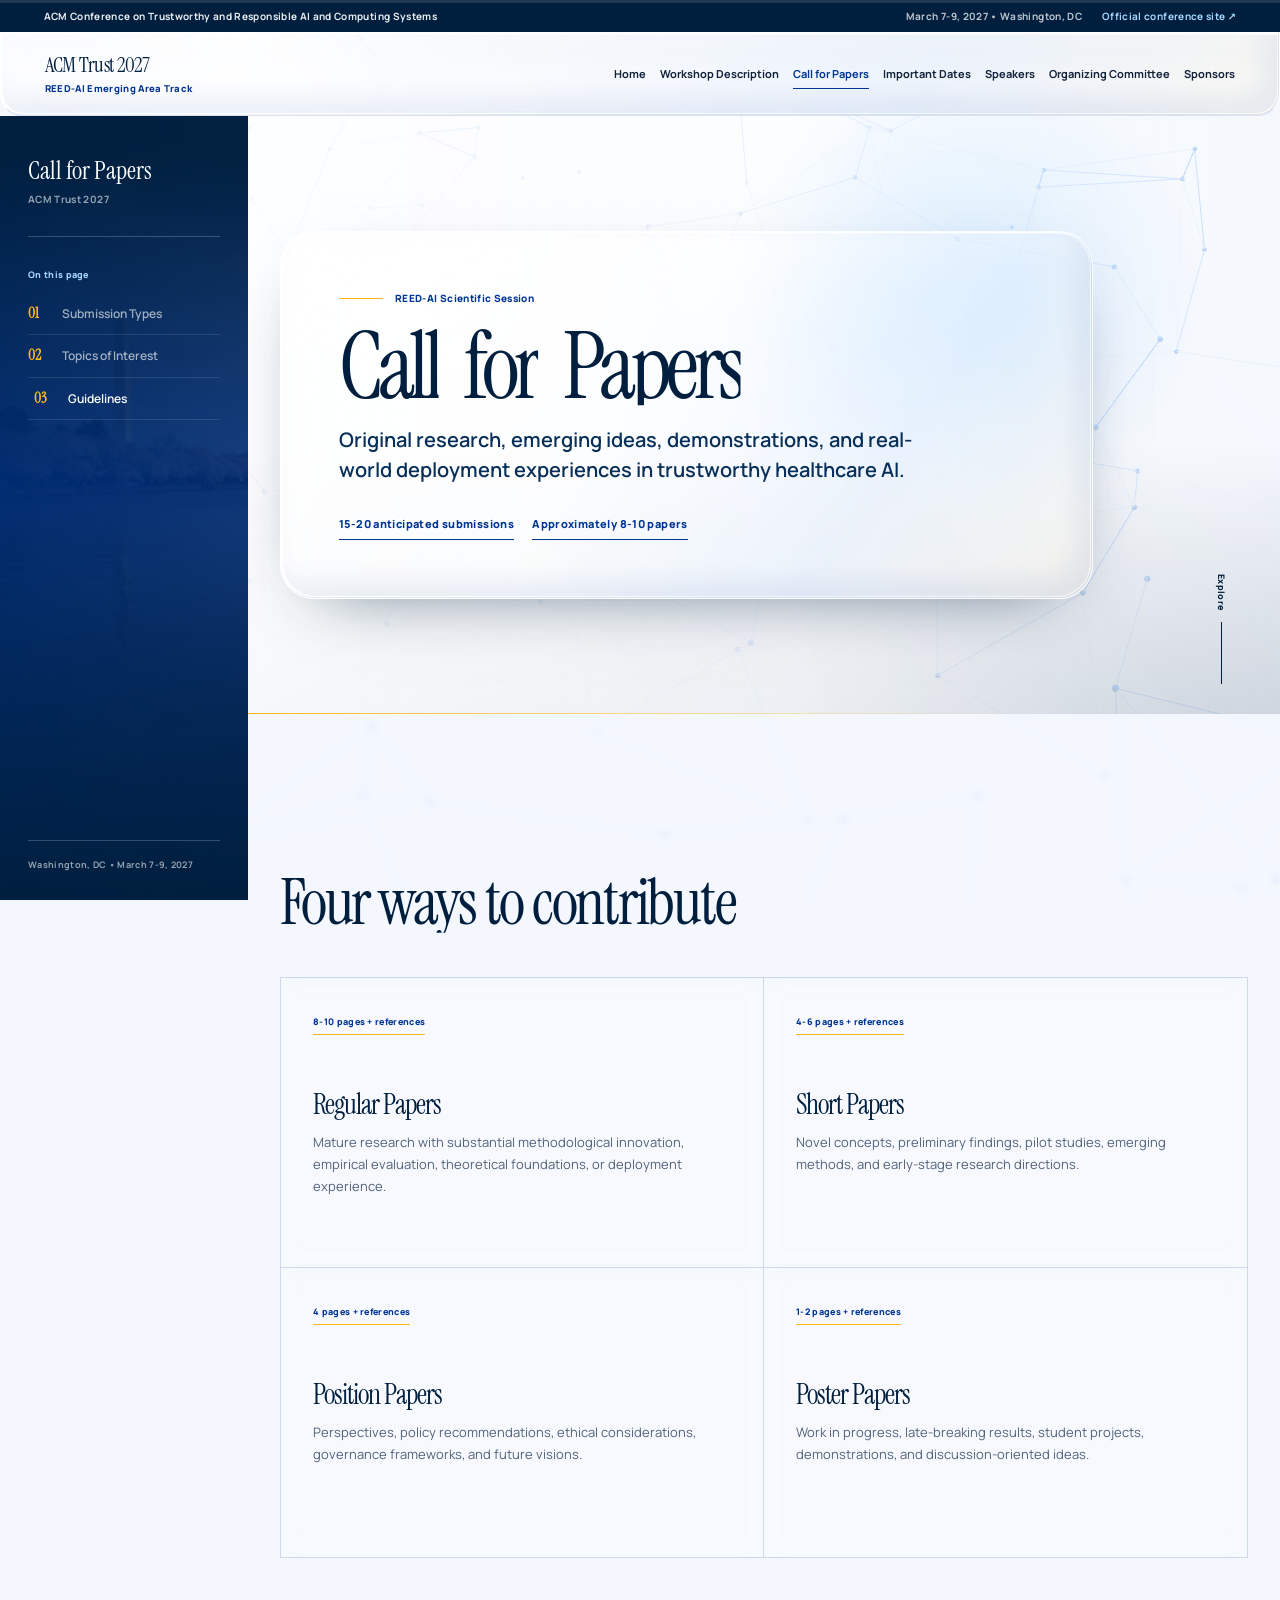
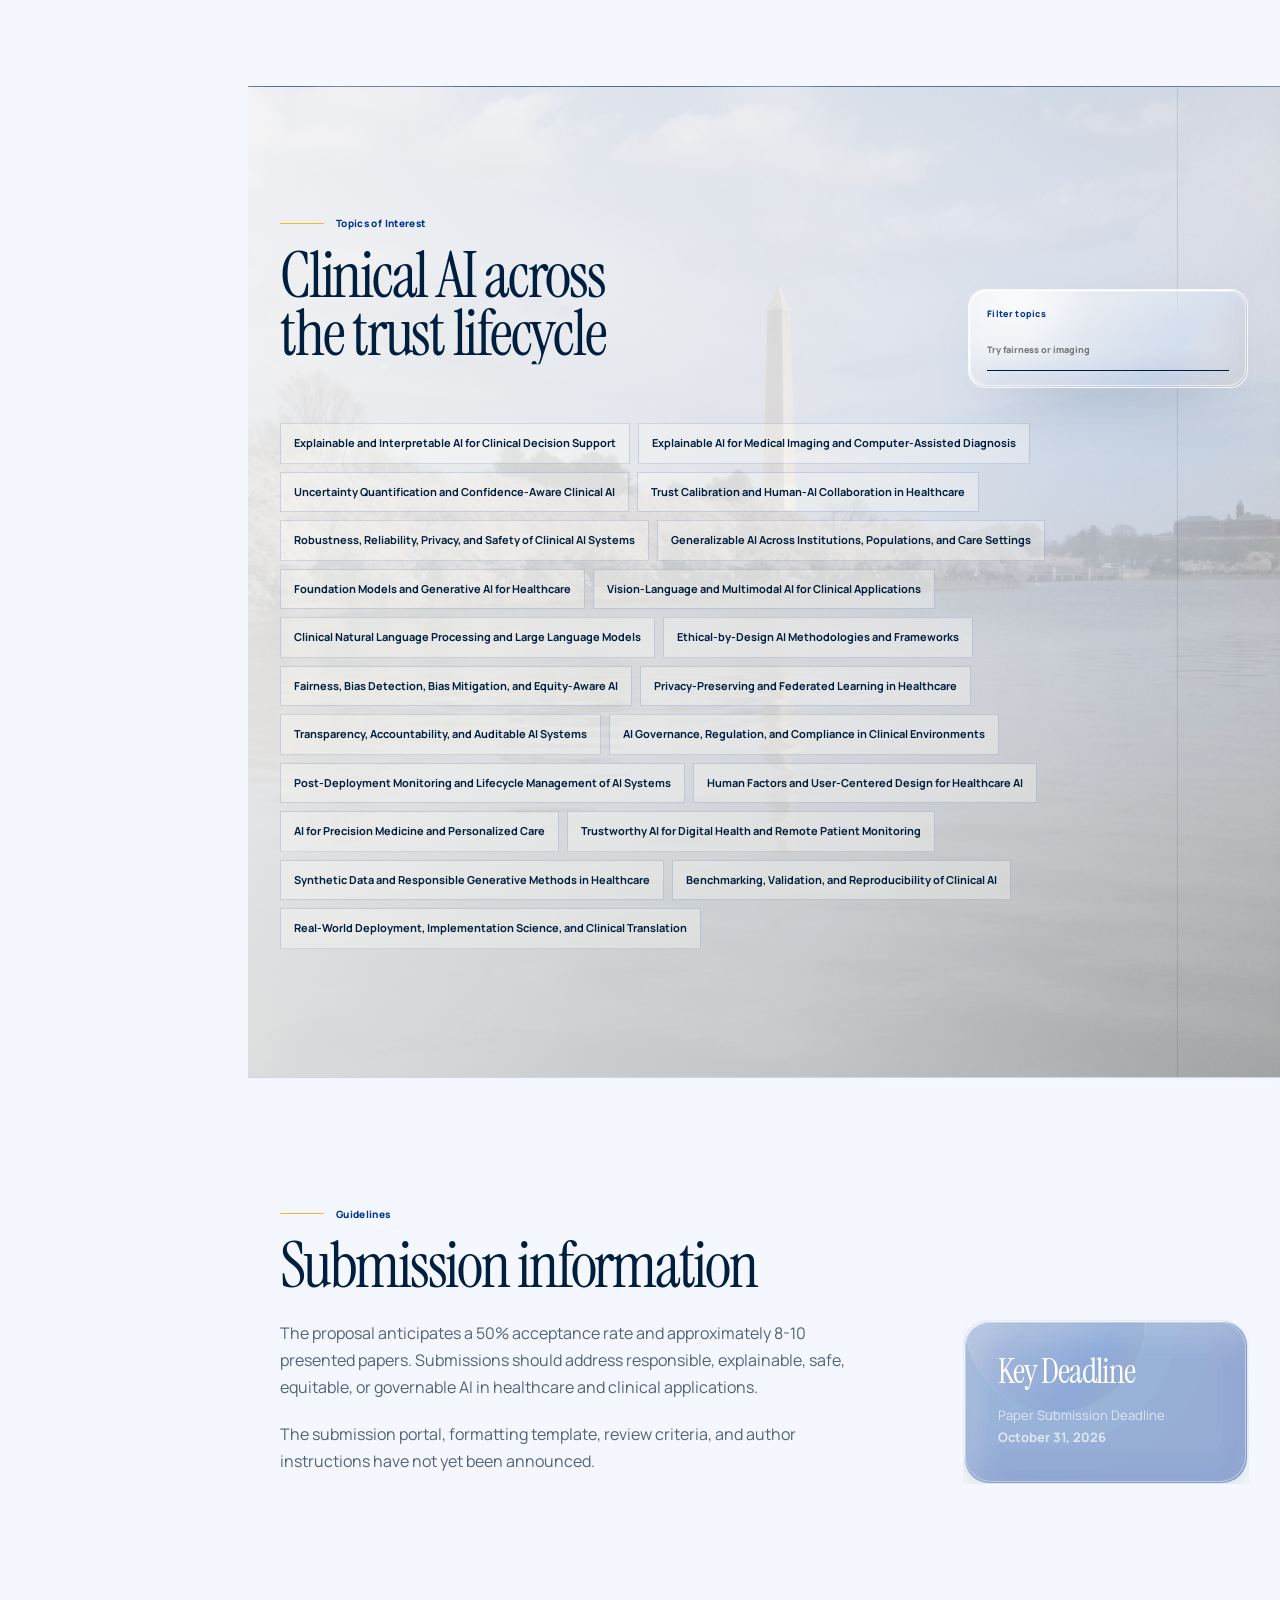
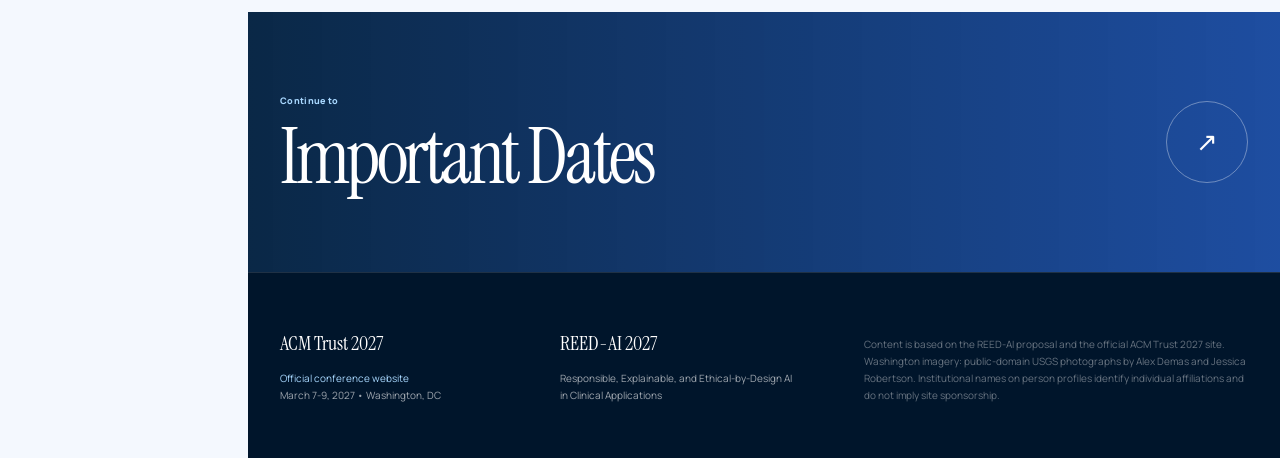
==== call-for-papers.html @ 71c720aa "Redesign site with liquid glass and neural motion" ====
<!DOCTYPE html>
<html lang="en">
<head>
  <meta charset="utf-8"><meta name="viewport" content="width=device-width, initial-scale=1">
  <meta name="description" content="Call for Papers for the ACM Trust 2027 REED-AI track.">
  <title>Call for Papers | ACM Trust 2027</title>
  <link rel="preconnect" href="https://fonts.googleapis.com"><link rel="preconnect" href="https://fonts.gstatic.com" crossorigin>
  <link href="https://fonts.googleapis.com/css2?family=Instrument+Serif:ital@0;1&family=Manrope:wght@400;500;600;700;800&display=swap" rel="stylesheet">
  <link rel="stylesheet" href="static/css/index.css">
</head>
<body data-page="papers">
  <a class="skip-link" href="#submission-types">Skip to content</a><div id="site-header"></div><div id="site-sidebar"></div>
  <main class="site-main">
    <section class="page-masthead"><div class="content-wrap"><div class="masthead-panel"><p class="eyebrow">REED-AI Scientific Session</p><h1>Call for Papers</h1><p class="subtitle">Original research, emerging ideas, demonstrations, and real-world deployment experiences in trustworthy healthcare AI.</p><div class="masthead-facts"><span>15-20 anticipated submissions</span><span>Approximately 8-10 papers</span></div></div></div></section>

    <section class="content-section" id="submission-types"><div class="content-wrap glass-panel"><p class="eyebrow">Submission Types</p><h2 class="section-heading">Four ways to contribute</h2><div class="submission-grid" id="submission-grid"></div></div></section>

    <section class="content-section image-band" id="topics"><div class="content-wrap glass-panel"><div class="topic-tools"><div><p class="eyebrow">Topics of Interest</p><h2 class="section-heading">Clinical AI across the trust lifecycle</h2></div><label class="topic-search"><span>Filter topics</span><input id="topic-filter" type="search" placeholder="Try fairness or imaging"></label></div><div class="topic-list" id="topic-list" aria-live="polite"></div><p class="topic-empty" id="topic-empty" hidden>No topics match that filter.</p></div></section>

    <section class="content-section" id="guidelines"><div class="content-wrap glass-panel"><p class="eyebrow">Guidelines</p><h2 class="section-heading">Submission information</h2><div class="feature-split"><div class="prose"><p>The proposal anticipates a 50% acceptance rate and approximately 8-10 presented papers. Submissions should address responsible, explainable, safe, equitable, or governable AI in healthcare and clinical applications.</p><p>The submission portal, formatting template, review criteria, and author instructions have not yet been announced.</p></div><aside class="side-card"><h3>Key Deadline</h3><p>Paper Submission Deadline</p><p><strong>October 31, 2026</strong></p></aside></div></div></section>
  </main><div id="site-footer"></div><script src="static/vendor/three.r134.min.js"></script><script src="static/vendor/vanta.net.min.js"></script><script src="static/vendor/rt-liquid-glass.js"></script><script src="static/js/index.js"></script>
</body>
</html>
---- static/css/index.css ----
:root {
  --navy: #001f3f;
  --navy-2: #082f59;
  --blue: #003594;
  --blue-bright: #106eea;
  --aqua: #a8d8ff;
  --aqua-pale: #e7f3ff;
  --brass: #ffb81c;
  --paper: #f4f8fe;
  --paper-deep: #e4edf9;
  --white: #ffffff;
  --ink: #12213a;
  --muted: #52627a;
  --line: rgba(0, 53, 148, .17);
  --line-light: rgba(255, 255, 255, .2);
  --font-display: "Instrument Serif", Georgia, serif;
  --font-body: Manrope, "Segoe UI", system-ui, -apple-system, sans-serif;
  --header-h: 116px;
  --sidebar-w: 248px;
  --maxw: 1180px;
  --ease: cubic-bezier(.22, 1, .36, 1);
  --ease-sharp: cubic-bezier(.77, 0, .18, 1);
  --hero-shift: 0px;
  --pointer-x: 70%;
  --pointer-y: 30%;
}

* { box-sizing: border-box; margin: 0; padding: 0; }
html {
  scroll-behavior: smooth;
  scroll-padding-top: calc(var(--header-h) + 34px);
  background: #f4f8fe;
}
body {
  min-height: 100vh;
  overflow-x: hidden;
  color: var(--ink);
  background: transparent;
  font-family: var(--font-body);
  font-size: 16px;
  line-height: 1.68;
  -webkit-font-smoothing: antialiased;
  text-rendering: optimizeLegibility;
}
body.nav-open { overflow: hidden; }

#neural-field {
  position: fixed !important;
  z-index: -3;
  inset: 0;
  width: 100vw;
  height: 100vh;
  opacity: .34;
  pointer-events: none;
  background:
    radial-gradient(circle at 20% 18%, rgba(16,110,234,.14), transparent 27rem),
    radial-gradient(circle at 82% 68%, rgba(255,184,28,.11), transparent 24rem),
    #f4f8fe;
}
#neural-field canvas { opacity: .9; }
.scroll-thread-canvas {
  position: fixed;
  z-index: 0;
  inset: 0;
  width: 100vw;
  height: 100vh;
  opacity: .48;
  pointer-events: none;
  mix-blend-mode: multiply;
}
.site-main, .page-next, .site-footer { position: relative; z-index: 1; }
h1, h2, h3, h4 {
  color: var(--navy);
  font-family: var(--font-display);
  font-weight: 400;
  line-height: .98;
  letter-spacing: -.035em;
}
a { color: inherit; text-decoration: none; }
img { display: block; max-width: 100%; }
button, input { font: inherit; }
::selection { color: var(--white); background: var(--blue); }

@view-transition { navigation: auto; }
::view-transition-old(root) { animation: .45s var(--ease-sharp) both page-old; }
::view-transition-new(root) { animation: .7s var(--ease) both page-new; }
@keyframes page-old { to { opacity: 0; transform: scale(.985); } }
@keyframes page-new { from { opacity: 0; clip-path: inset(0 0 100% 0); } }

.skip-link {
  position: fixed;
  z-index: 1000;
  top: 10px;
  left: 12px;
  padding: 9px 15px;
  color: var(--navy);
  background: var(--white);
  border: 1px solid var(--line);
  transform: translateY(-160%);
}
.skip-link:focus { transform: none; }

.page-curtain {
  position: fixed;
  z-index: 999;
  inset: 0;
  display: grid;
  place-items: center;
  color: var(--white);
  background: var(--navy);
  transform: scaleY(1);
  transform-origin: top;
  transition: transform .8s var(--ease-sharp);
  pointer-events: none;
}
.page-curtain::before {
  content: "";
  position: absolute;
  inset: 0;
  opacity: .17;
  background:
    linear-gradient(90deg, transparent 49.8%, rgba(255,255,255,.3) 50%, transparent 50.2%),
    linear-gradient(0deg, transparent 49.8%, rgba(255,255,255,.18) 50%, transparent 50.2%);
  background-size: 82px 82px;
}
.page-curtain span {
  position: relative;
  font-family: var(--font-display);
  font-size: clamp(2.5rem, 8vw, 7rem);
  letter-spacing: -.04em;
}
body.is-ready .page-curtain { transform: scaleY(0); }
body.is-leaving .page-curtain {
  transform: scaleY(1);
  transform-origin: bottom;
}

.site-progress {
  position: fixed;
  z-index: 250;
  top: 0;
  left: 0;
  right: 0;
  height: 3px;
  background: rgba(255, 255, 255, .12);
}
.site-progress-bar {
  width: 100%;
  height: 100%;
  background: linear-gradient(90deg, var(--brass), var(--aqua));
  transform: scaleX(0);
  transform-origin: left;
  will-change: transform;
}

/* Refractive liquid surfaces. The SVG displacement comes from rt-liquid-glass. */
[rt-liquid-glass] {
  position: relative;
  isolation: isolate;
  overflow: hidden;
  border: 1px solid rgba(255,255,255,.72);
  background-color: var(--rt-liquid-tint, rgba(255,255,255,.34));
  box-shadow:
    inset 1px 1px 0 rgba(255,255,255,.92),
    inset -1px -1px 0 rgba(0,53,148,.12),
    0 24px 70px -42px rgba(0,31,63,.75);
}
[rt-liquid-glass]::before {
  content: "";
  position: absolute;
  z-index: 0;
  inset: 0;
  border-radius: inherit;
  pointer-events: none;
  background:
    radial-gradient(circle at var(--glass-x, 18%) var(--glass-y, 8%), rgba(255,255,255,.78), transparent 30%),
    linear-gradient(125deg, rgba(255,255,255,.34), rgba(255,255,255,.08) 42%, rgba(16,110,234,.08) 72%, rgba(255,184,28,.08));
  mix-blend-mode: screen;
  transition: background-position .25s ease;
}
[rt-liquid-glass]::after {
  content: "";
  position: absolute;
  z-index: 0;
  inset: 1px;
  border: 1px solid rgba(255,255,255,.38);
  border-radius: inherit;
  pointer-events: none;
  box-shadow:
    inset 12px 14px 28px rgba(255,255,255,.18),
    inset -12px -14px 26px rgba(0,53,148,.08);
}
[rt-liquid-glass] > * { position: relative; z-index: 1; }

/* Header */
.site-header {
  position: fixed;
  z-index: 200;
  inset: 0 0 auto;
  height: var(--header-h);
}
.utility-bar {
  height: 32px;
  display: flex;
  align-items: center;
  justify-content: space-between;
  gap: 24px;
  padding: 0 clamp(18px, 3.4vw, 52px);
  overflow: hidden;
  color: rgba(255,255,255,.74);
  background: var(--navy);
  font-size: 10px;
  font-weight: 700;
  letter-spacing: .06em;
  text-transform: uppercase;
  transition: transform .55s var(--ease);
}
.utility-bar strong {
  overflow: hidden;
  color: rgba(255,255,255,.92);
  font-weight: 700;
  text-overflow: ellipsis;
  white-space: nowrap;
}
.utility-links { display: flex; align-items: center; gap: 20px; white-space: nowrap; }
.utility-links a { color: var(--aqua); transition: color .25s; }
.utility-links a::after { content: " ↗"; }
.utility-links a:hover { color: var(--white); }
.conference-header {
  height: 84px;
  display: flex;
  align-items: center;
  gap: clamp(18px, 3vw, 44px);
  padding: 0 clamp(18px, 3.4vw, 52px);
  border-bottom: 1px solid rgba(0, 53, 148, .12);
  border-radius: 0 0 22px 22px;
  background: rgba(255, 255, 255, .5);
  backdrop-filter: blur(18px) saturate(130%);
  -webkit-backdrop-filter: blur(18px) saturate(130%);
  transition: height .55s var(--ease), transform .55s var(--ease), background .3s;
}
.site-header.is-condensed .utility-bar { transform: translateY(-100%); }
.site-header.is-condensed .conference-header {
  height: 72px;
  transform: translateY(-32px);
  background: rgba(255, 255, 255, .58);
}
.conference-brand {
  flex: 0 0 auto;
  display: flex;
  align-items: center;
  min-width: 190px;
}
.brand-copy { display: grid; line-height: 1; }
.brand-copy strong {
  color: var(--navy);
  font-family: var(--font-display);
  font-size: 24px;
  font-weight: 400;
  letter-spacing: -.025em;
}
.brand-copy span {
  margin-top: 8px;
  color: var(--blue);
  font-size: 11px;
  font-weight: 800;
  letter-spacing: .09em;
  text-transform: uppercase;
}
.page-nav { margin-left: auto; }
.page-nav ul { display: flex; align-items: center; gap: clamp(12px, 1.6vw, 28px); list-style: none; }
.page-nav a {
  position: relative;
  display: block;
  padding: 10px 0;
  color: var(--ink);
  font-size: 12.5px;
  font-weight: 700;
  white-space: nowrap;
  transition: color .25s;
}
.page-nav a::after {
  content: "";
  position: absolute;
  left: 0;
  right: 100%;
  bottom: 4px;
  height: 1px;
  background: var(--blue);
  transition: right .45s var(--ease);
}
.page-nav a:hover, .page-nav a.active { color: var(--blue); }
.page-nav a:hover::after, .page-nav a.active::after { right: 0; }
.menu-toggle {
  display: none;
  width: 46px;
  height: 46px;
  margin-left: auto;
  border: 0;
  background: transparent;
  cursor: pointer;
}
.menu-toggle span {
  display: block;
  width: 27px;
  height: 1px;
  margin: 7px auto;
  background: var(--navy);
  transition: transform .35s var(--ease), opacity .25s;
}
body.nav-open .menu-toggle span:first-child { transform: translateY(4px) rotate(45deg); }
body.nav-open .menu-toggle span:last-child { transform: translateY(-4px) rotate(-45deg); }

/* Same-page navigation */
.anchor-sidebar {
  --side-progress: 0;
  position: fixed;
  z-index: 90;
  top: var(--header-h);
  bottom: 0;
  left: 0;
  width: var(--sidebar-w);
  padding: 42px 28px 30px;
  overflow: hidden;
  color: var(--white);
  background: var(--navy);
}
.anchor-sidebar::before {
  content: "";
  position: absolute;
  inset: 0;
  opacity: .45;
  background: url("../../assets/images/washington-monument.jpg") 53% center / cover;
  transform: scale(1.06) translateY(calc(var(--side-progress) * -16px));
  will-change: transform;
}
.anchor-sidebar::after {
  content: "";
  position: absolute;
  inset: 0;
  background:
    linear-gradient(180deg, rgba(0,31,63,.95) 5%, rgba(0,53,148,.62) 47%, rgba(0,31,63,.96) 100%),
    linear-gradient(90deg, rgba(0,31,63,.72), transparent);
}
.anchor-sidebar > * { position: relative; z-index: 1; }
.sidebar-mark { padding-bottom: 28px; border-bottom: 1px solid var(--line-light); }
.sidebar-mark strong {
  display: block;
  font-family: var(--font-display);
  font-size: 25px;
  font-weight: 400;
  line-height: 1;
}
.sidebar-mark span {
  display: block;
  margin-top: 8px;
  color: rgba(255,255,255,.58);
  font-size: 10px;
  font-weight: 700;
  letter-spacing: .09em;
  text-transform: uppercase;
}
.anchor-title {
  margin: 30px 0 11px;
  color: var(--aqua);
  font-size: 9px;
  font-weight: 800;
  letter-spacing: .16em;
  text-transform: uppercase;
}
.anchor-nav { display: grid; }
.anchor-nav a {
  display: grid;
  grid-template-columns: 26px 1fr;
  align-items: center;
  gap: 8px;
  padding: 11px 0;
  border-bottom: 1px solid rgba(255,255,255,.11);
  color: rgba(255,255,255,.62);
  font-size: 12px;
  font-weight: 600;
  line-height: 1.3;
  transition: color .25s, padding-left .35s var(--ease);
}
.anchor-index {
  color: var(--brass);
  font-family: var(--font-display);
  font-size: 15px;
}
.anchor-nav a:hover, .anchor-nav a.active { padding-left: 6px; color: var(--white); }
.sidebar-meta {
  position: absolute;
  z-index: 2;
  left: 28px;
  right: 28px;
  bottom: 28px;
  padding-top: 16px;
  border-top: 1px solid var(--line-light);
  color: rgba(255,255,255,.58);
  font-size: 9px;
  font-weight: 700;
  letter-spacing: .08em;
  text-transform: uppercase;
}

.site-main {
  min-height: calc(100vh - var(--header-h));
  margin-left: var(--sidebar-w);
  padding-top: var(--header-h);
}
body[data-page="home"] .site-main,
body[data-page="home"] .site-footer,
body[data-page="home"] .page-next { margin-left: 0; }
body[data-page="home"] #site-sidebar { display: none; }
.content-wrap { width: min(var(--maxw), calc(100% - 64px)); margin: 0 auto; }

/* Mastheads */
.page-masthead {
  position: relative;
  min-height: clamp(470px, 66vh, 720px);
  display: flex;
  align-items: flex-end;
  padding: clamp(70px, 9vw, 128px) 0;
  overflow: hidden;
  isolation: isolate;
  background: url("../../assets/images/washington-national-mall.jpg") center calc(48% + var(--hero-shift)) / cover no-repeat;
}
.page-masthead::before {
  content: "";
  position: absolute;
  z-index: -1;
  inset: 0;
  background:
    radial-gradient(circle at var(--pointer-x) var(--pointer-y), rgba(168,216,255,.38), transparent 28%),
    linear-gradient(90deg, rgba(255,255,255,.84) 0%, rgba(255,255,255,.65) 52%, rgba(255,255,255,.25) 82%, rgba(255,255,255,.12) 100%),
    linear-gradient(0deg, rgba(0,31,63,.18), transparent 45%);
  transition: background-position .2s;
}
.page-masthead::after {
  content: "";
  position: absolute;
  z-index: -1;
  inset: auto 0 0;
  height: 1px;
  background: linear-gradient(90deg, var(--brass), transparent 75%);
}
.masthead-panel {
  position: relative;
  width: min(910px, 84%);
  padding: clamp(30px, 4.8vw, 58px);
  border-radius: 34px;
  background: rgba(255,255,255,.36);
}
.page-index {
  position: absolute;
  top: 2px;
  left: -72px;
  color: var(--blue);
  font-family: var(--font-display);
  font-size: 20px;
}
.eyebrow {
  display: flex;
  align-items: center;
  gap: 12px;
  color: var(--blue);
  font-size: 10px;
  font-weight: 800;
  letter-spacing: .15em;
  text-transform: uppercase;
}
.eyebrow::before { content: ""; width: 44px; height: 1px; background: var(--brass); }
.page-masthead h1 {
  max-width: 13ch;
  margin: 22px 0 20px;
  font-size: clamp(4rem, 7.2vw, 7.4rem);
  line-height: .83;
  letter-spacing: -.058em;
  text-wrap: balance;
}
.title-word {
  display: inline-block;
  margin-right: .15em;
  clip-path: inset(0 0 0 0);
}
.js .title-word {
  opacity: 0;
  transform: translateY(70%) rotate(2deg);
}
body.is-ready .title-word {
  opacity: 1;
  transform: none;
  transition: opacity .7s var(--ease), transform 1s var(--ease);
  transition-delay: calc(.13s + var(--word-index) * .075s);
}
.page-masthead .subtitle {
  max-width: 64ch;
  color: var(--navy-2);
  font-size: clamp(1rem, 1.7vw, 1.25rem);
  font-weight: 600;
  line-height: 1.5;
  text-wrap: balance;
}
.masthead-facts { display: flex; flex-wrap: wrap; gap: 18px; margin-top: 30px; }
.masthead-facts span {
  padding-bottom: 5px;
  border-bottom: 1px solid var(--blue);
  color: var(--blue);
  font-size: 11px;
  font-weight: 800;
  letter-spacing: .04em;
  text-transform: uppercase;
}
.home-hero {
  min-height: calc(100svh - 32px);
  align-items: center;
  padding-top: clamp(110px, 13vw, 180px);
}
.home-hero .masthead-panel { width: min(970px, 88%); }
.home-hero h1 { max-width: none; font-size: clamp(5rem, 12vw, 10.5rem); }
.home-hero .subtitle { max-width: 54ch; font-size: clamp(1.05rem, 2vw, 1.45rem); }
.hero-context {
  margin-top: 18px;
  color: var(--blue);
  font-size: 12px;
  font-weight: 800;
  letter-spacing: .1em;
  text-transform: uppercase;
}
.hero-actions { display: flex; flex-wrap: wrap; gap: 12px; margin-top: 34px; }
.button {
  position: relative;
  min-height: 50px;
  display: inline-flex;
  align-items: center;
  justify-content: space-between;
  gap: 28px;
  padding: 12px 18px;
  border: 1px solid var(--navy);
  font-size: 12px;
  font-weight: 800;
  transition: color .35s, background .35s, transform .4s var(--ease);
}
.button::after { content: "↗"; font-size: 15px; transition: transform .35s var(--ease); }
.button.primary { color: var(--white); background: var(--navy); }
.button.secondary { color: var(--navy); background: rgba(255,253,248,.45); }
.button:hover { transform: translateY(-3px); }
.button:hover::after { transform: translate(3px, -3px); }
.button.secondary:hover { color: var(--white); background: var(--navy); }
.hero-scroll {
  position: absolute;
  right: clamp(24px, 4vw, 60px);
  bottom: 30px;
  display: flex;
  align-items: center;
  gap: 12px;
  color: var(--navy);
  font-size: 9px;
  font-weight: 800;
  letter-spacing: .14em;
  text-transform: uppercase;
  writing-mode: vertical-rl;
}
.hero-scroll::after {
  content: "";
  width: 1px;
  height: 62px;
  background: var(--navy);
  transform-origin: top;
  animation: scroll-pulse 2s var(--ease) infinite;
}
@keyframes scroll-pulse {
  0% { transform: scaleY(0); transform-origin: top; }
  45% { transform: scaleY(1); transform-origin: top; }
  55% { transform: scaleY(1); transform-origin: bottom; }
  100% { transform: scaleY(0); transform-origin: bottom; }
}

.research-marquee {
  margin-left: 0;
  overflow: hidden;
  color: var(--white);
  background: var(--navy);
  border-block: 1px solid rgba(255,255,255,.16);
}
.research-marquee-track {
  width: max-content;
  display: flex;
  align-items: center;
  padding: 15px 0;
  animation: marquee 38s linear infinite;
}
.research-marquee span {
  display: flex;
  align-items: center;
  gap: 28px;
  padding-right: 28px;
  color: rgba(255,255,255,.72);
  font-size: 10px;
  font-weight: 800;
  letter-spacing: .14em;
  text-transform: uppercase;
}
.research-marquee span::after { content: "✦"; color: var(--brass); font-size: 10px; }
.research-marquee:hover .research-marquee-track { animation-play-state: paused; }
@keyframes marquee { to { transform: translateX(-50%); } }

/* Open editorial sections */
.content-section {
  position: relative;
  padding: clamp(86px, 10vw, 142px) 0;
  overflow: hidden;
  background: rgba(244,248,254,.78);
  backdrop-filter: blur(3px);
  -webkit-backdrop-filter: blur(3px);
  isolation: isolate;
}
.content-section + .content-section { border-top: 1px solid var(--line); }
.content-section.image-band {
  background: url("../../assets/images/washington-monument.jpg") center 40% / cover no-repeat;
}
.content-section.image-band::before {
  content: "";
  position: absolute;
  z-index: -1;
  inset: 0;
  background:
    linear-gradient(102deg, rgba(255,255,255,.88), rgba(244,248,254,.76) 60%, rgba(244,248,254,.58)),
    radial-gradient(circle at 80% 32%, rgba(16,110,234,.22), transparent 28%);
}
.content-section.image-band::after {
  content: "";
  position: absolute;
  z-index: -1;
  top: 0;
  right: 8vw;
  width: 1px;
  height: 100%;
  background: rgba(7,24,39,.12);
}
.content-section.conference-band {
  color: rgba(255,255,255,.76);
  background: var(--navy);
}
.conference-band h2, .conference-band h3 { color: var(--white); }
.conference-band .eyebrow { color: var(--aqua); }
.conference-band .section-lead, .conference-band .prose { color: rgba(255,255,255,.68); }
.glass-panel { position: relative; }
.section-trace {
  position: absolute;
  z-index: 4;
  top: 0;
  left: 0;
  width: calc(var(--section-progress, 0) * 100%);
  height: 2px;
  background: linear-gradient(90deg, transparent, var(--blue-bright), var(--brass));
  box-shadow: 0 0 18px rgba(16,110,234,.5);
  pointer-events: none;
}
.section-heading {
  max-width: 19ch;
  margin: 15px 0 24px;
  font-size: clamp(2.8rem, 5vw, 5.3rem);
  line-height: .92;
  text-wrap: balance;
}
.section-lead { max-width: 68ch; color: var(--muted); font-size: clamp(1rem, 1.5vw, 1.15rem); }
.prose { max-width: 78ch; color: var(--muted); font-size: 16px; }
.prose p + p { margin-top: 20px; }
.small-note {
  max-width: 65ch;
  margin-top: 18px;
  color: var(--muted);
  font-size: 12px;
}
.official-link {
  position: relative;
  display: inline-flex;
  margin-top: 30px;
  padding-bottom: 4px;
  color: var(--blue);
  font-size: 11px;
  font-weight: 800;
  letter-spacing: .08em;
  text-transform: uppercase;
}
.official-link::after {
  content: "";
  position: absolute;
  left: 0;
  right: 0;
  bottom: 0;
  height: 1px;
  background: currentColor;
  transform-origin: right;
  transition: transform .4s var(--ease);
}
.official-link:hover::after { transform: scaleX(.28); }

.editorial-grid, .feature-split {
  display: grid;
  grid-template-columns: minmax(0, 1.35fr) minmax(250px, .65fr);
  gap: clamp(40px, 7vw, 92px);
  align-items: start;
}
.editorial-aside {
  padding: 26px 0 0 28px;
  border-left: 1px solid var(--brass);
}
.editorial-aside h3 { margin-bottom: 12px; font-size: 28px; }
.editorial-aside .aside-subhead { margin-top: 32px; }
.editorial-aside p { color: var(--muted); font-size: 13px; }
.side-card {
  position: relative;
  padding: 34px;
  overflow: hidden;
  color: rgba(255,255,255,.75);
  border-radius: 26px;
  color: var(--white);
  background: rgba(0,53,148,.42);
}
.side-card::before {
  content: "";
  position: absolute;
  width: 180px;
  height: 180px;
  top: -90px;
  right: -80px;
  border: 1px solid rgba(155,209,214,.3);
  border-radius: 50%;
  box-shadow: 0 0 0 32px rgba(155,209,214,.05), 0 0 0 64px rgba(155,209,214,.04);
}
.side-card h3 { position: relative; margin-bottom: 17px; color: var(--white); font-size: 34px; }
.side-card p, .side-card li { position: relative; color: rgba(255,255,255,.7); font-size: 13px; }
.side-card ul { display: grid; gap: 8px; margin: 16px 0 0 18px; }

/* Home */
.home-copy { max-width: 1040px; }
body[data-page="home"] #about .home-copy {
  display: grid;
  grid-template-columns: minmax(190px, .45fr) minmax(0, 1.55fr);
  column-gap: clamp(40px, 8vw, 100px);
}
body[data-page="home"] #about .eyebrow { grid-row: 1 / span 2; align-self: start; margin-top: 12px; }
body[data-page="home"] #about .section-heading { grid-column: 2; }
body[data-page="home"] #about .section-lead { grid-column: 2; max-width: 62ch; }
.home-focus {
  display: grid;
  grid-template-columns: minmax(0, .9fr) minmax(380px, 1.1fr);
  gap: clamp(48px, 8vw, 105px);
  align-items: start;
}
.focus-list { display: grid; counter-reset: focus; border-top: 1px solid var(--line); }
.focus-list span {
  counter-increment: focus;
  display: grid;
  grid-template-columns: 38px 1fr auto;
  align-items: center;
  min-height: 68px;
  border-bottom: 1px solid var(--line);
  color: var(--navy);
  font-size: 16px;
  font-weight: 700;
  transition: padding .4s var(--ease), color .3s;
}
.focus-list span::before {
  content: "0" counter(focus);
  color: var(--brass);
  font-family: var(--font-display);
  font-size: 14px;
}
.focus-list span::after { content: "↗"; color: var(--blue); opacity: 0; transform: translate(-8px, 8px); transition: .35s var(--ease); }
.focus-list span:hover { padding-left: 10px; color: var(--blue); }
.focus-list span:hover::after { opacity: 1; transform: none; }
.date-table-wrap {
  max-width: 900px;
  margin-top: 34px;
  overflow-x: auto;
  border-block: 1px solid var(--line);
}
.date-table { width: 100%; min-width: 560px; border-collapse: collapse; }
.date-table th, .date-table td {
  padding: 18px 14px;
  text-align: left;
  border-bottom: 1px solid var(--line);
  transition: background .25s, padding-left .35s var(--ease);
}
.date-table tr:last-child td { border-bottom: 0; }
.date-table th {
  color: var(--blue);
  font-size: 9px;
  font-weight: 800;
  letter-spacing: .14em;
  text-transform: uppercase;
}
.date-table td { font-size: 14px; }
.date-table td:first-child {
  width: 220px;
  color: var(--navy);
  font-family: var(--font-display);
  font-size: 21px;
}
.date-table tbody tr:hover td { padding-left: 20px; background: rgba(255,255,255,.4); }
.home-more-link { margin-top: 25px; }

/* Information layouts */
.summary-grid, .program-grid, .submission-grid, .date-grid {
  display: grid;
  gap: 0;
  margin-top: 44px;
  border-top: 1px solid var(--line);
}
.summary-grid, .program-grid { grid-template-columns: repeat(3, 1fr); }
.submission-grid, .date-grid { grid-template-columns: repeat(4, 1fr); }
.info-card {
  position: relative;
  min-height: 290px;
  padding: 28px clamp(20px, 2.5vw, 34px) 34px;
  border-right: 1px solid var(--line);
  border-bottom: 1px solid var(--line);
  background: rgba(255,255,255,.22);
  backdrop-filter: blur(10px);
  -webkit-backdrop-filter: blur(10px);
  transition: color .35s, background .35s, transform .5s var(--ease);
}
.info-card:first-child { border-left: 1px solid var(--line); }
.info-card::after {
  content: "";
  position: absolute;
  inset: 0;
  z-index: -1;
  background: var(--navy);
  transform: scaleY(0);
  transform-origin: bottom;
  transition: transform .55s var(--ease);
}
.info-card:hover { color: rgba(255,255,255,.72); transform: translateY(-7px); }
.info-card:hover::after { transform: scaleY(1); }
.info-card .number, .info-card .date {
  display: block;
  margin-bottom: 55px;
  color: var(--blue);
  font-family: var(--font-display);
  font-size: 27px;
  transition: color .35s;
}
.info-card h3 { margin-bottom: 14px; font-size: 28px; transition: color .35s; }
.info-card p { color: var(--muted); font-size: 13px; transition: color .35s; }
.info-card .tag {
  display: inline-flex;
  margin-bottom: 56px;
  padding-bottom: 5px;
  border-bottom: 1px solid var(--brass);
  color: var(--blue);
  font-size: 9px;
  font-weight: 800;
  letter-spacing: .1em;
  text-transform: uppercase;
  transition: color .35s;
}
.info-card:hover h3, .info-card:hover .number, .info-card:hover .date, .info-card:hover .tag { color: var(--white); }
.info-card:hover p { color: rgba(255,255,255,.66); }

.objective-list {
  display: grid;
  grid-template-columns: repeat(2, 1fr);
  margin-top: 40px;
  border-top: 1px solid var(--line);
  list-style: none;
  counter-reset: objectives;
}
.objective-list li {
  counter-increment: objectives;
  position: relative;
  min-height: 168px;
  padding: 30px 36px 28px 84px;
  border-right: 1px solid var(--line);
  border-bottom: 1px solid var(--line);
  color: var(--muted);
  font-size: 14px;
  transition: background .3s, padding-left .45s var(--ease);
}
.objective-list li:nth-child(odd) { border-left: 1px solid var(--line); }
.objective-list li::before {
  content: "0" counter(objectives);
  position: absolute;
  top: 27px;
  left: 28px;
  color: var(--brass);
  font-family: var(--font-display);
  font-size: 19px;
}
.objective-list li:hover { padding-left: 92px; background: rgba(255,255,255,.42); }

.topic-tools {
  display: flex;
  align-items: flex-end;
  justify-content: space-between;
  gap: 34px;
  margin-bottom: 35px;
}
.topic-search {
  min-width: 280px;
  display: grid;
  gap: 8px;
  padding: 16px 18px;
  border-radius: 18px;
  color: var(--blue);
  font-size: 9px;
  font-weight: 800;
  letter-spacing: .12em;
  text-transform: uppercase;
}
.topic-search input {
  width: 100%;
  padding: 13px 0;
  border: 0;
  border-bottom: 1px solid var(--navy);
  outline: 0;
  color: var(--ink);
  background: transparent;
}
.topic-search input:focus { border-color: var(--blue-bright); }
.topic-list, .principle-list { display: flex; flex-wrap: wrap; gap: 8px; }
.topic-chip, .principle-list span {
  padding: 10px 13px;
  border: 1px solid var(--line);
  color: var(--navy);
  background: rgba(255,253,248,.32);
  font-size: 11px;
  font-weight: 700;
  transition: color .25s, background .25s, border-color .25s, transform .35s var(--ease);
}
.topic-chip:hover, .principle-list span:hover {
  color: var(--white);
  background: var(--blue);
  border-color: var(--blue);
  transform: translateY(-3px);
}
.principle-list { margin-top: 28px; }
.topic-empty { margin-top: 20px; color: var(--muted); }

.timeline {
  position: relative;
  margin-top: 48px;
  padding-left: 54px;
  border-left: 1px solid var(--line);
}
.timeline::before {
  content: "";
  position: absolute;
  top: 0;
  bottom: 0;
  left: -1px;
  width: 2px;
  background: linear-gradient(var(--brass), var(--aqua));
  transform: scaleY(var(--timeline-progress, 0));
  transform-origin: top;
}
.timeline-item {
  position: relative;
  display: grid;
  grid-template-columns: 220px 1fr;
  gap: 36px;
  padding: 0 0 48px;
}
.timeline-item:last-child { padding-bottom: 0; }
.timeline-item::before {
  content: "";
  position: absolute;
  top: 8px;
  left: -60px;
  width: 11px;
  height: 11px;
  border: 2px solid var(--blue);
  border-radius: 50%;
  background: var(--paper);
  transition: background .3s, transform .4s var(--ease);
}
.timeline-item:hover::before { background: var(--blue); transform: scale(1.35); }
.timeline-item time { color: var(--blue); font-family: var(--font-display); font-size: 24px; line-height: 1.1; }
.timeline-item h3 { margin-bottom: 7px; font-size: 29px; }
.timeline-item p { color: var(--muted); font-size: 13px; }

/* People */
.people-grid {
  display: grid;
  grid-template-columns: repeat(auto-fit, minmax(210px, 1fr));
  gap: clamp(28px, 4vw, 52px) clamp(20px, 3vw, 34px);
  margin-top: 48px;
}
.organizer-grid { grid-template-columns: repeat(3, minmax(0, 1fr)); }
.keynote-grid, .webmaster-grid { grid-template-columns: repeat(auto-fit, minmax(230px, 330px)); }
.person-card { position: relative; min-width: 0; }
.person-photo {
  position: relative;
  aspect-ratio: 4 / 5.15;
  overflow: hidden;
  background:
    linear-gradient(145deg, rgba(255,255,255,.8), rgba(155,209,214,.25)),
    var(--paper-deep);
}
.person-photo::after {
  content: "";
  position: absolute;
  inset: 0;
  border: 1px solid rgba(7,24,39,.12);
  pointer-events: none;
}
.person-photo img {
  width: 100%;
  height: 100%;
  padding: 8px 8px 0;
  object-fit: contain;
  object-position: center top;
  filter: saturate(.88) contrast(1.02);
  transition: transform .8s var(--ease), filter .5s;
}
.person-card:hover .person-photo img { transform: scale(1.035); filter: saturate(1) contrast(1.03); }
.person-photo .initials {
  width: 100%;
  height: 100%;
  display: grid;
  place-items: center;
  color: rgba(255,255,255,.92);
  background:
    radial-gradient(circle at 70% 25%, rgba(155,209,214,.28), transparent 35%),
    var(--navy);
  font-family: var(--font-display);
  font-size: 64px;
}
.person-copy {
  position: relative;
  z-index: 2;
  width: calc(100% - 20px);
  margin: -46px 10px 0;
  padding: 22px 19px 20px;
  border-radius: 22px;
  background: rgba(255,255,255,.38);
}
.person-copy::before {
  content: "";
  position: absolute;
  top: 0;
  left: 0;
  width: 52px;
  height: 1px;
  background: var(--brass);
  transition: width .5s var(--ease);
}
.person-card:hover .person-copy::before { width: 100%; }
.person-copy .role {
  display: block;
  margin-bottom: 8px;
  color: var(--blue);
  font-size: 9px;
  font-weight: 800;
  letter-spacing: .13em;
  text-transform: uppercase;
}
.person-copy h3 { font-size: clamp(21px, 2vw, 27px); line-height: 1.05; }
.person-copy .affiliation { display: block; margin-top: 8px; color: var(--blue); font-size: 11px; font-weight: 700; }
.person-copy .bio { margin-top: 14px; color: var(--muted); font-size: 12px; }
.person-copy a {
  display: inline-flex;
  margin-top: 14px;
  padding-bottom: 3px;
  border-bottom: 1px solid currentColor;
  color: var(--blue);
  font-size: 10px;
  font-weight: 800;
  letter-spacing: .08em;
  text-transform: uppercase;
}
.status-note {
  max-width: 820px;
  margin-top: 26px;
  padding: 20px 24px;
  border: 1px solid rgba(255,255,255,.68);
  border-radius: 22px;
  color: #4f451f;
  background: rgba(255,255,255,.34);
  font-size: 12px;
}

.sponsor-placeholder {
  display: grid;
  grid-template-columns: 84px 1fr;
  align-items: center;
  gap: 32px;
  margin-top: 40px;
  padding: 30px;
  border: 1px solid rgba(255,255,255,.7);
  border-radius: 28px;
  background: rgba(255,255,255,.32);
}
.sponsor-placeholder .mark {
  display: grid;
  place-items: center;
  width: 84px;
  height: 100px;
  color: var(--white);
  background: var(--navy);
  font-family: var(--font-display);
  font-size: 45px;
}
.sponsor-placeholder h3 { font-size: 28px; }
.sponsor-placeholder p { margin-top: 8px; color: var(--muted); font-size: 13px; }

/* Page flow and footer */
.page-next {
  margin-left: var(--sidebar-w);
  color: var(--white);
  background:
    linear-gradient(90deg, rgba(0,31,63,.96), rgba(0,53,148,.88)),
    url("../../assets/images/washington-national-mall.jpg") center 40% / cover;
}
.page-next a {
  width: min(var(--maxw), calc(100% - 64px));
  min-height: 260px;
  display: grid;
  grid-template-columns: 1fr auto;
  align-items: center;
  gap: 30px;
  margin: 0 auto;
  padding: 54px 0;
}
.page-next-copy span {
  display: block;
  margin-bottom: 15px;
  color: var(--aqua);
  font-size: 9px;
  font-weight: 800;
  letter-spacing: .16em;
  text-transform: uppercase;
}
.page-next-copy strong {
  display: block;
  color: var(--white);
  font-family: var(--font-display);
  font-size: clamp(3rem, 6vw, 6.4rem);
  font-weight: 400;
  line-height: .9;
  letter-spacing: -.045em;
}
.page-next-arrow {
  display: grid;
  place-items: center;
  width: 82px;
  height: 82px;
  border: 1px solid rgba(255,255,255,.36);
  border-radius: 50%;
  font-size: 26px;
  font-style: normal;
  transition: color .4s, background .4s, transform .55s var(--ease);
}
.page-next a:hover .page-next-arrow { color: var(--navy); background: var(--aqua); transform: rotate(45deg) scale(1.08); }
.site-footer {
  margin-left: var(--sidebar-w);
  padding: 54px 32px;
  color: rgba(255,255,255,.62);
  background: #00152b;
  border-top: 1px solid rgba(255,255,255,.12);
}
.footer-inner {
  width: min(var(--maxw), 100%);
  display: grid;
  grid-template-columns: .9fr 1fr 1.6fr;
  gap: clamp(28px, 5vw, 70px);
  margin: 0 auto;
}
.site-footer strong { color: var(--white); font-family: var(--font-display); font-size: 20px; font-weight: 400; }
.site-footer p { margin-top: 9px; font-size: 10px; line-height: 1.7; }
.site-footer a { color: var(--aqua); }
.source-note { color: rgba(255,255,255,.4); }

/* Scroll reveal */
.js .reveal {
  opacity: 0;
  filter: blur(10px);
  transform: translateY(64px) rotate(.55deg) scale(.985);
  clip-path: inset(0 0 16% 0);
  transition:
    opacity .75s var(--ease),
    transform 1s var(--ease),
    clip-path 1.15s var(--ease),
    filter 1.1s var(--ease);
  transition-delay: var(--reveal-delay, 0ms);
}
.js .reveal.from-left { transform: translateX(-42px); }
.js .reveal.is-visible { opacity: 1; filter: none; transform: none; clip-path: inset(0); }

/* Natural case everywhere except the REED-AI 2027 hero title itself. */
.utility-bar,
.brand-copy span,
.sidebar-mark span,
.anchor-title,
.sidebar-meta,
.eyebrow,
.masthead-facts span,
.hero-context,
.hero-scroll,
.research-marquee span,
.official-link,
.date-table th,
.info-card .tag,
.topic-search,
.person-copy .role,
.person-copy a,
.page-next-copy span {
  text-transform: none;
  letter-spacing: .035em;
}

@media (max-width: 1280px) {
  .page-nav ul { gap: 14px; }
  .page-nav a { font-size: 11px; }
  .brand-copy strong { font-size: 21px; }
  .brand-copy span { font-size: 9.5px; }
  .submission-grid, .date-grid { grid-template-columns: repeat(2, 1fr); }
  .submission-grid .info-card:nth-child(3), .date-grid .info-card:nth-child(3) { border-left: 1px solid var(--line); }
}

@media (max-width: 980px) {
  :root { --header-h: 108px; --sidebar-w: 0px; }
  html { scroll-padding-top: 124px; }
  .utility-bar { height: 28px; padding-inline: 18px; }
  .utility-bar > strong { max-width: 58%; }
  .utility-links span { display: none; }
  .conference-header { height: 80px; padding-inline: 18px; }
  .site-header.is-condensed .conference-header { height: 68px; transform: translateY(-28px); }
  .menu-toggle { display: block; }
  .page-nav {
    position: fixed;
    z-index: 210;
    top: 108px;
    left: 0;
    right: 0;
    margin: 0;
    padding: 24px 26px 32px;
    border-top: 1px solid var(--line);
    background: rgba(255,253,248,.98);
    transform: translateY(-120%);
    opacity: 0;
    transition: transform .55s var(--ease), opacity .3s;
  }
  .site-header.is-condensed .page-nav { top: 68px; }
  body.nav-open .page-nav { transform: none; opacity: 1; }
  .page-nav ul { display: grid; grid-template-columns: repeat(2, 1fr); gap: 0 30px; }
  .page-nav a { padding: 13px 0; border-bottom: 1px solid var(--line); font-size: 13px; }
  .page-nav a::after { display: none; }
  .anchor-sidebar {
    position: relative;
    top: auto;
    bottom: auto;
    width: auto;
    min-height: 76px;
    margin-top: var(--header-h);
    padding: 15px 22px;
  }
  .anchor-sidebar::before { background-position: center 38%; }
  .sidebar-mark, .sidebar-meta, .anchor-title { display: none; }
  .anchor-nav {
    display: flex;
    gap: 22px;
    overflow-x: auto;
    scrollbar-width: none;
  }
  .anchor-nav::-webkit-scrollbar { display: none; }
  .anchor-nav a {
    flex: 0 0 auto;
    grid-template-columns: 22px auto;
    padding: 11px 0;
    border: 0;
  }
  .anchor-nav a:hover, .anchor-nav a.active { padding-left: 0; color: var(--white); }
  .site-main { margin-left: 0; padding-top: 0; }
  body[data-page="home"] .site-main { padding-top: var(--header-h); }
  .site-footer, .page-next { margin-left: 0; }
  .page-index { display: none; }
  .page-masthead { min-height: 500px; }
  .home-hero { min-height: calc(100svh - var(--header-h)); }
  .home-focus, .editorial-grid, .feature-split { grid-template-columns: 1fr; }
  .focus-list { margin-top: 12px; }
  .summary-grid, .program-grid { grid-template-columns: 1fr; }
  .info-card:first-child, .info-card { border-left: 1px solid var(--line); }
  .organizer-grid { grid-template-columns: repeat(2, minmax(0, 1fr)); }
  .footer-inner { grid-template-columns: 1fr 1fr; }
  .source-note { grid-column: 1 / -1; }
}

@media (max-width: 640px) {
  :root { --header-h: 100px; }
  .utility-bar { height: 26px; }
  .utility-bar > strong { display: none; }
  .utility-links { width: 100%; justify-content: space-between; }
  .conference-header { height: 74px; }
  .site-header.is-condensed .conference-header { height: 64px; transform: translateY(-26px); }
  .conference-brand { min-width: 0; }
  .brand-copy strong { font-size: 19px; }
  .brand-copy span {
    max-width: 210px;
    margin-top: 6px;
    overflow: hidden;
    font-size: 8.5px;
    text-overflow: ellipsis;
    white-space: nowrap;
  }
  .page-nav { top: 100px; }
  .site-header.is-condensed .page-nav { top: 64px; }
  .page-nav ul { grid-template-columns: 1fr; }
  .content-wrap { width: min(100% - 32px, var(--maxw)); }
  .page-masthead { min-height: 430px; padding: 68px 0; }
  .masthead-panel, .home-hero .masthead-panel { width: 100%; }
  .page-masthead h1 { font-size: clamp(3.25rem, 17vw, 5.2rem); }
  .home-hero h1 { font-size: clamp(4.5rem, 22vw, 7.2rem); }
  .hero-actions { flex-direction: column; align-items: stretch; }
  .button { width: 100%; }
  .hero-scroll { display: none; }
  .research-marquee-track { animation-duration: 28s; }
  .content-section { padding: 76px 0; }
  .section-heading { font-size: clamp(2.65rem, 13vw, 4.3rem); }
  body[data-page="home"] #about .home-copy { display: block; }
  body[data-page="home"] #about .eyebrow { margin: 0; }
  .home-focus { grid-template-columns: 1fr; gap: 40px; }
  .submission-grid, .date-grid, .objective-list { grid-template-columns: 1fr; }
  .submission-grid .info-card:nth-child(3), .date-grid .info-card:nth-child(3),
  .objective-list li:nth-child(even) { border-left: 1px solid var(--line); }
  .info-card { min-height: 250px; }
  .info-card .number, .info-card .date, .info-card .tag { margin-bottom: 38px; }
  .objective-list li { min-height: 140px; padding-right: 24px; }
  .topic-tools { align-items: stretch; flex-direction: column; }
  .topic-search { min-width: 0; }
  .timeline { padding-left: 30px; }
  .timeline-item { grid-template-columns: 1fr; gap: 7px; padding-bottom: 38px; }
  .timeline-item::before { left: -36px; }
  .organizer-grid, .people-grid, .keynote-grid, .webmaster-grid { grid-template-columns: minmax(0, 310px); justify-content: center; }
  .person-photo { aspect-ratio: 4 / 5.25; }
  .sponsor-placeholder { grid-template-columns: 1fr; }
  .page-next a {
    width: min(100% - 32px, var(--maxw));
    min-height: 220px;
    grid-template-columns: 1fr;
    padding: 50px 0;
  }
  .page-next-arrow { width: 62px; height: 62px; }
  .footer-inner { grid-template-columns: 1fr; }
  .source-note { grid-column: auto; }
}

@media (hover: none) {
  .focus-list span::after { opacity: .55; transform: none; }
  .info-card:hover { transform: none; color: inherit; }
  .info-card:hover::after { transform: scaleY(0); }
  .info-card:hover h3 { color: var(--navy); }
  .info-card:hover .number, .info-card:hover .date, .info-card:hover .tag { color: var(--blue); }
  .info-card:hover p { color: var(--muted); }
}

@media (prefers-reduced-motion: reduce) {
  *, *::before, *::after {
    scroll-behavior: auto !important;
    animation-duration: .01ms !important;
    animation-iteration-count: 1 !important;
    transition-duration: .01ms !important;
  }
  .js .reveal, .js .title-word { opacity: 1 !important; transform: none !important; clip-path: none !important; }
  .page-curtain { display: none; }
  #neural-field, .scroll-thread-canvas, .section-trace { display: none; }
}
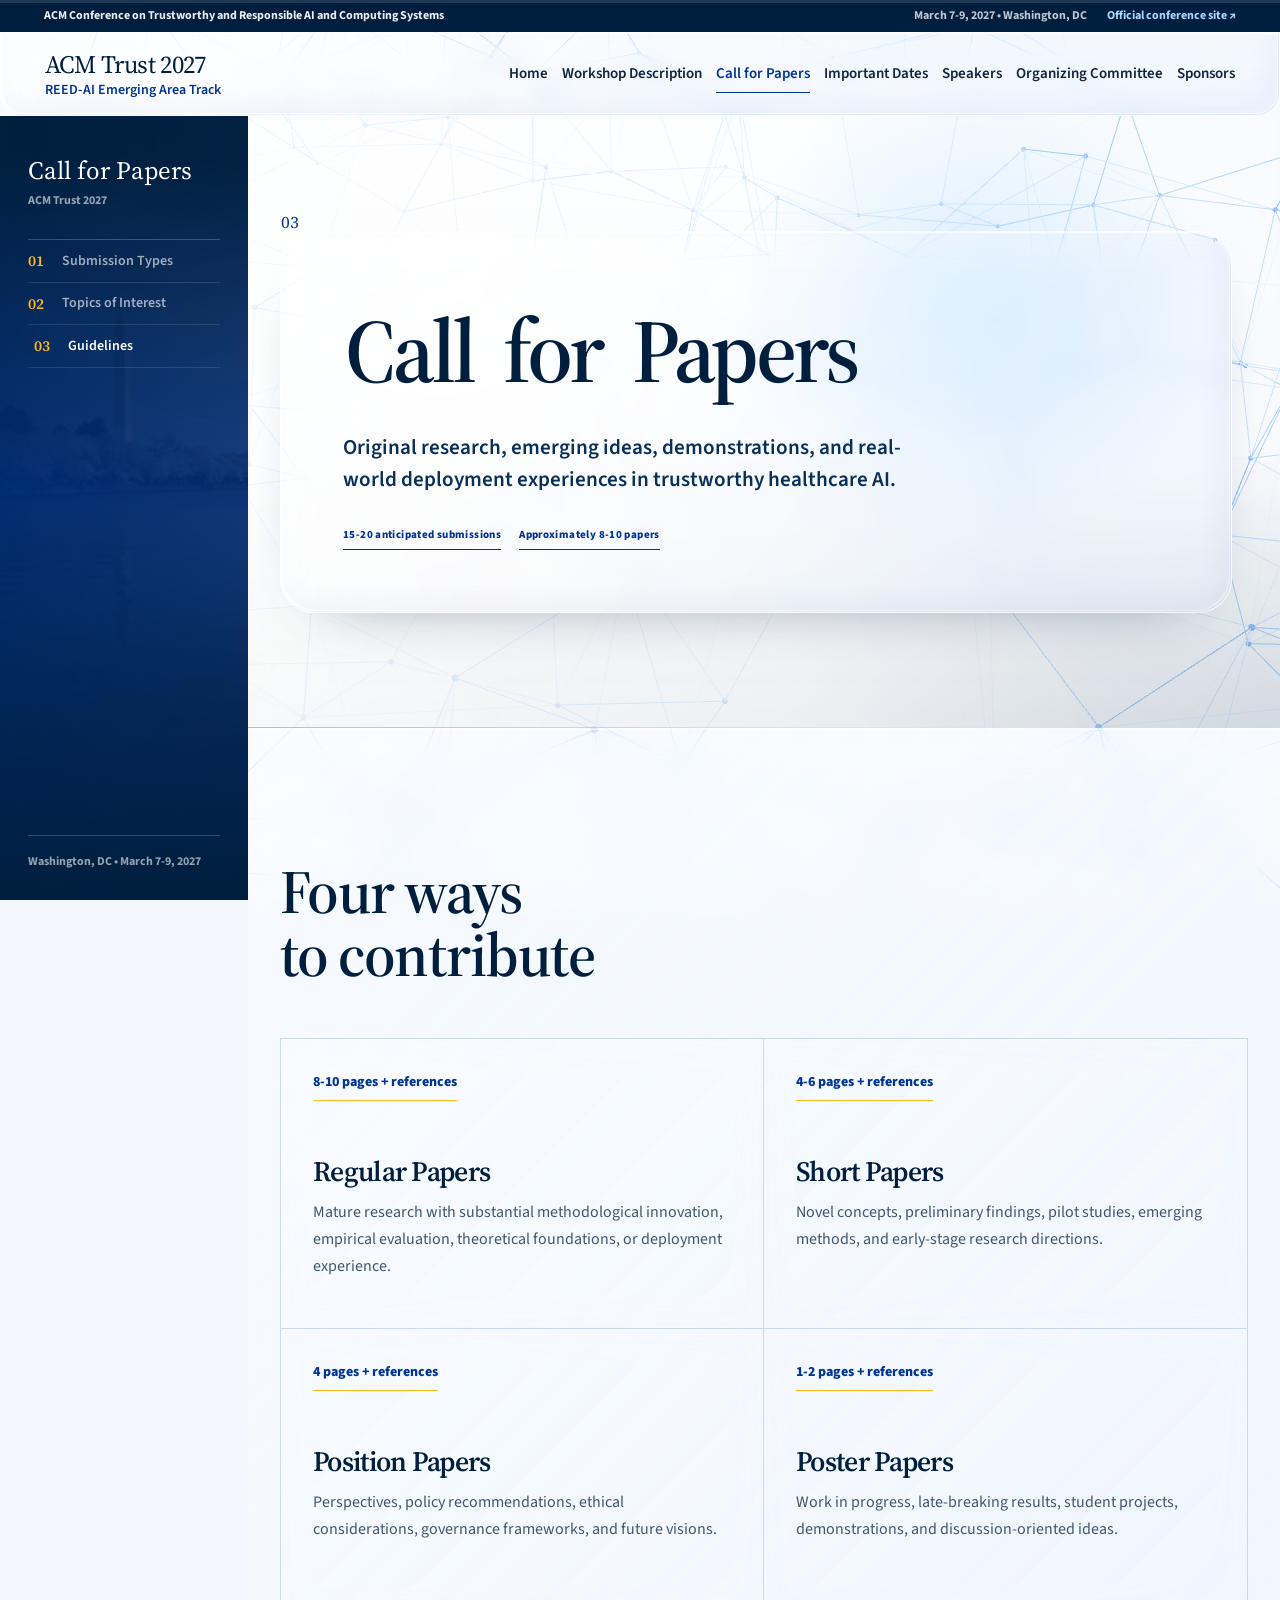
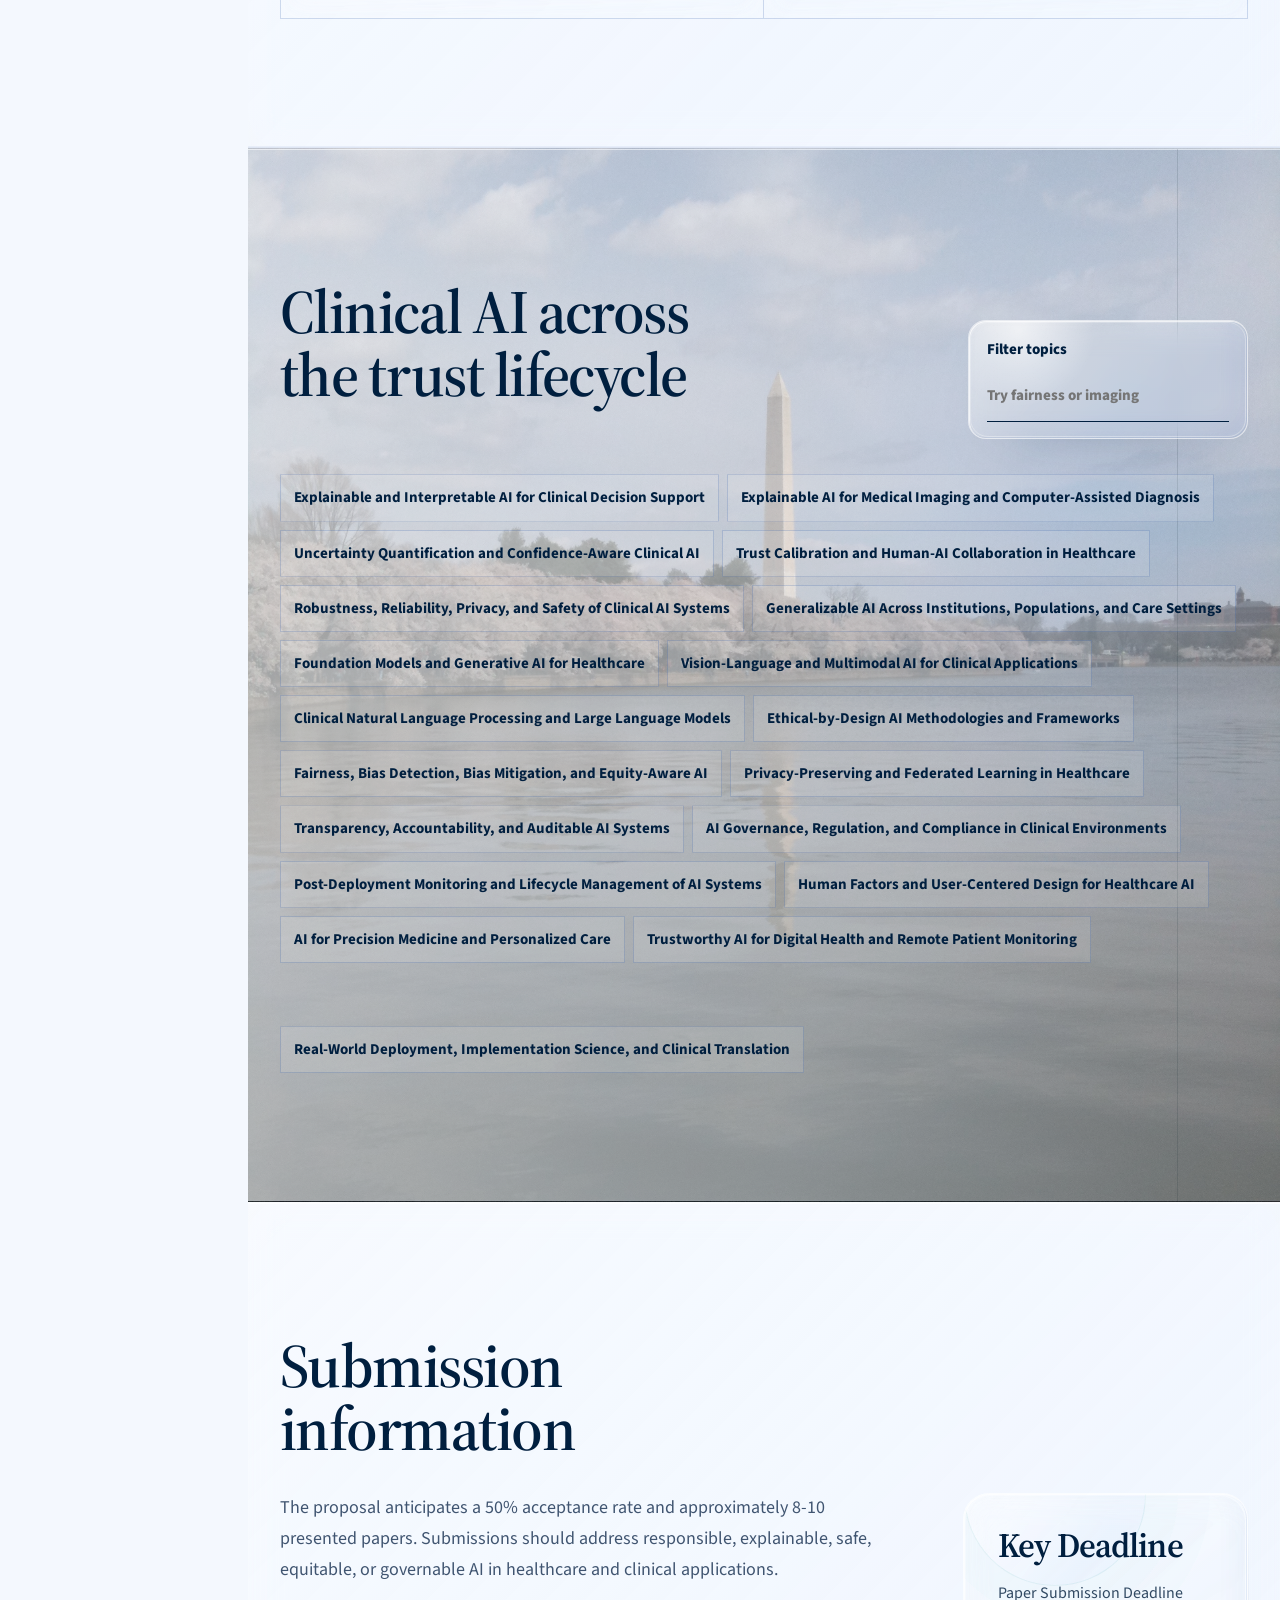
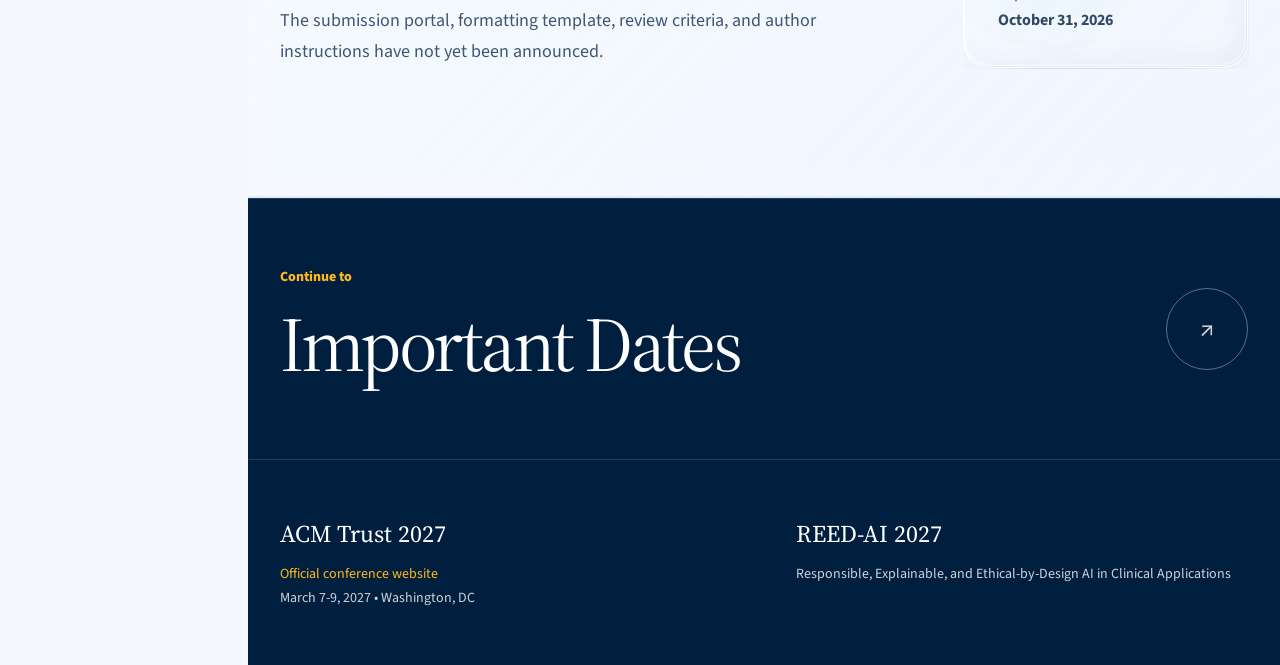
==== commit a5811468: "rebuild" ====
--- a/call-for-papers.html
+++ b/call-for-papers.html
@@ -5,7 +5,7 @@
   <meta name="description" content="Call for Papers for the ACM Trust 2027 REED-AI track.">
   <title>Call for Papers | ACM Trust 2027</title>
   <link rel="preconnect" href="https://fonts.googleapis.com"><link rel="preconnect" href="https://fonts.gstatic.com" crossorigin>
-  <link href="https://fonts.googleapis.com/css2?family=Instrument+Serif:ital@0;1&family=Manrope:wght@400;500;600;700;800&display=swap" rel="stylesheet">
+  <link href="https://fonts.googleapis.com/css2?family=Source+Sans+3:wght@400;500;600;700&family=Source+Serif+4:opsz,wght@8..60,400;8..60,500;8..60,600;8..60,700&display=swap" rel="stylesheet">
   <link rel="stylesheet" href="static/css/index.css">
 </head>
 <body data-page="papers">
--- a/static/css/index.css
+++ b/static/css/index.css
@@ -1368,3 +1368,449 @@
   .page-curtain { display: none; }
   #neural-field, .scroll-thread-canvas, .section-trace { display: none; }
 }
+
+/* Academic glass and legibility refinement */
+:root {
+  --font-display: "Source Serif 4", Georgia, "Times New Roman", serif;
+  --font-body: "Source Sans 3", "Segoe UI", Arial, sans-serif;
+  --ink: #10243f;
+  --muted: #405571;
+}
+
+body {
+  font-size: 17px;
+}
+
+body * {
+  text-transform: none !important;
+}
+
+h1, h2, h3, h4 {
+  overflow: visible;
+  font-family: var(--font-display);
+  font-weight: 600;
+  line-height: 1.02;
+  letter-spacing: -.025em;
+}
+
+#neural-field {
+  opacity: .49;
+  filter: saturate(1.18) contrast(1.08);
+}
+
+#neural-field canvas { opacity: 1; }
+
+.scroll-thread-canvas {
+  opacity: .60;
+}
+
+[rt-liquid-glass] {
+  border-color: rgba(255,255,255,.54);
+  background-color: var(--rt-liquid-tint, rgba(255,255,255,.16));
+  box-shadow:
+    inset 1px 1px 0 rgba(255,255,255,.72),
+    inset -1px -1px 0 rgba(0,53,148,.07),
+    0 24px 64px -48px rgba(0,31,63,.62);
+}
+
+[rt-liquid-glass]::before {
+  background:
+    radial-gradient(circle at var(--glass-x, 18%) var(--glass-y, 8%), rgba(255,255,255,.62), transparent 30%),
+    linear-gradient(125deg, rgba(255,255,255,.20), rgba(255,255,255,.04) 42%, rgba(16,110,234,.045) 74%);
+}
+
+[rt-liquid-glass]::after {
+  border-color: rgba(255,255,255,.28);
+  box-shadow:
+    inset 10px 11px 24px rgba(255,255,255,.12),
+    inset -10px -11px 22px rgba(0,53,148,.04);
+}
+
+.utility-bar {
+  font-size: 12px;
+  letter-spacing: 0;
+}
+
+.conference-header {
+  background: rgba(255,255,255,.22);
+}
+
+.site-header.is-condensed .conference-header {
+  background: rgba(255,255,255,.28);
+}
+
+.brand-copy strong {
+  font-size: 25px;
+}
+
+.brand-copy span {
+  margin-top: 6px;
+  font-size: 14px;
+  font-weight: 600;
+  letter-spacing: 0;
+}
+
+.page-nav a {
+  font-size: 15px;
+  font-weight: 600;
+}
+
+.anchor-nav a {
+  font-size: 14px;
+}
+
+.sidebar-mark span,
+.sidebar-meta {
+  font-size: 12px;
+  letter-spacing: 0;
+}
+
+.anchor-title,
+.content-section .eyebrow,
+.page-masthead:not(.home-hero) .eyebrow,
+.hero-scroll,
+.research-marquee,
+.small-note,
+.status-note,
+.source-note {
+  display: none !important;
+}
+
+.home-hero .eyebrow,
+.home-hero .event-date {
+  display: block;
+  margin-bottom: 24px;
+  color: var(--navy);
+  font-family: var(--font-body);
+  font-size: clamp(19px, 1.7vw, 23px);
+  font-weight: 600;
+  letter-spacing: 0;
+}
+
+.home-hero .eyebrow::before { display: none; }
+
+.page-masthead .content-wrap,
+.masthead-panel,
+.home-hero .masthead-panel {
+  overflow: visible !important;
+}
+
+.masthead-panel,
+.home-hero .masthead-panel {
+  width: min(980px, calc(100% - 16px));
+  padding: clamp(38px, 5vw, 62px);
+  background: rgba(255,255,255,.18);
+}
+
+.page-index {
+  top: -24px;
+  left: 0;
+  font-size: 17px;
+}
+
+.page-masthead h1 {
+  max-width: 16ch;
+  overflow: visible;
+  margin: 8px 0 20px;
+  padding: .06em .14em .17em .02em;
+  font-size: clamp(4rem, 7vw, 7.1rem);
+  line-height: .98;
+  letter-spacing: -.045em;
+}
+
+.home-hero h1 {
+  max-width: none;
+  font-size: clamp(5rem, 11vw, 9.8rem);
+}
+
+.title-word {
+  overflow: visible;
+  margin: -.06em .10em -.14em -.02em;
+  padding: .06em .08em .16em .02em;
+  clip-path: none !important;
+}
+
+.page-masthead .subtitle {
+  font-size: clamp(18px, 1.65vw, 22px);
+}
+
+.hero-context {
+  color: var(--navy);
+  font-size: 16px;
+  font-weight: 600;
+  letter-spacing: 0;
+}
+
+.button {
+  min-height: 52px;
+  font-size: 15px;
+  font-weight: 600;
+}
+
+.content-section {
+  color: var(--ink);
+  background:
+    linear-gradient(135deg, rgba(255,255,255,.34), rgba(226,238,253,.18));
+  border-top: 1px solid rgba(255,255,255,.52);
+  border-bottom: 1px solid rgba(0,53,148,.10);
+  box-shadow:
+    inset 0 1px 0 rgba(255,255,255,.62),
+    inset 0 -1px 0 rgba(0,53,148,.05);
+  backdrop-filter: blur(18px) saturate(118%);
+  -webkit-backdrop-filter: blur(18px) saturate(118%);
+}
+
+.content-section + .content-section {
+  border-top-color: rgba(255,255,255,.52);
+}
+
+.content-section.image-band::before {
+  background:
+    linear-gradient(102deg, rgba(248,251,255,.68), rgba(235,243,253,.53) 60%, rgba(231,240,252,.34)),
+    radial-gradient(circle at 80% 32%, rgba(16,110,234,.16), transparent 30%);
+}
+
+.content-section.conference-band {
+  color: rgba(255,255,255,.88);
+  background: rgba(0,31,63,.82);
+}
+
+.glass-panel {
+  background: transparent;
+  border: 0;
+  box-shadow: none;
+}
+
+.section-heading {
+  overflow: visible;
+  margin: 0 0 25px;
+  padding: .04em .10em .13em 0;
+  font-size: clamp(2.8rem, 4.8vw, 5rem);
+  line-height: 1.03;
+}
+
+.section-lead {
+  color: var(--muted);
+  font-size: 19px;
+  line-height: 1.64;
+}
+
+.prose {
+  color: var(--muted);
+  font-size: 18px;
+  line-height: 1.72;
+}
+
+body[data-page="home"] #about .home-copy {
+  display: block;
+  max-width: 920px;
+}
+
+body[data-page="home"] #about .section-heading,
+body[data-page="home"] #about .section-lead {
+  grid-column: auto;
+}
+
+.side-card {
+  color: var(--navy);
+  border: 1px solid rgba(255,255,255,.56);
+  background: rgba(255,255,255,.18);
+  backdrop-filter: blur(18px) brightness(1.13) saturate(115%);
+  -webkit-backdrop-filter: blur(18px) brightness(1.13) saturate(115%);
+}
+
+.side-card h3 { color: var(--navy); }
+.side-card p, .side-card li { color: #314963; font-size: 16px; }
+
+.focus-list {
+  border-top-color: rgba(0,53,148,.16);
+}
+
+.focus-list span {
+  min-height: 74px;
+  border-bottom-color: rgba(0,53,148,.16);
+  font-size: 17px;
+}
+
+.date-table-wrap[rt-liquid-glass] {
+  max-width: 940px;
+  padding: 8px 12px;
+  overflow-x: auto !important;
+  overflow-y: hidden !important;
+  border: 1px solid rgba(255,255,255,.55);
+  border-radius: 28px;
+  background: rgba(255,255,255,.10);
+}
+
+.date-table th {
+  color: var(--navy);
+  font-size: 15px;
+  font-weight: 600;
+  letter-spacing: 0;
+}
+
+.date-table td {
+  color: var(--ink);
+  font-size: 17px;
+}
+
+.date-table td:first-child {
+  color: var(--navy);
+  font-size: 23px;
+  font-weight: 600;
+}
+
+.date-table tbody tr:hover td {
+  background: rgba(255,255,255,.24);
+}
+
+.info-card {
+  background: rgba(255,255,255,.11);
+  backdrop-filter: blur(14px) saturate(112%);
+  -webkit-backdrop-filter: blur(14px) saturate(112%);
+}
+
+.info-card .tag {
+  font-size: 14px;
+  letter-spacing: 0;
+}
+
+.info-card p,
+.objective-list li,
+.timeline-item p,
+.sponsor-placeholder p {
+  font-size: 16px;
+}
+
+.topic-search {
+  color: var(--navy);
+  font-size: 15px;
+  letter-spacing: 0;
+}
+
+.topic-chip,
+.principle-list span {
+  color: var(--navy);
+  background: rgba(255,255,255,.12);
+  font-size: 15px;
+}
+
+.timeline[rt-liquid-glass] {
+  margin-top: 48px;
+  padding: 38px 38px 38px 78px;
+  overflow: visible;
+  border: 1px solid rgba(255,255,255,.55);
+  border-radius: 30px;
+  background: rgba(255,255,255,.10);
+}
+
+.timeline[rt-liquid-glass]::before {
+  top: 38px;
+  bottom: 38px;
+  left: 38px;
+}
+
+.timeline[rt-liquid-glass] .timeline-item::before {
+  left: -46px;
+}
+
+.timeline-item time {
+  color: var(--navy);
+  font-size: 25px;
+  font-weight: 600;
+}
+
+.person-copy {
+  background: rgba(255,255,255,.18);
+}
+
+.person-copy .role,
+.person-copy .affiliation,
+.person-copy a {
+  font-size: 14px;
+  letter-spacing: 0;
+}
+
+.person-copy .bio {
+  color: var(--muted);
+  font-size: 15px;
+}
+
+.sponsor-placeholder {
+  background: rgba(255,255,255,.14);
+}
+
+.official-link {
+  font-size: 15px;
+  font-weight: 600;
+  letter-spacing: 0;
+}
+
+.page-next,
+.site-footer {
+  color: rgba(255,255,255,.80);
+  background: var(--navy);
+}
+
+.page-next {
+  border-top: 1px solid rgba(255,255,255,.14);
+}
+
+.page-next-copy span,
+.site-footer a {
+  color: var(--brass);
+  font-size: 14px;
+  letter-spacing: 0;
+}
+
+.page-next-copy strong {
+  overflow: visible;
+  padding: .03em .10em .12em 0;
+  line-height: .98;
+}
+
+.site-footer {
+  border-top-color: rgba(255,255,255,.14);
+}
+
+.footer-inner {
+  grid-template-columns: repeat(2, minmax(0, 1fr));
+}
+
+.site-footer strong { font-size: 24px; }
+.site-footer p { font-size: 14px; }
+
+@media (max-width: 980px) {
+  .page-masthead h1 { font-size: clamp(3.8rem, 11vw, 6.4rem); }
+  .footer-inner { grid-template-columns: repeat(2, minmax(0, 1fr)); }
+}
+
+@media (max-width: 640px) {
+  body { font-size: 16px; }
+  .brand-copy span {
+    max-width: 230px;
+    font-size: 12px;
+  }
+  .page-nav a { font-size: 16px; }
+  .masthead-panel,
+  .home-hero .masthead-panel {
+    width: 100%;
+    padding: 30px 22px;
+  }
+  .page-masthead h1 {
+    padding-right: .18em;
+    font-size: clamp(3.1rem, 15vw, 5rem);
+  }
+  .home-hero h1 { font-size: clamp(4.1rem, 20vw, 6.6rem); }
+  .section-heading { font-size: clamp(2.55rem, 12vw, 4.1rem); }
+  .timeline[rt-liquid-glass] {
+    padding: 30px 24px 30px 58px;
+  }
+  .timeline[rt-liquid-glass]::before {
+    top: 30px;
+    bottom: 30px;
+    left: 26px;
+  }
+  .timeline[rt-liquid-glass] .timeline-item::before { left: -38px; }
+  .footer-inner { grid-template-columns: 1fr; }
+}
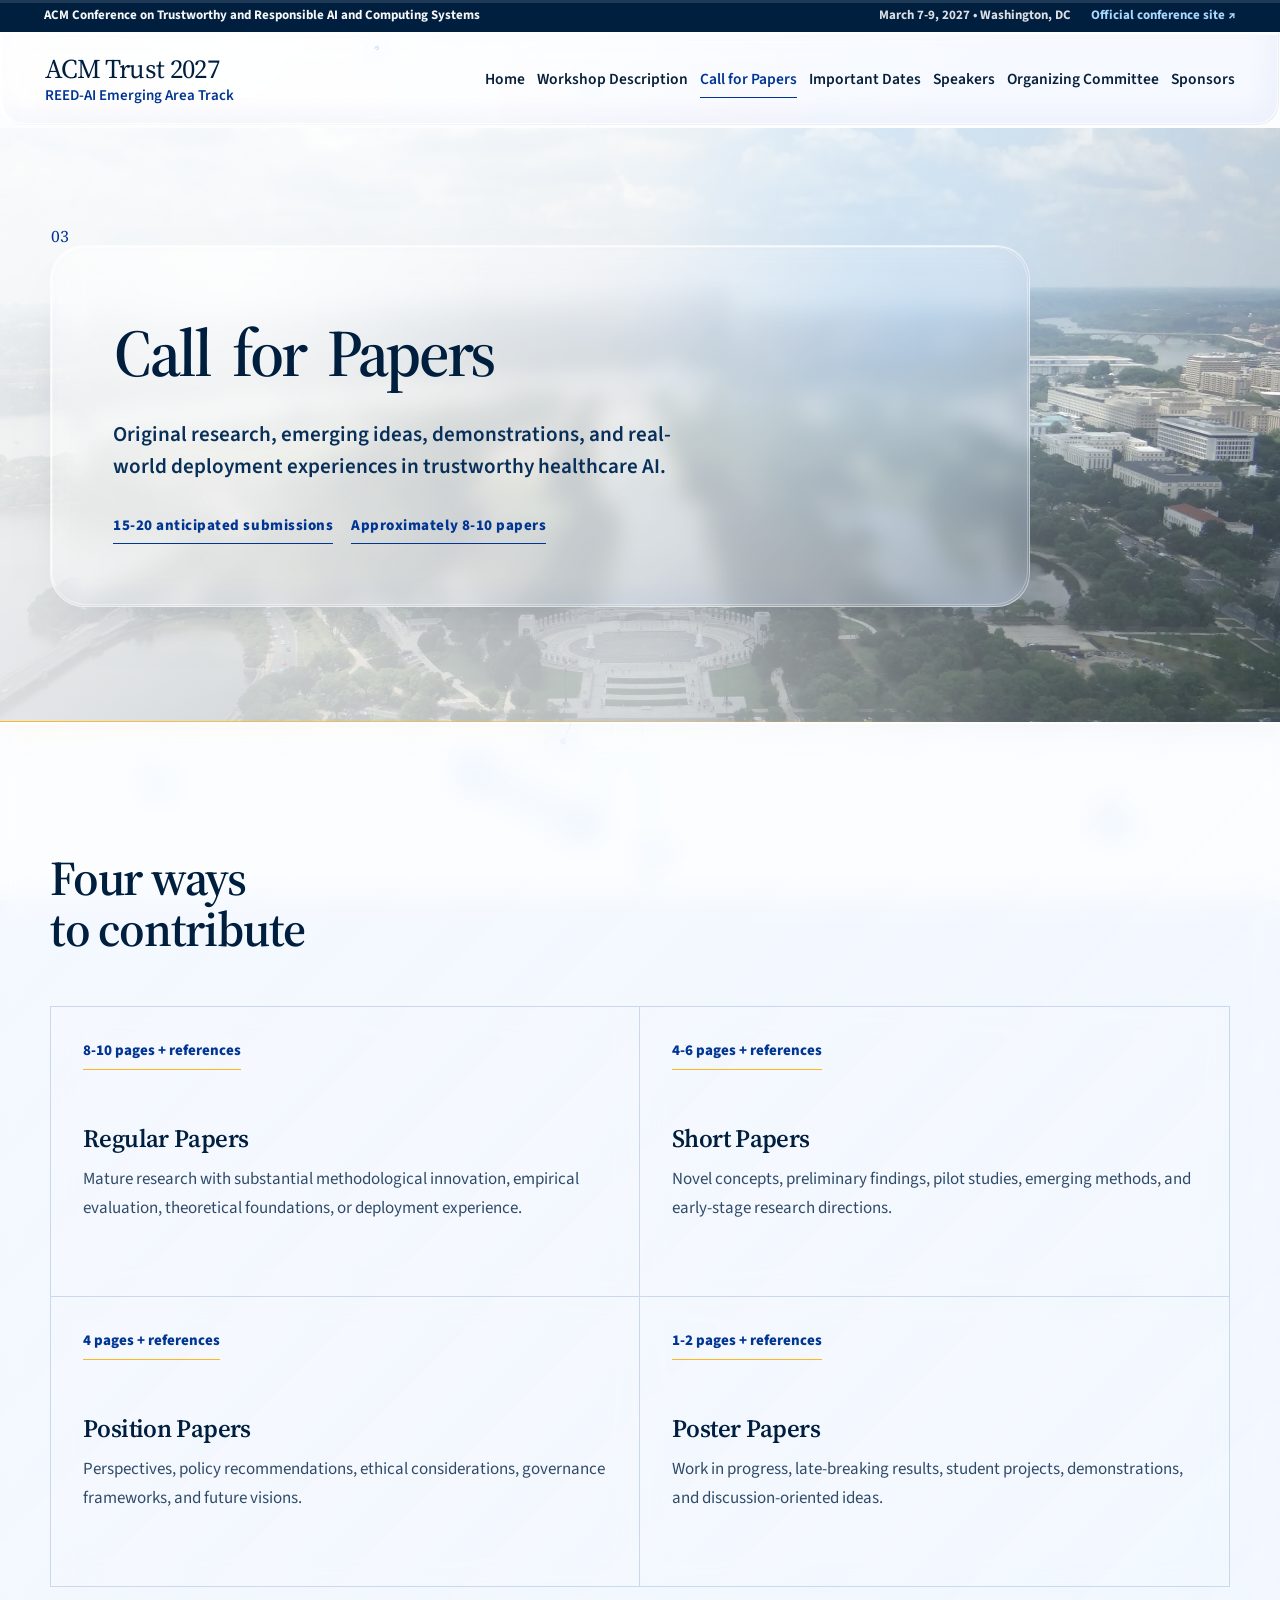
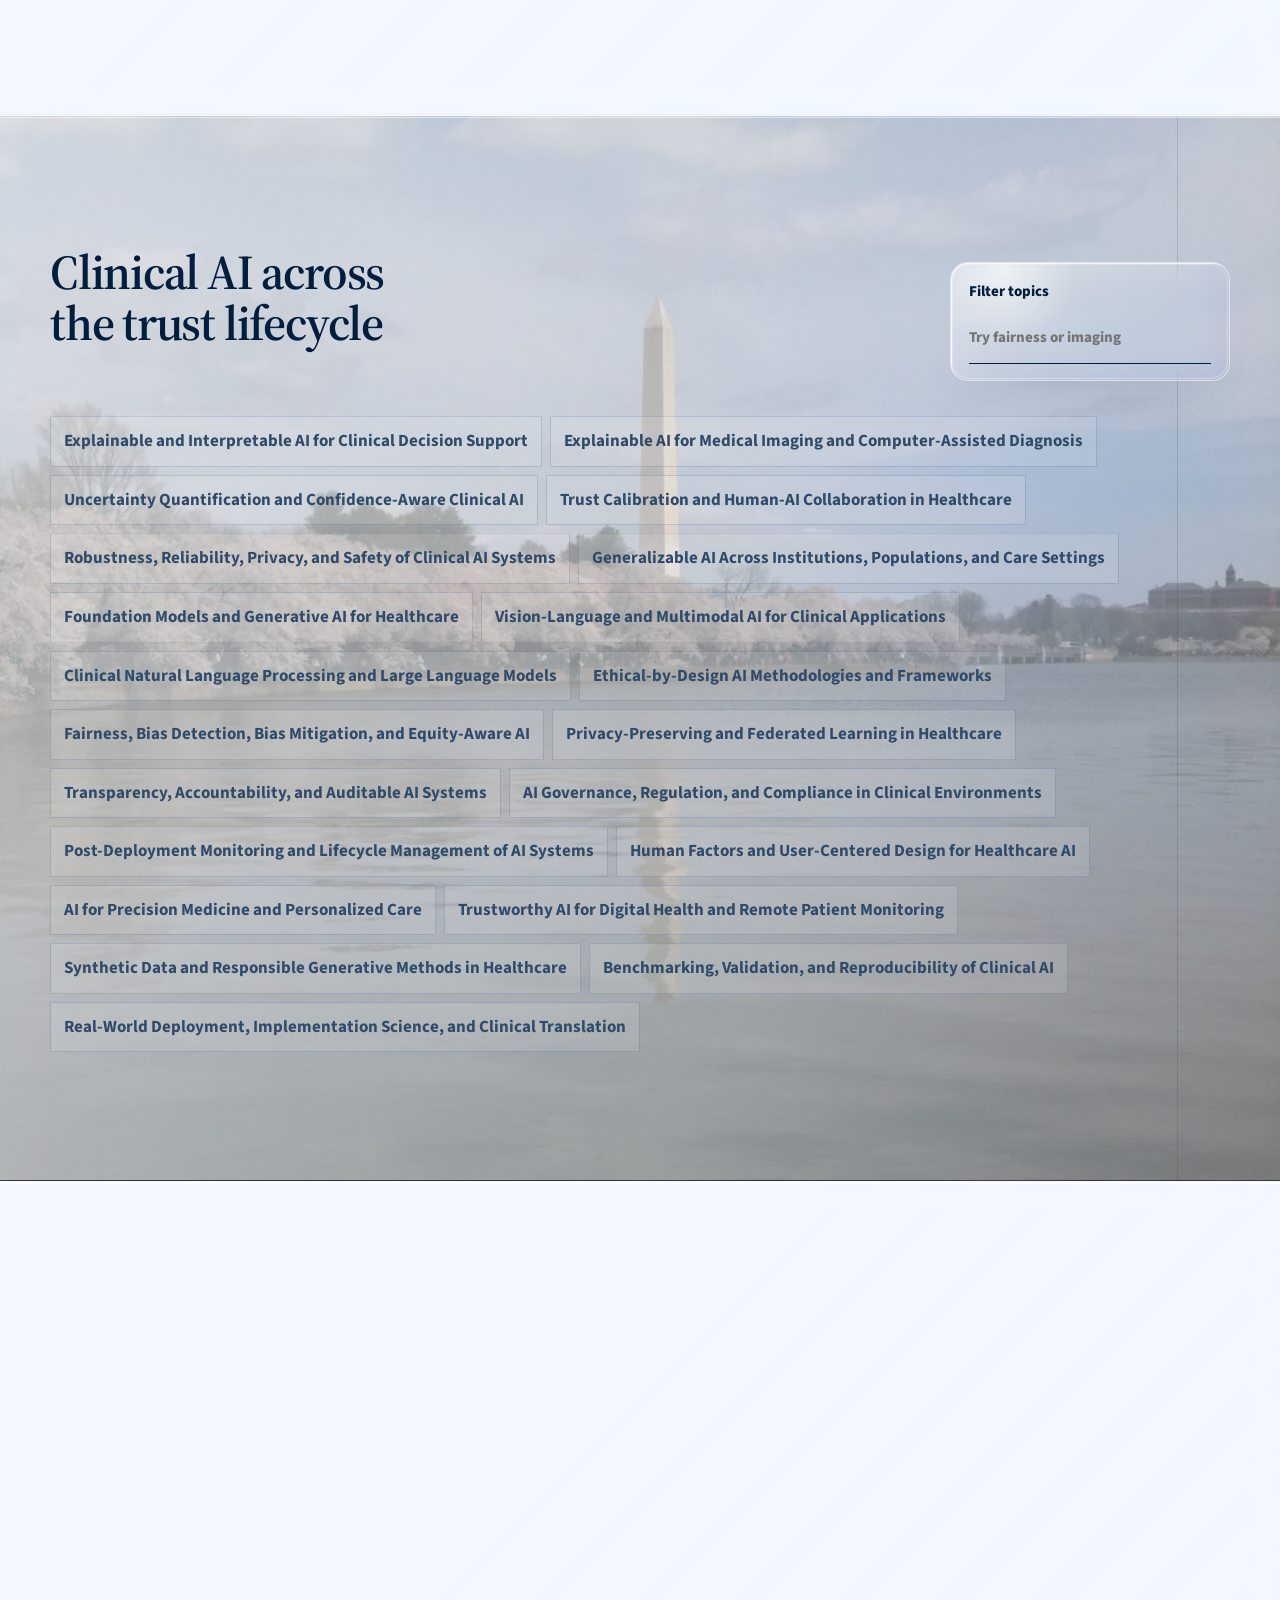
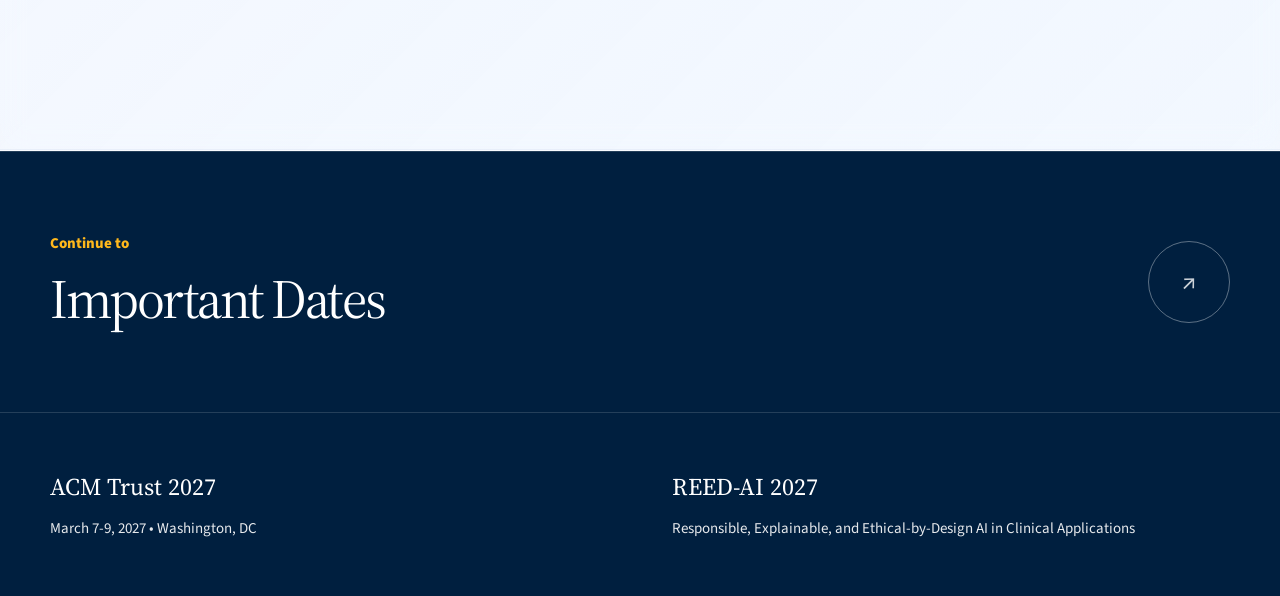
==== commit eb6e5fa0: "Remove sidebars and unify people cards" ====
--- a/call-for-papers.html
+++ b/call-for-papers.html
@@ -9,7 +9,7 @@
   <link rel="stylesheet" href="static/css/index.css">
 </head>
 <body data-page="papers">
-  <a class="skip-link" href="#submission-types">Skip to content</a><div id="site-header"></div><div id="site-sidebar"></div>
+  <a class="skip-link" href="#submission-types">Skip to content</a><div id="site-header"></div>
   <main class="site-main">
     <section class="page-masthead"><div class="content-wrap"><div class="masthead-panel"><p class="eyebrow">REED-AI Scientific Session</p><h1>Call for Papers</h1><p class="subtitle">Original research, emerging ideas, demonstrations, and real-world deployment experiences in trustworthy healthcare AI.</p><div class="masthead-facts"><span>15-20 anticipated submissions</span><span>Approximately 8-10 papers</span></div></div></div></section>
 
--- a/static/css/index.css
+++ b/static/css/index.css
@@ -108,7 +108,7 @@
   place-items: center;
   color: var(--white);
   background: var(--navy);
-  transform: scaleY(1);
+  transform: scaleY(0);
   transform-origin: top;
   transition: transform .8s var(--ease-sharp);
   pointer-events: none;
@@ -330,7 +330,7 @@
   position: absolute;
   inset: 0;
   opacity: .45;
-  background: url("../../assets/images/washington-monument.jpg") 53% center / cover;
+  background: url("../../assets/images/washington-monument.webp") 53% center / cover;
   transform: scale(1.06) translateY(calc(var(--side-progress) * -16px));
   will-change: transform;
 }
@@ -423,7 +423,7 @@
   padding: clamp(70px, 9vw, 128px) 0;
   overflow: hidden;
   isolation: isolate;
-  background: url("../../assets/images/washington-national-mall.jpg") center calc(48% + var(--hero-shift)) / cover no-repeat;
+  background: url("../../assets/images/washington-national-mall.webp") center calc(48% + var(--hero-shift)) / cover no-repeat;
 }
 .page-masthead::before {
   content: "";
@@ -617,7 +617,7 @@
 }
 .content-section + .content-section { border-top: 1px solid var(--line); }
 .content-section.image-band {
-  background: url("../../assets/images/washington-monument.jpg") center 40% / cover no-repeat;
+  background: url("../../assets/images/washington-monument.webp") center 40% / cover no-repeat;
 }
 .content-section.image-band::before {
   content: "";
@@ -990,7 +990,7 @@
   margin-top: 48px;
 }
 .organizer-grid { grid-template-columns: repeat(3, minmax(0, 1fr)); }
-.keynote-grid, .webmaster-grid { grid-template-columns: repeat(auto-fit, minmax(230px, 330px)); }
+.webmaster-grid { grid-template-columns: repeat(auto-fit, minmax(230px, 330px)); }
 .person-card { position: relative; min-width: 0; }
 .person-photo {
   position: relative;
@@ -1113,7 +1113,7 @@
   color: var(--white);
   background:
     linear-gradient(90deg, rgba(0,31,63,.96), rgba(0,53,148,.88)),
-    url("../../assets/images/washington-national-mall.jpg") center 40% / cover;
+    url("../../assets/images/washington-national-mall.webp") center 40% / cover;
 }
 .page-next a {
   width: min(var(--maxw), calc(100% - 64px));
@@ -1221,7 +1221,7 @@
   .submission-grid .info-card:nth-child(3), .date-grid .info-card:nth-child(3) { border-left: 1px solid var(--line); }
 }
 
-@media (max-width: 980px) {
+@media (max-width: 1180px) {
   :root { --header-h: 108px; --sidebar-w: 0px; }
   html { scroll-padding-top: 124px; }
   .utility-bar { height: 28px; padding-inline: 18px; }
@@ -1334,7 +1334,7 @@
   .timeline { padding-left: 30px; }
   .timeline-item { grid-template-columns: 1fr; gap: 7px; padding-bottom: 38px; }
   .timeline-item::before { left: -36px; }
-  .organizer-grid, .people-grid, .keynote-grid, .webmaster-grid { grid-template-columns: minmax(0, 310px); justify-content: center; }
+  .organizer-grid, .people-grid, .webmaster-grid { grid-template-columns: minmax(0, 310px); justify-content: center; }
   .person-photo { aspect-ratio: 4 / 5.25; }
   .sponsor-placeholder { grid-template-columns: 1fr; }
   .page-next a {
@@ -1814,3 +1814,742 @@
   .timeline[rt-liquid-glass] .timeline-item::before { left: -38px; }
   .footer-inner { grid-template-columns: 1fr; }
 }
+
+/* People page and runtime refinements */
+.content-section {
+  content-visibility: auto;
+  contain-intrinsic-size: auto 760px;
+}
+
+.people-grid {
+  align-items: start;
+}
+
+.organizer-grid {
+  grid-template-columns: repeat(3, minmax(0, 1fr));
+}
+
+.speaker-grid {
+  grid-template-columns: repeat(auto-fit, minmax(235px, 1fr));
+}
+
+.webmaster-grid {
+  grid-template-columns: repeat(auto-fit, minmax(235px, 330px));
+}
+
+.person-card {
+  isolation: isolate;
+  border-radius: 28px;
+  outline: none;
+}
+
+.person-card::after {
+  content: "";
+  position: absolute;
+  z-index: 1;
+  inset: 0 0 auto;
+  aspect-ratio: 4 / 5;
+  border: 1px solid rgba(185, 218, 255, 0);
+  border-radius: 28px;
+  background:
+    radial-gradient(circle at var(--glass-x, 20%) var(--glass-y, 14%), rgba(191, 224, 255, .20), transparent 34%),
+    linear-gradient(145deg, rgba(4, 28, 54, .36), rgba(8, 48, 86, .66));
+  box-shadow: inset 0 1px 0 rgba(255, 255, 255, .18);
+  opacity: 0;
+  pointer-events: none;
+  backdrop-filter: blur(0) saturate(100%);
+  -webkit-backdrop-filter: blur(0) saturate(100%);
+  transition:
+    opacity .34s ease,
+    border-color .34s ease,
+    backdrop-filter .42s var(--ease),
+    -webkit-backdrop-filter .42s var(--ease);
+}
+
+.person-photo {
+  z-index: 0;
+  aspect-ratio: 4 / 5;
+  border-radius: 28px;
+  background: var(--navy);
+  box-shadow: 0 18px 45px rgba(3, 25, 49, .13);
+}
+
+.person-photo img {
+  padding: 0;
+  object-fit: cover;
+  object-position: center 18%;
+  filter: saturate(.92) contrast(1.025);
+}
+
+.person-copy {
+  z-index: 2;
+  width: calc(100% - 24px);
+  margin: -70px 12px 0;
+  padding: 24px 21px 22px;
+  border: 1px solid rgba(13, 48, 82, .12);
+  border-radius: 22px;
+  color: var(--navy);
+  background: rgba(245, 249, 255, .95);
+  box-shadow: 0 18px 38px rgba(3, 25, 49, .14);
+  backdrop-filter: none;
+  -webkit-backdrop-filter: none;
+  transition:
+    transform .42s var(--ease),
+    color .32s ease,
+    background .32s ease,
+    border-color .32s ease,
+    box-shadow .42s var(--ease),
+    backdrop-filter .42s var(--ease),
+    -webkit-backdrop-filter .42s var(--ease);
+}
+
+.person-copy .role,
+.person-copy .affiliation,
+.person-copy a {
+  text-transform: none;
+}
+
+.person-card:hover::after,
+.person-card:focus-visible::after,
+.person-card:focus-within::after {
+  border-color: rgba(185, 218, 255, .32);
+  opacity: 1;
+  backdrop-filter: blur(10px) saturate(126%);
+  -webkit-backdrop-filter: blur(10px) saturate(126%);
+}
+
+.person-card:hover .person-copy,
+.person-card:focus-visible .person-copy,
+.person-card:focus-within .person-copy {
+  transform: translateY(-9px);
+  color: #fff;
+  border-color: rgba(207, 229, 255, .32);
+  background:
+    radial-gradient(circle at var(--glass-x, 20%) var(--glass-y, 12%), rgba(113, 183, 255, .24), transparent 38%),
+    rgba(3, 31, 61, .84);
+  box-shadow: 0 22px 52px rgba(3, 25, 49, .27), inset 0 1px 0 rgba(255, 255, 255, .18);
+  backdrop-filter: blur(18px) saturate(132%);
+  -webkit-backdrop-filter: blur(18px) saturate(132%);
+}
+
+.person-card:hover .person-copy h3,
+.person-card:focus-visible .person-copy h3,
+.person-card:focus-within .person-copy h3 {
+  color: #fff;
+}
+
+.person-card:hover .person-copy .role,
+.person-card:hover .person-copy a,
+.person-card:focus-visible .person-copy .role,
+.person-card:focus-visible .person-copy a,
+.person-card:focus-within .person-copy .role,
+.person-card:focus-within .person-copy a {
+  color: #ffd878;
+}
+
+.person-card:hover .person-copy .affiliation,
+.person-card:focus-visible .person-copy .affiliation,
+.person-card:focus-within .person-copy .affiliation {
+  color: #d5e9ff;
+}
+
+.person-card:hover .person-copy .bio,
+.person-card:focus-visible .person-copy .bio,
+.person-card:focus-within .person-copy .bio {
+  color: rgba(255, 255, 255, .82);
+}
+
+.person-card:hover .person-photo img,
+.person-card:focus-visible .person-photo img,
+.person-card:focus-within .person-photo img {
+  transform: scale(1.055);
+  filter: saturate(1.02) contrast(1.04);
+}
+
+@media (max-width: 980px) {
+  .organizer-grid,
+  .speaker-grid {
+    grid-template-columns: repeat(2, minmax(0, 1fr));
+  }
+}
+
+/* Sidebar-free layout, clearer glass, and uniform people cards */
+:root {
+  --ink: #081f39;
+  --muted: #304b69;
+}
+
+.site-main,
+.site-footer,
+.page-next {
+  margin-left: 0;
+}
+
+.site-main {
+  padding-top: var(--header-h);
+}
+
+#neural-field {
+  opacity: .74;
+  filter: saturate(1.24) contrast(1.13);
+}
+
+.scroll-thread-canvas {
+  opacity: .70;
+}
+
+[rt-liquid-glass] {
+  border-color: rgba(255,255,255,.46);
+  background-color: var(--rt-liquid-tint, rgba(255,255,255,.10));
+  box-shadow:
+    inset 1px 1px 0 rgba(255,255,255,.76),
+    inset -1px -1px 0 rgba(0,53,148,.055),
+    0 22px 58px -48px rgba(0,31,63,.52);
+}
+
+.conference-header {
+  background: rgba(255,255,255,.20);
+}
+
+.site-header.is-condensed .conference-header {
+  background: rgba(255,255,255,.24);
+}
+
+.masthead-panel,
+.home-hero .masthead-panel {
+  background: rgba(255,255,255,.12);
+}
+
+.content-section:not(.image-band):not(.conference-band) {
+  background: linear-gradient(135deg, rgba(255,255,255,.105), rgba(225,238,254,.035));
+  backdrop-filter: blur(15px) saturate(130%);
+  -webkit-backdrop-filter: blur(15px) saturate(130%);
+}
+
+.side-card,
+.info-card,
+.date-table-wrap[rt-liquid-glass],
+.timeline[rt-liquid-glass],
+.sponsor-placeholder {
+  background-color: rgba(255,255,255,.075);
+}
+
+.utility-bar {
+  color: rgba(255,255,255,.86);
+  font-size: 13px;
+}
+
+.utility-bar strong {
+  color: rgba(255,255,255,.96);
+}
+
+.masthead-facts span,
+.button,
+.official-link,
+.info-card .tag,
+.topic-search,
+.page-next-copy span,
+.site-footer p {
+  font-size: 15px;
+}
+
+.date-table th {
+  color: var(--navy);
+  font-size: 16px;
+}
+
+.topic-chip,
+.principle-list span,
+.editorial-aside p,
+.side-card p,
+.side-card li,
+.info-card p,
+.objective-list li,
+.timeline-item p,
+.sponsor-placeholder p {
+  color: var(--muted);
+  font-size: 17px;
+}
+
+.site-footer {
+  color: rgba(255,255,255,.90);
+}
+
+.people-grid,
+.organizer-grid,
+.speaker-grid,
+.webmaster-grid,
+.six-person-grid {
+  width: 100%;
+  display: flex;
+  flex-wrap: wrap;
+  align-items: stretch;
+  justify-content: center;
+  gap: 32px 16px;
+  margin: 48px auto 0;
+}
+
+.organizer-grid,
+.webmaster-grid {
+  max-width: 1106px;
+}
+
+.speaker-grid {
+  max-width: 1106px;
+}
+
+.people-grid .person-card {
+  flex: 0 0 171px;
+  width: 171px;
+  display: flex;
+  flex-direction: column;
+  border-radius: 22px;
+}
+
+.people-grid .person-card::after {
+  width: 100%;
+  height: 238px;
+  aspect-ratio: auto;
+  border-radius: 22px 22px 0 0;
+}
+
+.people-grid .person-photo,
+.six-person-grid .person-photo {
+  width: 100%;
+  height: 238px;
+  aspect-ratio: auto;
+  border-radius: 22px 22px 0 0;
+  background:
+    linear-gradient(145deg, rgba(239,247,255,.70), rgba(195,218,242,.40)),
+    var(--paper-deep);
+}
+
+.people-grid .person-photo img {
+  width: 100%;
+  height: 100%;
+  padding: 0;
+  object-fit: contain;
+  object-position: center;
+}
+
+.people-grid .person-copy,
+.six-person-grid .person-copy {
+  width: 100%;
+  height: 196px;
+  min-height: 196px;
+  margin: 0;
+  padding: 20px 15px 18px;
+  display: flex;
+  flex-direction: column;
+  align-items: flex-start;
+  border-radius: 0 0 22px 22px;
+  color: var(--navy);
+  background:
+    radial-gradient(circle at var(--glass-x, 20%) var(--glass-y, 12%), rgba(139,196,255,.14), transparent 42%),
+    rgba(229,241,255,.36);
+  box-shadow:
+    inset 1px 1px 0 rgba(255,255,255,.72),
+    inset -1px -1px 0 rgba(0,53,148,.06),
+    0 18px 38px rgba(3,25,49,.11);
+  backdrop-filter: blur(17px) saturate(132%);
+  -webkit-backdrop-filter: blur(17px) saturate(132%);
+}
+
+.people-grid .person-copy .role,
+.six-person-grid .person-copy .role {
+  margin-bottom: 9px;
+  color: #003b78;
+  font-size: 14px;
+  line-height: 1.3;
+}
+
+.people-grid .person-copy h3,
+.six-person-grid .person-copy h3 {
+  margin: 0;
+  color: var(--navy);
+  font-size: 19px;
+  line-height: 1.12;
+}
+
+.people-grid .person-copy .affiliation,
+.six-person-grid .person-copy .affiliation {
+  margin-top: auto;
+  color: #174f83;
+  font-size: 14px;
+  font-weight: 700;
+  line-height: 1.35;
+}
+
+.people-grid .person-card:hover .person-copy,
+.people-grid .person-card:focus-visible .person-copy,
+.people-grid .person-card:focus-within .person-copy {
+  transform: translateY(-4px);
+  background:
+    radial-gradient(circle at var(--glass-x, 20%) var(--glass-y, 12%), rgba(113,183,255,.20), transparent 42%),
+    rgba(3,31,61,.70);
+}
+
+@media (max-width: 900px) {
+  .organizer-grid,
+  .speaker-grid,
+  .webmaster-grid {
+    max-width: 720px;
+  }
+
+  .people-grid .person-card {
+    flex: 0 1 calc((100% - 32px) / 3);
+    width: auto;
+    max-width: 220px;
+  }
+}
+
+@media (max-width: 620px) {
+  .people-grid .person-card {
+    flex: 0 1 calc((100% - 16px) / 2);
+    max-width: 245px;
+  }
+}
+
+@media (max-width: 420px) {
+  .people-grid .person-card {
+    flex-basis: 100%;
+    max-width: 300px;
+  }
+
+  .people-grid .person-photo,
+  .people-grid .person-card::after {
+    height: 310px;
+  }
+}
+
+/* Navigation, typography, neural-glass, and roster density refinements */
+:root {
+  --header-h: 128px;
+}
+
+body {
+  font-size: 18px;
+}
+
+#neural-field {
+  opacity: .66;
+  filter: saturate(1.22) contrast(1.11);
+}
+
+#neural-field canvas {
+  opacity: 1;
+}
+
+.scroll-thread-canvas {
+  opacity: .66;
+}
+
+.conference-header {
+  height: 94px;
+  gap: clamp(18px, 2.4vw, 38px);
+  background: rgba(255,255,255,.28);
+}
+
+.site-header.is-condensed .conference-header {
+  height: 78px;
+  transform: translateY(-34px);
+  background: rgba(255,255,255,.34);
+}
+
+.brand-copy strong {
+  font-size: 27px;
+}
+
+.brand-copy span {
+  font-size: 15px;
+}
+
+.page-nav a {
+  font-size: 17px;
+}
+
+.page-masthead h1 {
+  font-size: clamp(3.25rem, 5.2vw, 5.4rem);
+  line-height: 1;
+}
+
+.home-hero h1 {
+  font-size: clamp(4rem, 8vw, 7rem);
+}
+
+.section-heading {
+  font-size: clamp(2.4rem, 3.8vw, 3.9rem);
+  line-height: 1.06;
+}
+
+.page-next-copy strong {
+  font-size: clamp(2.5rem, 4.3vw, 4.6rem);
+}
+
+.section-lead,
+.prose {
+  font-size: 18px;
+}
+
+.editorial-aside p,
+.side-card p,
+.side-card li,
+.info-card p,
+.objective-list li,
+.timeline-item p,
+.sponsor-placeholder p,
+.focus-list span,
+.topic-chip,
+.principle-list span {
+  font-size: 17px;
+}
+
+.info-card h3,
+.timeline-item h3,
+.sponsor-placeholder h3,
+.editorial-aside h3 {
+  font-size: 25px;
+}
+
+.side-card h3 {
+  font-size: 29px;
+}
+
+.content-section:not(.image-band):not(.conference-band) {
+  border-color: rgba(255,255,255,.54);
+  background:
+    linear-gradient(135deg, rgba(255,255,255,.18), rgba(225,238,254,.08));
+  box-shadow:
+    inset 0 1px 0 rgba(255,255,255,.72),
+    inset 0 -1px 0 rgba(0,53,148,.045),
+    0 18px 52px -50px rgba(0,31,63,.44);
+  backdrop-filter: blur(13px) saturate(126%);
+  -webkit-backdrop-filter: blur(13px) saturate(126%);
+}
+
+.six-person-grid {
+  grid-template-columns: repeat(6, minmax(0, 1fr));
+  gap: 28px 16px;
+}
+
+.six-person-grid .person-photo {
+  aspect-ratio: 4 / 5;
+}
+
+.six-person-grid .person-copy {
+  width: calc(100% - 14px);
+  min-height: 166px;
+  margin: -48px 7px 0;
+  padding: 17px 14px 16px;
+  border-radius: 17px;
+}
+
+.six-person-grid .person-copy h3 {
+  font-size: clamp(17px, 1.45vw, 21px);
+  line-height: 1.12;
+}
+
+.six-person-grid .person-copy .role,
+.six-person-grid .person-copy .affiliation,
+.six-person-grid .person-copy a {
+  font-size: 13px;
+  line-height: 1.35;
+}
+
+.six-person-grid .person-copy a {
+  margin-top: 10px;
+}
+
+@media (min-width: 1181px) and (max-width: 1380px) {
+  .page-nav ul { gap: 12px; }
+  .page-nav a { font-size: 15.5px; }
+}
+
+@media (max-width: 1180px) {
+  :root { --header-h: 112px; }
+  .conference-header { height: 84px; }
+  .site-header.is-condensed .conference-header {
+    height: 72px;
+    transform: translateY(-28px);
+  }
+  .page-nav { top: 112px; }
+  .site-header.is-condensed .page-nav { top: 72px; }
+  .page-nav a { font-size: 16px; }
+  .six-person-grid { grid-template-columns: repeat(3, minmax(0, 1fr)); }
+}
+
+@media (max-width: 760px) {
+  .six-person-grid { grid-template-columns: repeat(2, minmax(0, 1fr)); }
+}
+
+@media (max-width: 640px) {
+  :root { --header-h: 104px; }
+  body { font-size: 17px; }
+  .conference-header { height: 78px; }
+  .site-header.is-condensed .conference-header {
+    height: 66px;
+    transform: translateY(-26px);
+  }
+  .page-nav { top: 104px; }
+  .site-header.is-condensed .page-nav { top: 66px; }
+  .page-masthead h1 { font-size: clamp(2.8rem, 12vw, 4rem); }
+  .home-hero h1 { font-size: clamp(3.25rem, 15vw, 5rem); }
+  .section-heading { font-size: clamp(2.15rem, 9.5vw, 3.2rem); }
+}
+
+@media (max-width: 500px) {
+  .six-person-grid { grid-template-columns: minmax(0, 1fr); }
+}
+
+@media (max-width: 640px) {
+  .organizer-grid,
+  .speaker-grid,
+  .webmaster-grid {
+    grid-template-columns: minmax(0, 1fr);
+  }
+
+  .person-card {
+    max-width: 370px;
+    margin-inline: auto;
+  }
+}
+
+/* Final cascade for the sidebar-free glass roster */
+#neural-field {
+  opacity: .74;
+  filter: saturate(1.24) contrast(1.13);
+}
+
+.scroll-thread-canvas { opacity: .70; }
+
+[rt-liquid-glass] {
+  border-color: rgba(255,255,255,.46);
+  background-color: var(--rt-liquid-tint, rgba(255,255,255,.10));
+}
+
+.conference-header { background: rgba(255,255,255,.20); }
+.site-header.is-condensed .conference-header { background: rgba(255,255,255,.24); }
+
+.content-section:not(.image-band):not(.conference-band) {
+  background: linear-gradient(135deg, rgba(255,255,255,.105), rgba(225,238,254,.035));
+  backdrop-filter: blur(15px) saturate(130%);
+  -webkit-backdrop-filter: blur(15px) saturate(130%);
+}
+
+.people-grid,
+.organizer-grid,
+.speaker-grid,
+.webmaster-grid,
+.six-person-grid {
+  width: 100%;
+  display: flex;
+  flex-wrap: wrap;
+  align-items: stretch;
+  justify-content: center;
+  gap: 32px 16px;
+  margin: 48px auto 0;
+}
+
+.organizer-grid,
+.webmaster-grid { max-width: 1106px; }
+.speaker-grid { max-width: 1106px; }
+
+.people-grid .person-card {
+  flex: 0 0 171px;
+  width: 171px;
+  max-width: 171px;
+  margin: 0;
+  display: flex;
+  flex-direction: column;
+  border-radius: 22px;
+}
+
+.people-grid .person-card::after {
+  width: 100%;
+  height: 238px;
+  aspect-ratio: auto;
+  border-radius: 22px 22px 0 0;
+}
+
+.people-grid .person-photo,
+.six-person-grid .person-photo {
+  width: 100%;
+  height: 238px;
+  aspect-ratio: auto;
+  border-radius: 22px 22px 0 0;
+}
+
+.people-grid .person-photo img {
+  width: 100%;
+  height: 100%;
+  object-fit: contain;
+  object-position: center;
+}
+
+.people-grid .person-copy,
+.six-person-grid .person-copy {
+  width: 100%;
+  height: 196px;
+  min-height: 196px;
+  max-height: 196px;
+  margin: 0;
+  padding: 20px 15px 18px;
+  display: flex;
+  flex-direction: column;
+  align-items: flex-start;
+  border-radius: 0 0 22px 22px;
+  background:
+    radial-gradient(circle at var(--glass-x, 20%) var(--glass-y, 12%), rgba(139,196,255,.14), transparent 42%),
+    rgba(229,241,255,.36);
+  backdrop-filter: blur(17px) saturate(132%);
+  -webkit-backdrop-filter: blur(17px) saturate(132%);
+}
+
+.people-grid .person-copy .role,
+.six-person-grid .person-copy .role {
+  margin-bottom: 9px;
+  color: #003b78;
+  font-size: 14px;
+  line-height: 1.3;
+}
+
+.people-grid .person-copy h3,
+.six-person-grid .person-copy h3 {
+  margin: 0;
+  color: var(--navy);
+  font-size: 19px;
+  line-height: 1.12;
+}
+
+.people-grid .person-copy .affiliation,
+.six-person-grid .person-copy .affiliation {
+  margin-top: auto;
+  color: #174f83;
+  font-size: 14px;
+  line-height: 1.35;
+}
+
+@media (max-width: 900px) {
+  .people-grid .person-card {
+    flex: 0 1 calc((100% - 32px) / 3);
+    width: auto;
+    max-width: 220px;
+  }
+}
+
+@media (max-width: 620px) {
+  .people-grid .person-card {
+    flex: 0 1 calc((100% - 16px) / 2);
+    max-width: 245px;
+  }
+}
+
+@media (max-width: 420px) {
+  .people-grid .person-card {
+    flex-basis: 100%;
+    max-width: 300px;
+  }
+
+  .people-grid .person-photo,
+  .people-grid .person-card::after { height: 310px; }
+}
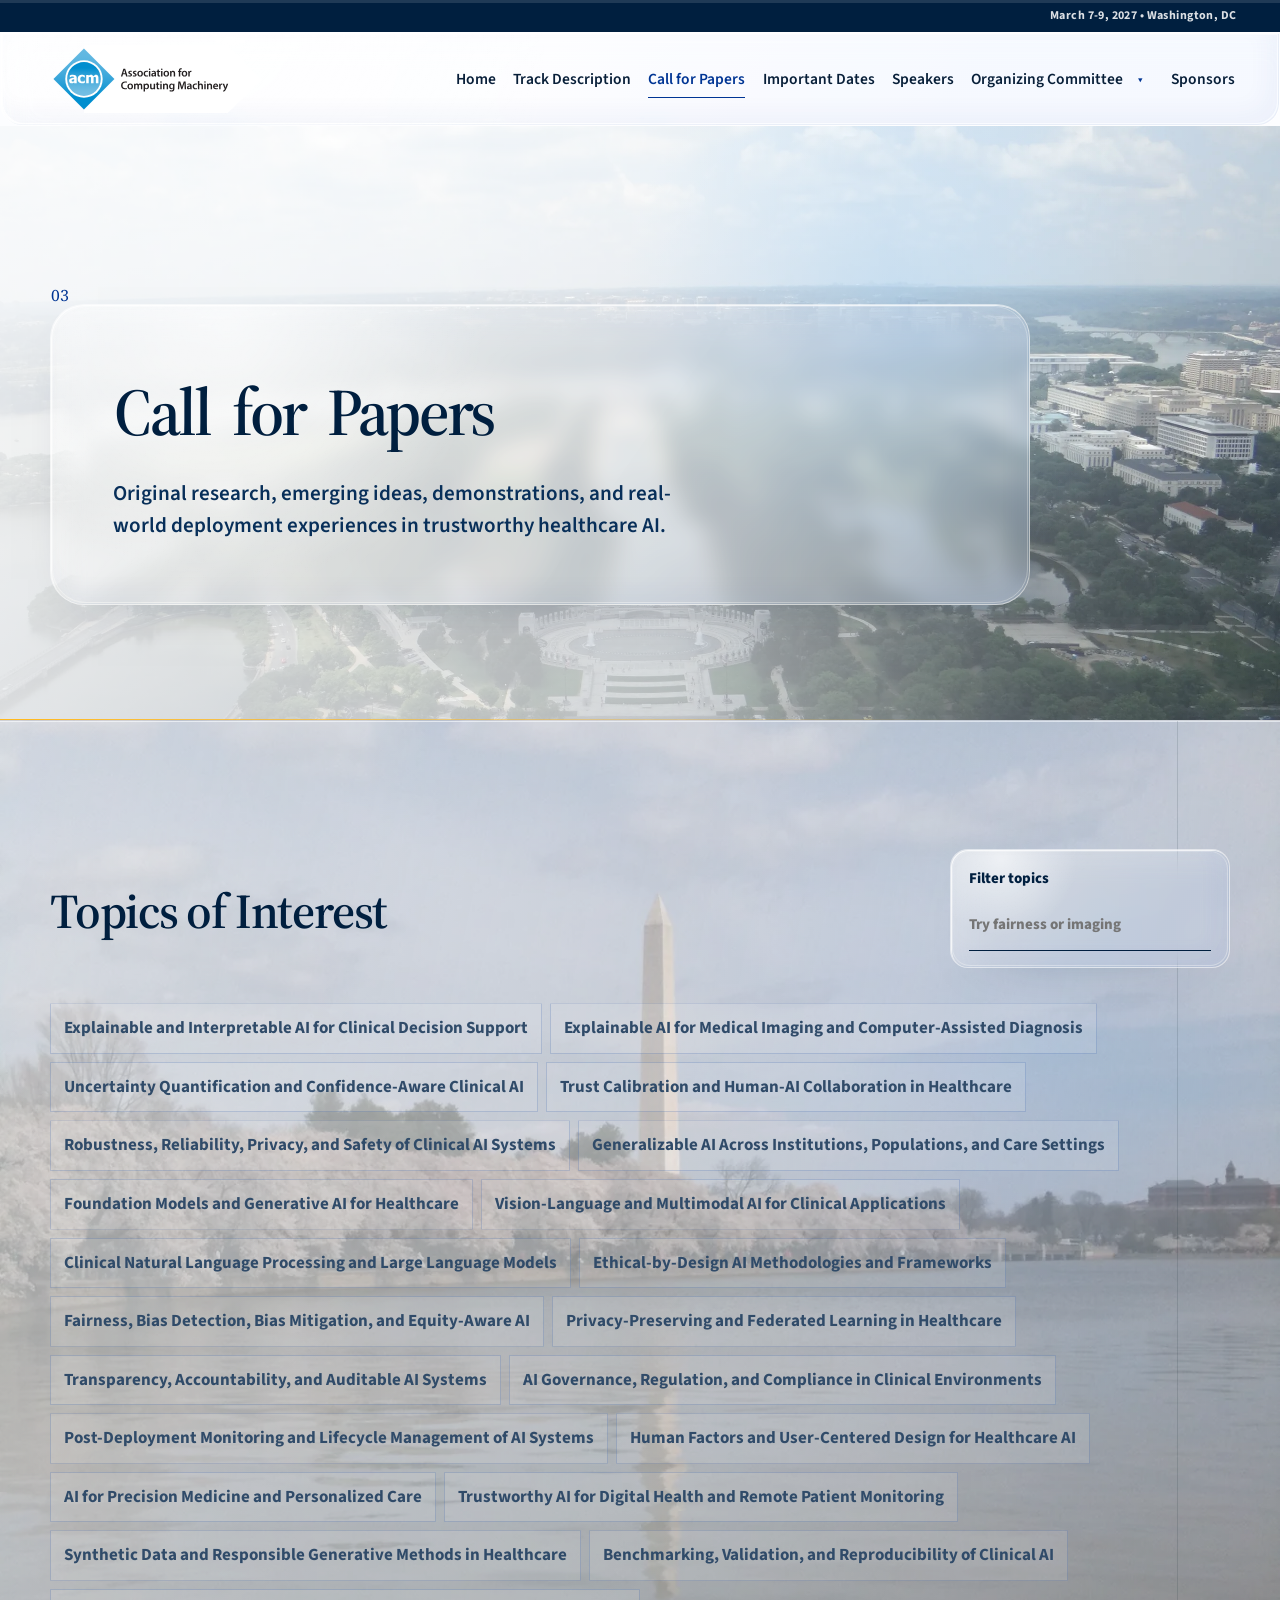
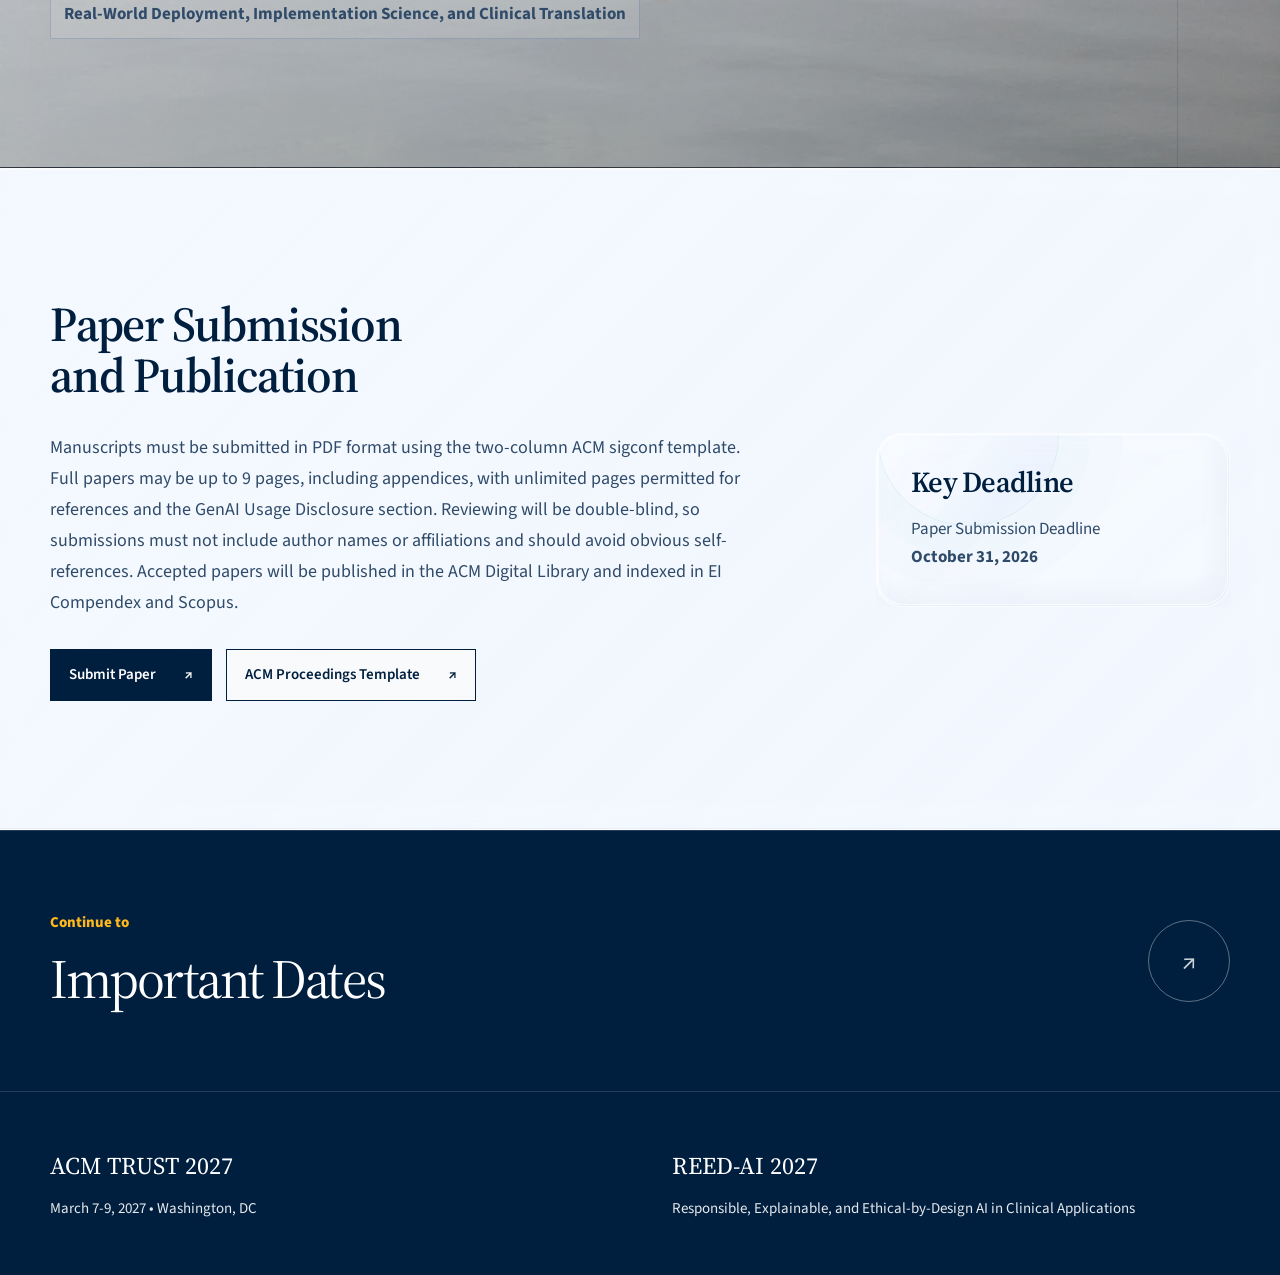
==== commit e755e2be: "Update conference content and navigation" ====
--- a/call-for-papers.html
+++ b/call-for-papers.html
@@ -2,22 +2,20 @@
 <html lang="en">
 <head>
   <meta charset="utf-8"><meta name="viewport" content="width=device-width, initial-scale=1">
-  <meta name="description" content="Call for Papers for the ACM Trust 2027 REED-AI track.">
-  <title>Call for Papers | ACM Trust 2027</title>
+  <meta name="description" content="Call for Papers for the ACM TRUST 2027 REED-AI track.">
+  <title>Call for Papers | ACM TRUST 2027</title>
   <link rel="preconnect" href="https://fonts.googleapis.com"><link rel="preconnect" href="https://fonts.gstatic.com" crossorigin>
   <link href="https://fonts.googleapis.com/css2?family=Source+Sans+3:wght@400;500;600;700&family=Source+Serif+4:opsz,wght@8..60,400;8..60,500;8..60,600;8..60,700&display=swap" rel="stylesheet">
   <link rel="stylesheet" href="static/css/index.css">
 </head>
 <body data-page="papers">
-  <a class="skip-link" href="#submission-types">Skip to content</a><div id="site-header"></div>
+  <a class="skip-link" href="#topics">Skip to content</a><div id="site-header"></div>
   <main class="site-main">
-    <section class="page-masthead"><div class="content-wrap"><div class="masthead-panel"><p class="eyebrow">REED-AI Scientific Session</p><h1>Call for Papers</h1><p class="subtitle">Original research, emerging ideas, demonstrations, and real-world deployment experiences in trustworthy healthcare AI.</p><div class="masthead-facts"><span>15-20 anticipated submissions</span><span>Approximately 8-10 papers</span></div></div></div></section>
+    <section class="page-masthead"><div class="content-wrap"><div class="masthead-panel"><p class="eyebrow">REED-AI Scientific Session</p><h1>Call for Papers</h1><p class="subtitle">Original research, emerging ideas, demonstrations, and real-world deployment experiences in trustworthy healthcare AI.</p></div></div></section>
 
-    <section class="content-section" id="submission-types"><div class="content-wrap glass-panel"><p class="eyebrow">Submission Types</p><h2 class="section-heading">Four ways to contribute</h2><div class="submission-grid" id="submission-grid"></div></div></section>
+    <section class="content-section image-band" id="topics"><div class="content-wrap glass-panel"><div class="topic-tools"><div><h2 class="section-heading single-line-heading">Topics of Interest</h2></div><label class="topic-search"><span>Filter topics</span><input id="topic-filter" type="search" placeholder="Try fairness or imaging"></label></div><div class="topic-list" id="topic-list" aria-live="polite"></div><p class="topic-empty" id="topic-empty" hidden>No topics match that filter.</p></div></section>
 
-    <section class="content-section image-band" id="topics"><div class="content-wrap glass-panel"><div class="topic-tools"><div><p class="eyebrow">Topics of Interest</p><h2 class="section-heading">Clinical AI across the trust lifecycle</h2></div><label class="topic-search"><span>Filter topics</span><input id="topic-filter" type="search" placeholder="Try fairness or imaging"></label></div><div class="topic-list" id="topic-list" aria-live="polite"></div><p class="topic-empty" id="topic-empty" hidden>No topics match that filter.</p></div></section>
-
-    <section class="content-section" id="guidelines"><div class="content-wrap glass-panel"><p class="eyebrow">Guidelines</p><h2 class="section-heading">Submission information</h2><div class="feature-split"><div class="prose"><p>The proposal anticipates a 50% acceptance rate and approximately 8-10 presented papers. Submissions should address responsible, explainable, safe, equitable, or governable AI in healthcare and clinical applications.</p><p>The submission portal, formatting template, review criteria, and author instructions have not yet been announced.</p></div><aside class="side-card"><h3>Key Deadline</h3><p>Paper Submission Deadline</p><p><strong>October 31, 2026</strong></p></aside></div></div></section>
+    <section class="content-section" id="guidelines"><div class="content-wrap glass-panel"><h2 class="section-heading">Paper Submission and Publication</h2><div class="feature-split"><div class="prose"><p>Manuscripts must be submitted in PDF format using the two-column ACM sigconf template. Full papers may be up to 9 pages, including appendices, with unlimited pages permitted for references and the GenAI Usage Disclosure section. Reviewing will be double-blind, so submissions must not include author names or affiliations and should avoid obvious self-references. Accepted papers will be published in the ACM Digital Library and indexed in EI Compendex and Scopus.</p><div class="submission-actions"><a class="button primary" href="https://cmt3.research.microsoft.com/TRUST2027/Submission/Index" target="_blank" rel="noopener">Submit Paper</a><a class="button secondary" href="https://www.acm.org/publications/proceedings-template" target="_blank" rel="noopener">ACM Proceedings Template</a></div></div><aside class="side-card"><h3>Key Deadline</h3><p>Paper Submission Deadline</p><p><strong>October 31, 2026</strong></p></aside></div></div></section>
   </main><div id="site-footer"></div><script src="static/vendor/three.r134.min.js"></script><script src="static/vendor/vanta.net.min.js"></script><script src="static/vendor/rt-liquid-glass.js"></script><script src="static/js/index.js"></script>
 </body>
 </html>
--- a/static/css/index.css
+++ b/static/css/index.css
@@ -2553,3 +2553,451 @@
   .people-grid .person-photo,
   .people-grid .person-card::after { height: 310px; }
 }
+
+/* Circular profile system shared with the Pitt HexAI family of sites */
+.people-grid,
+.organizer-grid,
+.program-committee-grid,
+.webmaster-grid {
+  width: 100%;
+  max-width: 934px;
+  display: flex;
+  flex-wrap: wrap;
+  align-items: stretch;
+  justify-content: center;
+  gap: 48px 32px;
+  margin: 48px auto 0;
+}
+
+.people-grid .person-card {
+  flex: 0 0 290px;
+  width: 290px;
+  max-width: 290px;
+  margin: 0;
+  display: flex;
+  flex-direction: column;
+  align-items: center;
+  overflow: visible;
+  border-radius: 0;
+}
+
+.people-grid .person-card::after {
+  display: none;
+}
+
+.people-grid .person-photo,
+.six-person-grid .person-photo {
+  flex: 0 0 176px;
+  width: 176px;
+  height: 176px;
+  margin: 0 auto 22px;
+  overflow: hidden;
+  aspect-ratio: 1;
+  border: 4px solid rgba(255,255,255,.72);
+  border-radius: 50%;
+  background: var(--paper-deep);
+  box-shadow:
+    0 18px 42px rgba(3,25,49,.18),
+    inset 0 0 0 1px rgba(0,53,148,.08);
+  transition: transform .42s var(--ease), box-shadow .42s var(--ease);
+}
+
+.people-grid .person-photo img {
+  width: 100%;
+  height: 100%;
+  padding: 0;
+  object-fit: cover;
+  object-position: center 18%;
+  filter: none;
+  transform: scale(1);
+  transition: transform .55s var(--ease), filter .35s ease;
+}
+
+.people-grid .person-copy,
+.six-person-grid .person-copy {
+  width: 100%;
+  height: 154px;
+  min-height: 154px;
+  max-height: 154px;
+  margin: 0;
+  padding: 22px 18px 20px;
+  display: flex;
+  flex-direction: column;
+  align-items: center;
+  color: var(--navy);
+  text-align: center;
+  border: 1px solid rgba(255,255,255,.46);
+  border-radius: 24px;
+  background:
+    radial-gradient(circle at var(--glass-x, 20%) var(--glass-y, 12%), rgba(139,196,255,.12), transparent 44%),
+    rgba(229,241,255,.30);
+  box-shadow:
+    inset 1px 1px 0 rgba(255,255,255,.74),
+    inset -1px -1px 0 rgba(0,53,148,.055),
+    0 16px 38px rgba(3,25,49,.10);
+  backdrop-filter: blur(18px) saturate(134%);
+  -webkit-backdrop-filter: blur(18px) saturate(134%);
+  transition: transform .35s var(--ease), box-shadow .35s ease, background .35s ease;
+}
+
+.people-grid .person-copy .role,
+.six-person-grid .person-copy .role {
+  display: none;
+}
+
+.people-grid .person-copy h3,
+.six-person-grid .person-copy h3 {
+  width: 100%;
+  min-height: 52px;
+  margin: 0;
+  display: flex;
+  align-items: center;
+  justify-content: center;
+  color: var(--navy);
+  font-size: 20px;
+  line-height: 1.16;
+}
+
+.people-grid .person-copy h3 a {
+  color: inherit;
+  text-decoration: none;
+  transition: color .25s ease;
+}
+
+.people-grid .person-copy h3 a:hover {
+  color: var(--blue);
+}
+
+.people-grid .person-copy h3 a:focus-visible {
+  outline: 2px solid var(--blue-bright);
+  outline-offset: 4px;
+  border-radius: 4px;
+}
+
+.people-grid .person-copy .affiliation,
+.six-person-grid .person-copy .affiliation {
+  width: 100%;
+  min-height: 22px;
+  margin-top: auto;
+  overflow: visible;
+  color: #174f83;
+  font-size: 14.5px;
+  font-weight: 700;
+  line-height: 1.35;
+  text-align: center;
+  white-space: nowrap;
+}
+
+.people-grid .person-card:hover .person-photo,
+.people-grid .person-card:focus-within .person-photo {
+  transform: translateY(-5px);
+  box-shadow:
+    0 24px 54px rgba(3,25,49,.24),
+    0 0 0 7px rgba(168,216,255,.18);
+}
+
+.people-grid .person-card:hover .person-photo img,
+.people-grid .person-card:focus-within .person-photo img {
+  transform: scale(1.075);
+  filter: saturate(1.04) contrast(1.02);
+}
+
+.people-grid .person-card:hover .person-copy,
+.people-grid .person-card:focus-visible .person-copy,
+.people-grid .person-card:focus-within .person-copy {
+  transform: none;
+  color: var(--navy);
+  border-color: rgba(255,255,255,.52);
+  background:
+    radial-gradient(circle at var(--glass-x, 20%) var(--glass-y, 12%), rgba(139,196,255,.16), transparent 44%),
+    rgba(229,241,255,.34);
+  box-shadow:
+    inset 1px 1px 0 rgba(255,255,255,.78),
+    inset -1px -1px 0 rgba(0,53,148,.055),
+    0 18px 42px rgba(3,25,49,.12);
+}
+
+.people-grid .person-card:hover .person-copy h3,
+.people-grid .person-card:focus-visible .person-copy h3,
+.people-grid .person-card:focus-within .person-copy h3 {
+  color: var(--navy);
+}
+
+.people-grid .person-card:hover .person-copy .affiliation,
+.people-grid .person-card:focus-visible .person-copy .affiliation,
+.people-grid .person-card:focus-within .person-copy .affiliation {
+  color: #174f83;
+}
+
+@media (max-width: 1000px) {
+  .people-grid,
+  .organizer-grid,
+  .program-committee-grid,
+  .webmaster-grid {
+    max-width: 612px;
+  }
+}
+
+@media (max-width: 660px) {
+  .people-grid,
+  .organizer-grid,
+  .program-committee-grid,
+  .webmaster-grid {
+    max-width: 320px;
+  }
+
+  .people-grid .person-card {
+    flex: 0 1 320px;
+    width: min(100%, 320px);
+    max-width: 320px;
+  }
+}
+
+/* Conference identity, committee navigation, and content refinements */
+:root { --header-h: 126px; }
+
+.utility-bar {
+  justify-content: flex-end;
+  font-size: 12px;
+  letter-spacing: .035em;
+  text-transform: none;
+}
+
+.utility-links { margin-left: auto; }
+
+.conference-brand {
+  min-width: 217px;
+  border-radius: 8px;
+}
+
+.conference-brand img {
+  width: auto;
+  height: 68px;
+  border-radius: 6px;
+  object-fit: contain;
+  transition: transform .35s var(--ease), filter .35s ease;
+}
+
+.conference-brand:hover img { transform: translateY(-2px) scale(1.015); }
+.conference-brand:focus-visible { outline: 3px solid var(--blue-bright); outline-offset: 4px; }
+
+.page-nav > ul { display: flex; align-items: center; gap: clamp(12px, 1.35vw, 24px); }
+.nav-item { position: relative; }
+.nav-parent-row { display: flex; align-items: center; gap: 3px; }
+
+.dropdown-toggle {
+  width: 28px;
+  height: 36px;
+  display: grid;
+  place-items: center;
+  border: 0;
+  color: var(--blue);
+  background: transparent;
+  cursor: pointer;
+}
+
+.dropdown-toggle span {
+  display: block;
+  font-size: 15px;
+  line-height: 1;
+  transition: transform .3s var(--ease);
+}
+
+.has-dropdown.is-open .dropdown-toggle span { transform: rotate(180deg); }
+
+.page-nav .nav-dropdown {
+  position: absolute;
+  z-index: 260;
+  top: calc(100% + 10px);
+  right: 0;
+  width: 250px;
+  display: grid;
+  gap: 0;
+  padding: 9px;
+  list-style: none;
+  border: 1px solid rgba(255,255,255,.7);
+  border-radius: 18px;
+  background: rgba(238,247,255,.88);
+  box-shadow: 0 24px 60px -28px rgba(0,31,63,.65);
+  backdrop-filter: blur(20px) saturate(140%);
+  -webkit-backdrop-filter: blur(20px) saturate(140%);
+  opacity: 0;
+  visibility: hidden;
+  transform: translateY(-8px);
+  pointer-events: none;
+  transition: opacity .25s ease, transform .32s var(--ease), visibility .25s;
+}
+
+.page-nav .nav-dropdown a {
+  padding: 11px 13px;
+  border-radius: 10px;
+  font-size: 15px;
+  line-height: 1.25;
+  white-space: normal;
+}
+
+.page-nav .nav-dropdown a::after { display: none; }
+.page-nav .nav-dropdown a:hover,
+.page-nav .nav-dropdown a:focus-visible { color: var(--navy); background: rgba(168,216,255,.42); }
+
+.has-dropdown.is-open > .nav-dropdown {
+  opacity: 1;
+  visibility: visible;
+  transform: none;
+  pointer-events: auto;
+}
+
+@media (hover: hover) and (min-width: 1181px) {
+  .has-dropdown:hover > .nav-dropdown,
+  .has-dropdown:focus-within > .nav-dropdown {
+    opacity: 1;
+    visibility: visible;
+    transform: none;
+    pointer-events: auto;
+  }
+}
+
+.single-line-title,
+.single-line-heading { white-space: nowrap; }
+
+.page-masthead h1.single-line-title {
+  font-size: clamp(2.9rem, 5.1vw, 5.1rem);
+  line-height: 1.05;
+}
+
+.organizing-intro {
+  max-width: 780px;
+  font-size: clamp(1.05rem, 1.45vw, 1.25rem);
+}
+
+.focus-list { border-top: 1px solid var(--line); }
+
+.focus-item {
+  counter-increment: focus;
+  display: grid;
+  grid-template-columns: 40px minmax(0, 1fr) 28px;
+  align-items: center;
+  padding: 18px 0;
+  border-bottom: 1px solid var(--line);
+  outline: none;
+  transition: padding .38s var(--ease), background .3s ease;
+}
+
+.focus-item::before {
+  content: "0" counter(focus);
+  color: #8a5b00;
+  font-family: var(--font-display);
+  font-size: 16px;
+}
+
+.focus-item::after {
+  content: "+";
+  color: var(--blue);
+  font-family: var(--font-body);
+  font-size: 22px;
+  font-weight: 500;
+  line-height: 1;
+  transition: transform .35s var(--ease);
+}
+
+.focus-item h3 {
+  color: var(--navy);
+  font-size: clamp(1.25rem, 1.8vw, 1.55rem);
+  font-weight: 500;
+  line-height: 1.2;
+  letter-spacing: -.02em;
+}
+
+.focus-description {
+  grid-column: 2 / -1;
+  display: grid;
+  grid-template-rows: 0fr;
+  opacity: 0;
+  transition: grid-template-rows .45s var(--ease), opacity .3s ease, margin-top .4s var(--ease);
+}
+
+.focus-description p {
+  min-height: 0;
+  overflow: hidden;
+  max-width: 64ch;
+  color: #2f4f72;
+  font-size: 16px;
+  line-height: 1.55;
+}
+
+.focus-item:hover,
+.focus-item:focus,
+.focus-item:focus-within {
+  padding-left: 10px;
+  background: rgba(255,255,255,.22);
+}
+
+.focus-item:hover::after,
+.focus-item:focus::after,
+.focus-item:focus-within::after { transform: rotate(45deg); }
+
+.focus-item:hover .focus-description,
+.focus-item:focus .focus-description,
+.focus-item:focus-within .focus-description {
+  grid-template-rows: 1fr;
+  margin-top: 10px;
+  opacity: 1;
+}
+
+.focus-item:focus-visible { box-shadow: inset 3px 0 0 var(--blue-bright); }
+
+.submission-actions {
+  display: flex;
+  flex-wrap: wrap;
+  gap: 14px;
+  margin-top: 30px;
+}
+
+@media (max-width: 1180px) {
+  :root { --header-h: 112px; }
+  .conference-brand { min-width: 185px; }
+  .conference-brand img { height: 58px; }
+  .page-nav { max-height: calc(100vh - 72px); overflow-y: auto; }
+  .page-nav > ul { display: grid; grid-template-columns: repeat(2, 1fr); gap: 0 30px; }
+  .nav-parent-row > a { flex: 1; }
+  .dropdown-toggle { width: 46px; height: 48px; border-bottom: 1px solid var(--line); }
+  .page-nav .nav-dropdown {
+    position: static;
+    width: 100%;
+    max-height: 0;
+    padding: 0 12px;
+    overflow: hidden;
+    border: 0;
+    border-radius: 0 0 14px 14px;
+    background: rgba(231,243,255,.72);
+    box-shadow: none;
+    opacity: 0;
+    visibility: hidden;
+    transform: none;
+  }
+  .page-nav .nav-dropdown a { padding: 10px 12px; border-bottom: 0; font-size: 15px; }
+  .has-dropdown.is-open > .nav-dropdown {
+    max-height: 180px;
+    padding: 7px 12px 10px;
+    opacity: 1;
+    visibility: visible;
+  }
+}
+
+@media (hover: none), (max-width: 760px) {
+  .focus-description { grid-template-rows: 1fr; margin-top: 9px; opacity: 1; }
+  .focus-item::after { display: none; }
+}
+
+@media (max-width: 640px) {
+  :root { --header-h: 104px; }
+  .conference-brand { min-width: 153px; }
+  .conference-brand img { height: 48px; }
+  .page-nav > ul { grid-template-columns: 1fr; }
+  .page-masthead h1.single-line-title { font-size: clamp(1.8rem, 7.8vw, 3rem); }
+  .single-line-heading { white-space: normal; }
+  .focus-item { grid-template-columns: 34px minmax(0, 1fr); padding-block: 20px; }
+  .focus-description { grid-column: 2; }
+  .focus-description p { font-size: 15.5px; }
+  .submission-actions { display: grid; grid-template-columns: 1fr; }
+}
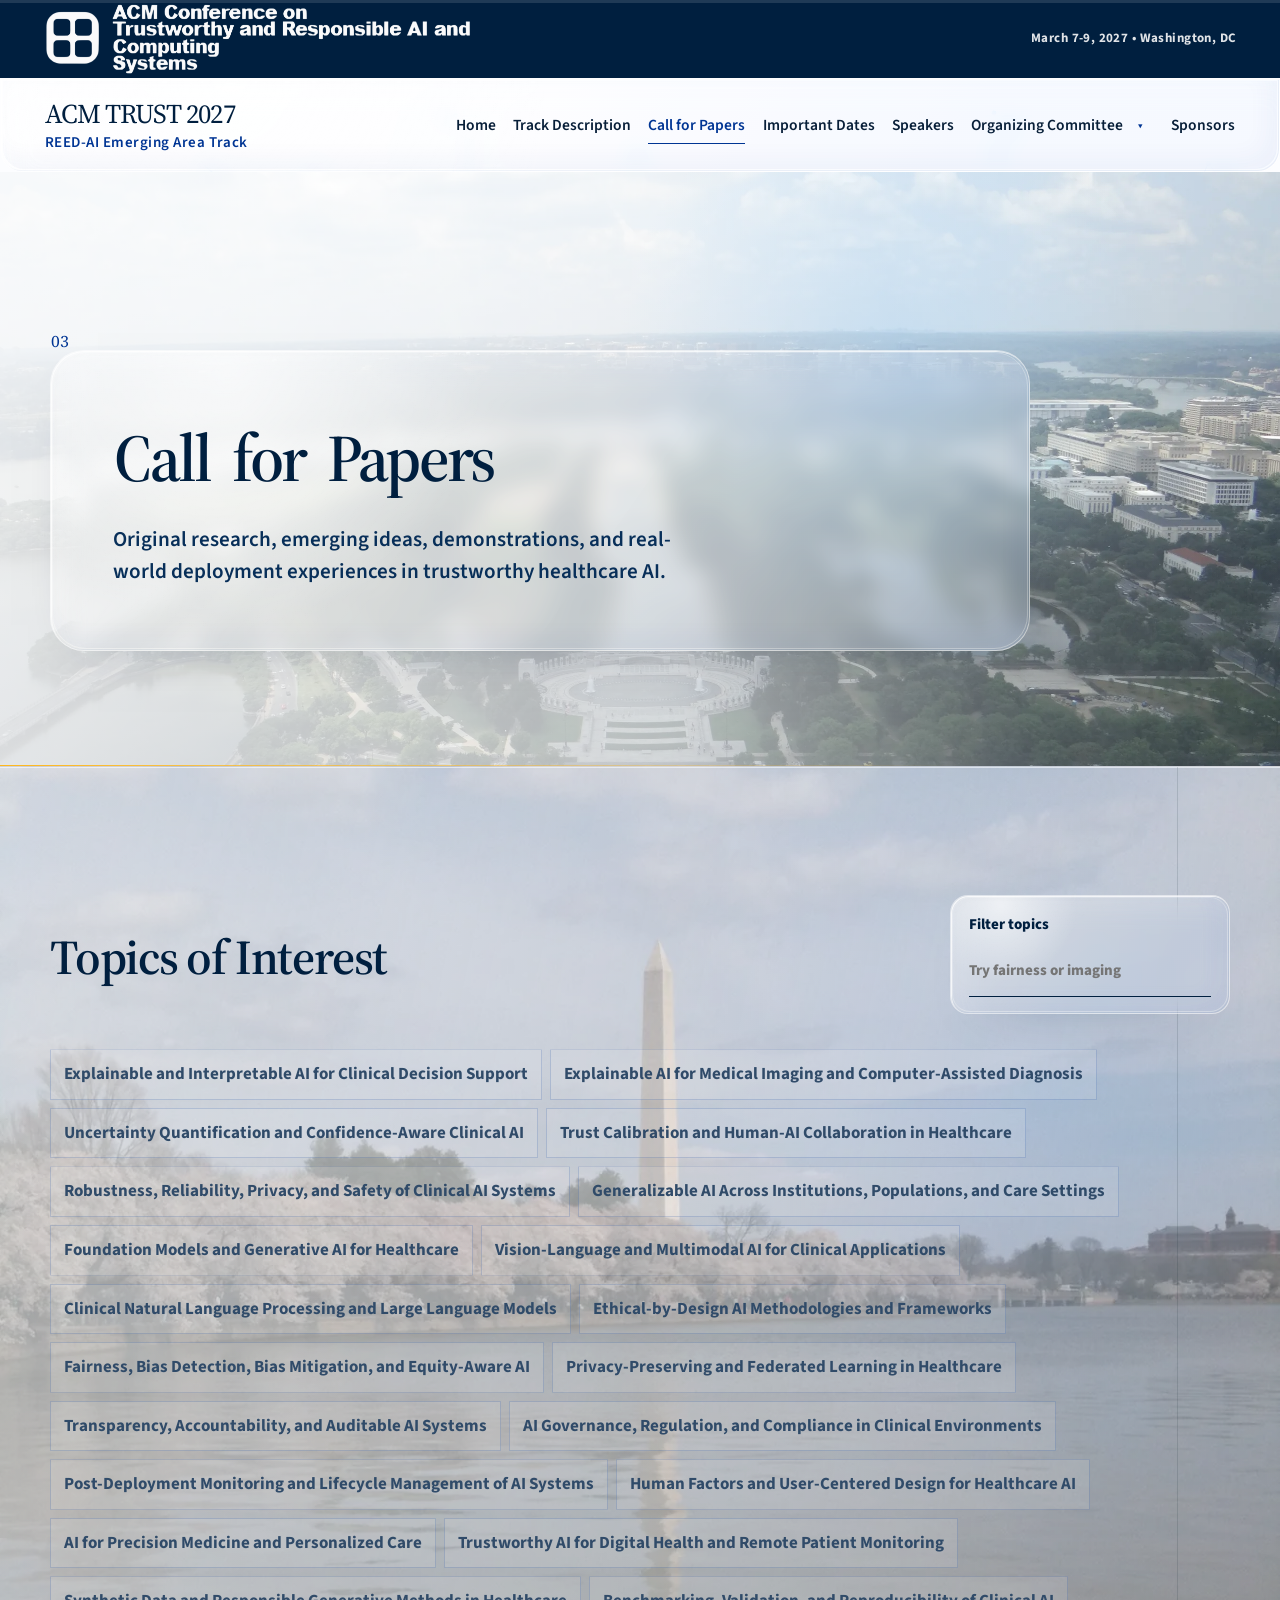
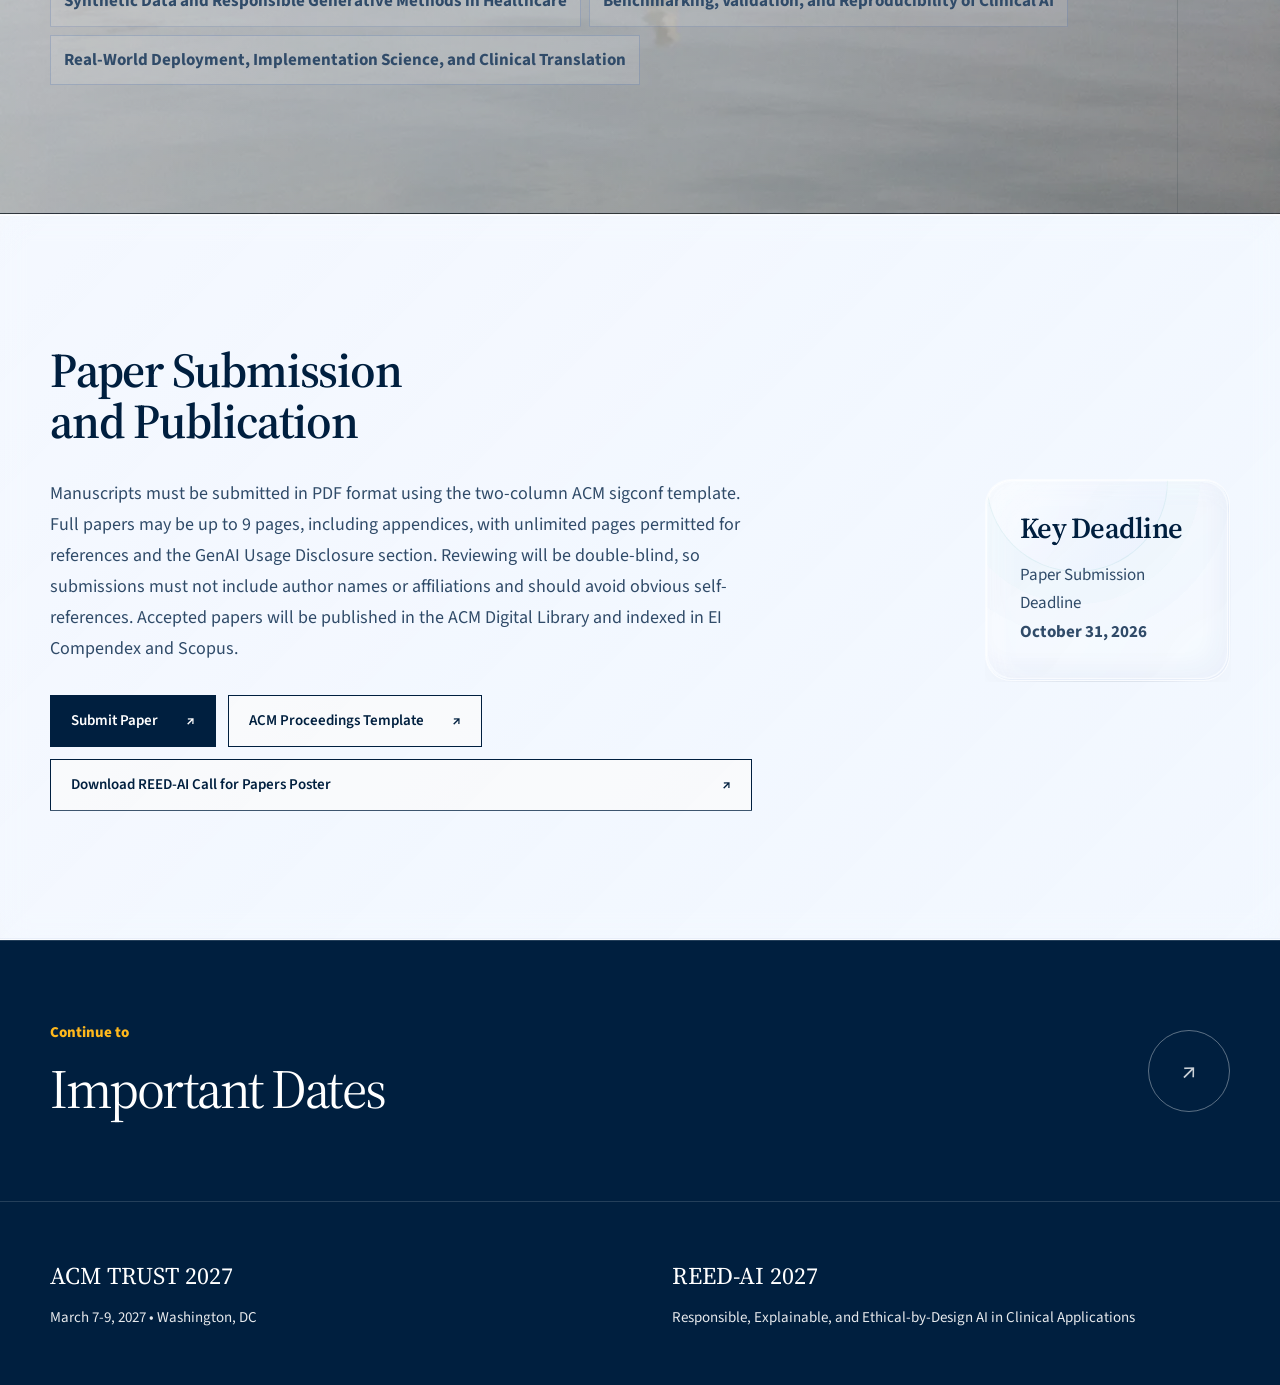
==== commit 775653b3: "Update banner, dropdown, and conference media" ====
--- a/call-for-papers.html
+++ b/call-for-papers.html
@@ -15,7 +15,7 @@
 
     <section class="content-section image-band" id="topics"><div class="content-wrap glass-panel"><div class="topic-tools"><div><h2 class="section-heading single-line-heading">Topics of Interest</h2></div><label class="topic-search"><span>Filter topics</span><input id="topic-filter" type="search" placeholder="Try fairness or imaging"></label></div><div class="topic-list" id="topic-list" aria-live="polite"></div><p class="topic-empty" id="topic-empty" hidden>No topics match that filter.</p></div></section>
 
-    <section class="content-section" id="guidelines"><div class="content-wrap glass-panel"><h2 class="section-heading">Paper Submission and Publication</h2><div class="feature-split"><div class="prose"><p>Manuscripts must be submitted in PDF format using the two-column ACM sigconf template. Full papers may be up to 9 pages, including appendices, with unlimited pages permitted for references and the GenAI Usage Disclosure section. Reviewing will be double-blind, so submissions must not include author names or affiliations and should avoid obvious self-references. Accepted papers will be published in the ACM Digital Library and indexed in EI Compendex and Scopus.</p><div class="submission-actions"><a class="button primary" href="https://cmt3.research.microsoft.com/TRUST2027/Submission/Index" target="_blank" rel="noopener">Submit Paper</a><a class="button secondary" href="https://www.acm.org/publications/proceedings-template" target="_blank" rel="noopener">ACM Proceedings Template</a></div></div><aside class="side-card"><h3>Key Deadline</h3><p>Paper Submission Deadline</p><p><strong>October 31, 2026</strong></p></aside></div></div></section>
+    <section class="content-section submission-publication" id="guidelines"><div class="content-wrap glass-panel"><h2 class="section-heading">Paper Submission and Publication</h2><div class="feature-split"><div class="prose"><p>Manuscripts must be submitted in PDF format using the two-column ACM sigconf template. Full papers may be up to 9 pages, including appendices, with unlimited pages permitted for references and the GenAI Usage Disclosure section. Reviewing will be double-blind, so submissions must not include author names or affiliations and should avoid obvious self-references. Accepted papers will be published in the ACM Digital Library and indexed in EI Compendex and Scopus.</p><div class="submission-actions"><a class="button primary" href="https://cmt3.research.microsoft.com/TRUST2027/Submission/Index" target="_blank" rel="noopener">Submit Paper</a><a class="button secondary" href="https://www.acm.org/publications/proceedings-template" target="_blank" rel="noopener">ACM Proceedings Template</a><a class="button secondary poster-download-button" href="assets/documents/reed-ai-call-for-papers-poster.png" target="_blank" rel="noopener" download="REED-AI-ACM-TRUST-2027-Call-for-Papers-Poster.png" data-open-download>Download REED-AI Call for Papers Poster</a></div></div><aside class="side-card"><h3>Key Deadline</h3><p>Paper Submission Deadline</p><p><strong>October 31, 2026</strong></p></aside></div></div></section>
   </main><div id="site-footer"></div><script src="static/vendor/three.r134.min.js"></script><script src="static/vendor/vanta.net.min.js"></script><script src="static/vendor/rt-liquid-glass.js"></script><script src="static/js/index.js"></script>
 </body>
 </html>
--- a/static/css/index.css
+++ b/static/css/index.css
@@ -2848,8 +2848,7 @@
 }
 
 @media (hover: hover) and (min-width: 1181px) {
-  .has-dropdown:hover > .nav-dropdown,
-  .has-dropdown:focus-within > .nav-dropdown {
+  .has-dropdown:hover > .nav-dropdown {
     opacity: 1;
     visibility: visible;
     transform: none;
@@ -3001,3 +3000,166 @@
   .focus-description p { font-size: 15.5px; }
   .submission-actions { display: grid; grid-template-columns: 1fr; }
 }
+
+/* Restored two-tier conference banner and unclipped committee menu */
+:root {
+  --conference-banner-h: 78px;
+  --conference-nav-h: 94px;
+  --header-h: 172px;
+}
+
+.site-header {
+  z-index: 1000;
+  overflow: visible;
+}
+
+.utility-bar {
+  height: var(--conference-banner-h);
+  justify-content: space-between;
+  overflow: hidden;
+  color: rgba(255,255,255,.90);
+  background: var(--navy);
+}
+
+.conference-banner-logo {
+  flex: 0 1 430px;
+  width: clamp(290px, 34vw, 430px);
+  display: block;
+  border-radius: 8px;
+}
+
+.conference-banner-logo img {
+  width: 100%;
+  height: auto;
+  filter: brightness(0) invert(1);
+  opacity: .98;
+  transition: opacity .25s ease, transform .35s var(--ease);
+}
+
+.conference-banner-logo:hover img { opacity: 1; transform: translateY(-1px); }
+.conference-banner-logo:focus-visible { outline: 3px solid var(--aqua); outline-offset: 4px; }
+
+.utility-links {
+  flex: 0 0 auto;
+  margin-left: auto;
+  color: rgba(255,255,255,.88);
+  font-size: 13px;
+}
+
+.conference-header,
+.conference-header[rt-liquid-glass] {
+  height: var(--conference-nav-h);
+  overflow: visible;
+}
+
+.site-header.is-condensed .conference-header {
+  height: 78px;
+  transform: translateY(calc(-1 * var(--conference-banner-h)));
+}
+
+.conference-brand {
+  min-width: 230px;
+  border-radius: 8px;
+}
+
+.brand-copy {
+  display: grid;
+  line-height: 1;
+  transition: transform .35s var(--ease);
+}
+
+.conference-brand:hover .brand-copy { transform: translateY(-2px); }
+.conference-brand:focus-visible { outline: 3px solid var(--blue-bright); outline-offset: 5px; }
+
+.brand-copy strong {
+  color: var(--navy);
+  font-size: 27px;
+}
+
+.brand-copy span {
+  margin-top: 8px;
+  color: var(--blue);
+  font-size: 15px;
+  letter-spacing: .035em;
+  text-transform: none;
+}
+
+.page-nav,
+.page-nav > ul,
+.nav-item { overflow: visible; }
+
+.page-nav .nav-dropdown {
+  z-index: 1400;
+  box-shadow: 0 28px 72px -30px rgba(0,31,63,.78);
+}
+
+.submission-publication .feature-split {
+  grid-template-columns: minmax(0, 1.55fr) minmax(245px, .45fr);
+}
+
+.submission-actions {
+  align-items: stretch;
+  gap: 12px;
+}
+
+.submission-actions .button {
+  min-height: 50px;
+  padding-inline: 20px;
+  text-align: center;
+}
+
+.poster-download-button { flex: 1 1 310px; }
+
+@media (max-width: 1180px) {
+  :root {
+    --conference-banner-h: 68px;
+    --conference-nav-h: 84px;
+    --header-h: 152px;
+  }
+
+  .conference-banner-logo {
+    flex-basis: 340px;
+    width: clamp(260px, 40vw, 340px);
+  }
+
+  .conference-brand { min-width: 220px; }
+  .brand-copy strong { font-size: 25px; }
+  .brand-copy span { font-size: 14px; }
+  .site-header.is-condensed .conference-header {
+    height: 72px;
+    transform: translateY(calc(-1 * var(--conference-banner-h)));
+  }
+  .page-nav { top: var(--header-h); }
+  .site-header.is-condensed .page-nav { top: 72px; }
+  .submission-publication .feature-split { grid-template-columns: 1fr; }
+}
+
+@media (max-width: 640px) {
+  :root {
+    --conference-banner-h: 64px;
+    --conference-nav-h: 78px;
+    --header-h: 142px;
+  }
+
+  .conference-banner-logo {
+    flex-basis: 230px;
+    width: 230px;
+  }
+
+  .utility-links { font-size: 11px; }
+  .conference-brand { min-width: 0; }
+  .brand-copy strong { font-size: 21px; }
+  .brand-copy span { max-width: 220px; font-size: 12.5px; }
+  .site-header.is-condensed .conference-header {
+    height: 66px;
+    transform: translateY(calc(-1 * var(--conference-banner-h)));
+  }
+  .page-nav { top: var(--header-h); }
+  .site-header.is-condensed .page-nav { top: 66px; }
+}
+
+@media (max-width: 500px) {
+  .utility-bar { justify-content: flex-start; }
+  .conference-banner-logo { flex-basis: 255px; width: 255px; }
+  .utility-links { display: none; }
+}
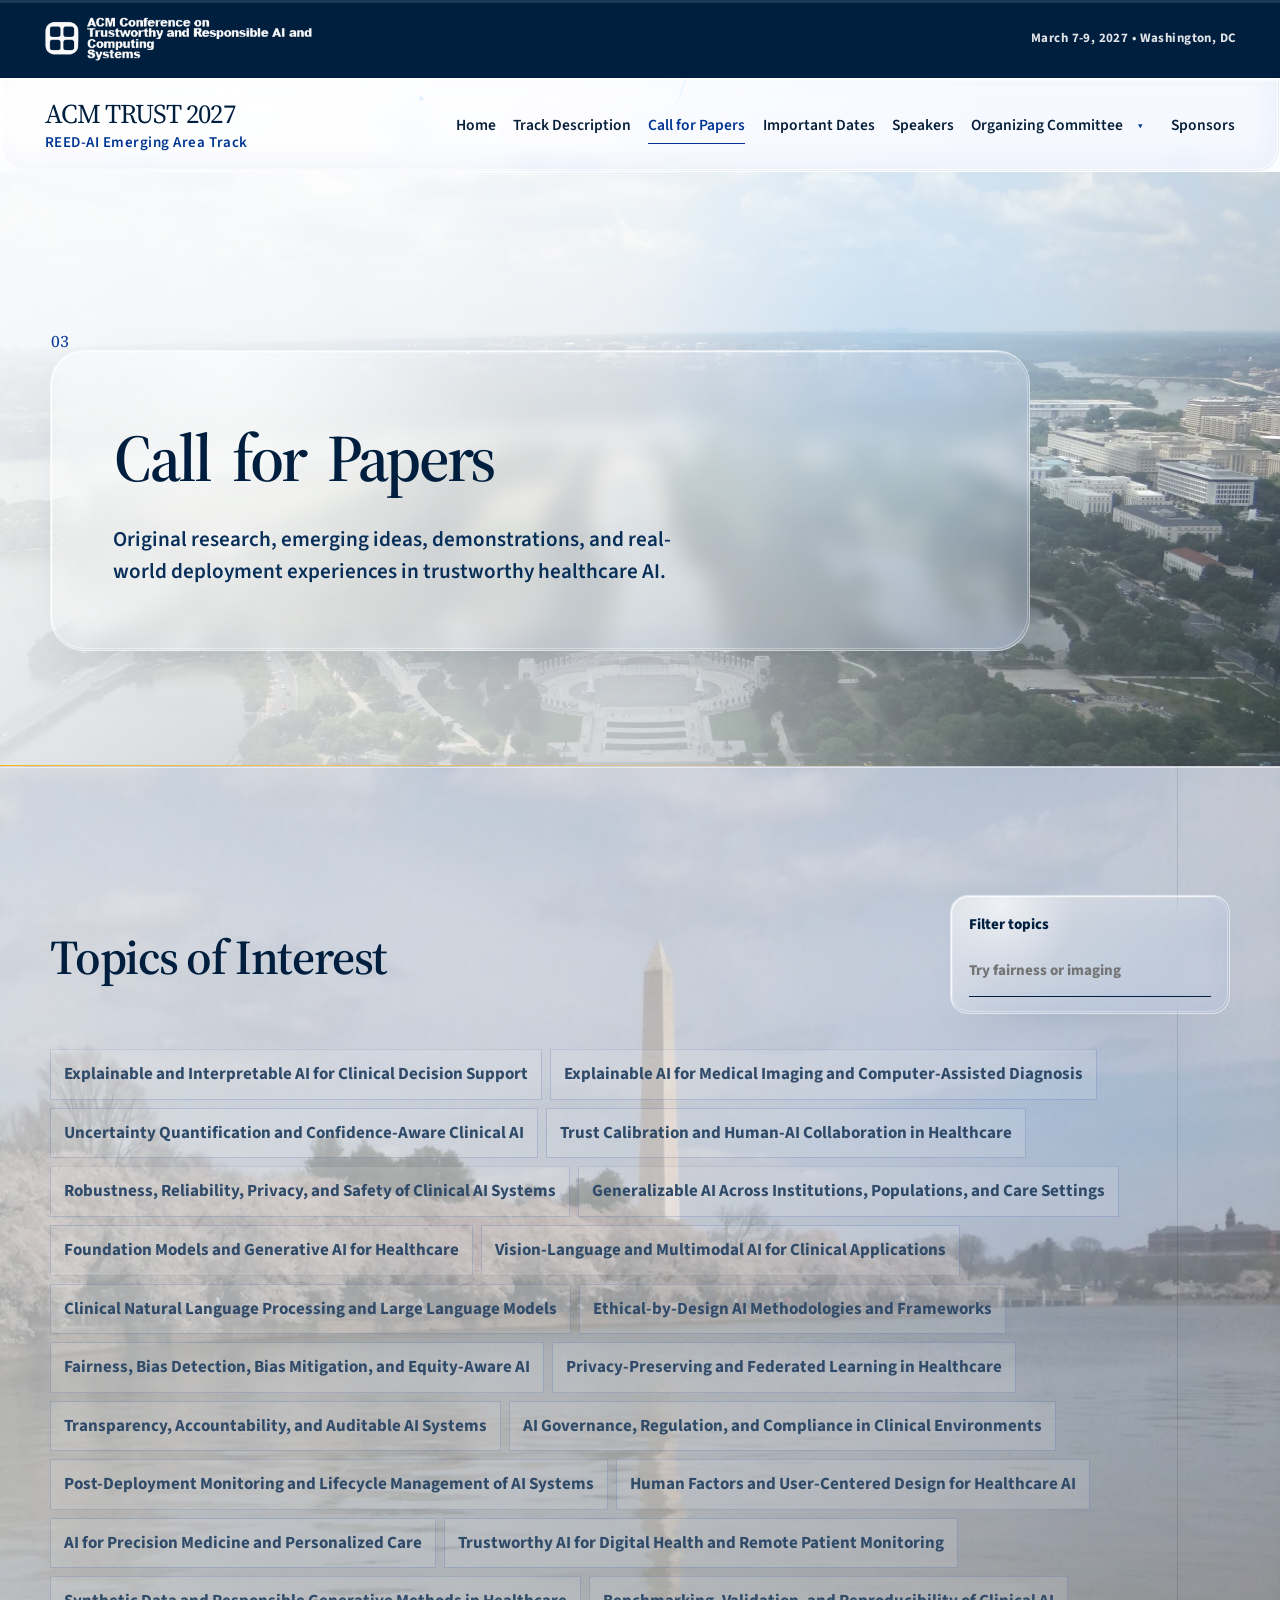
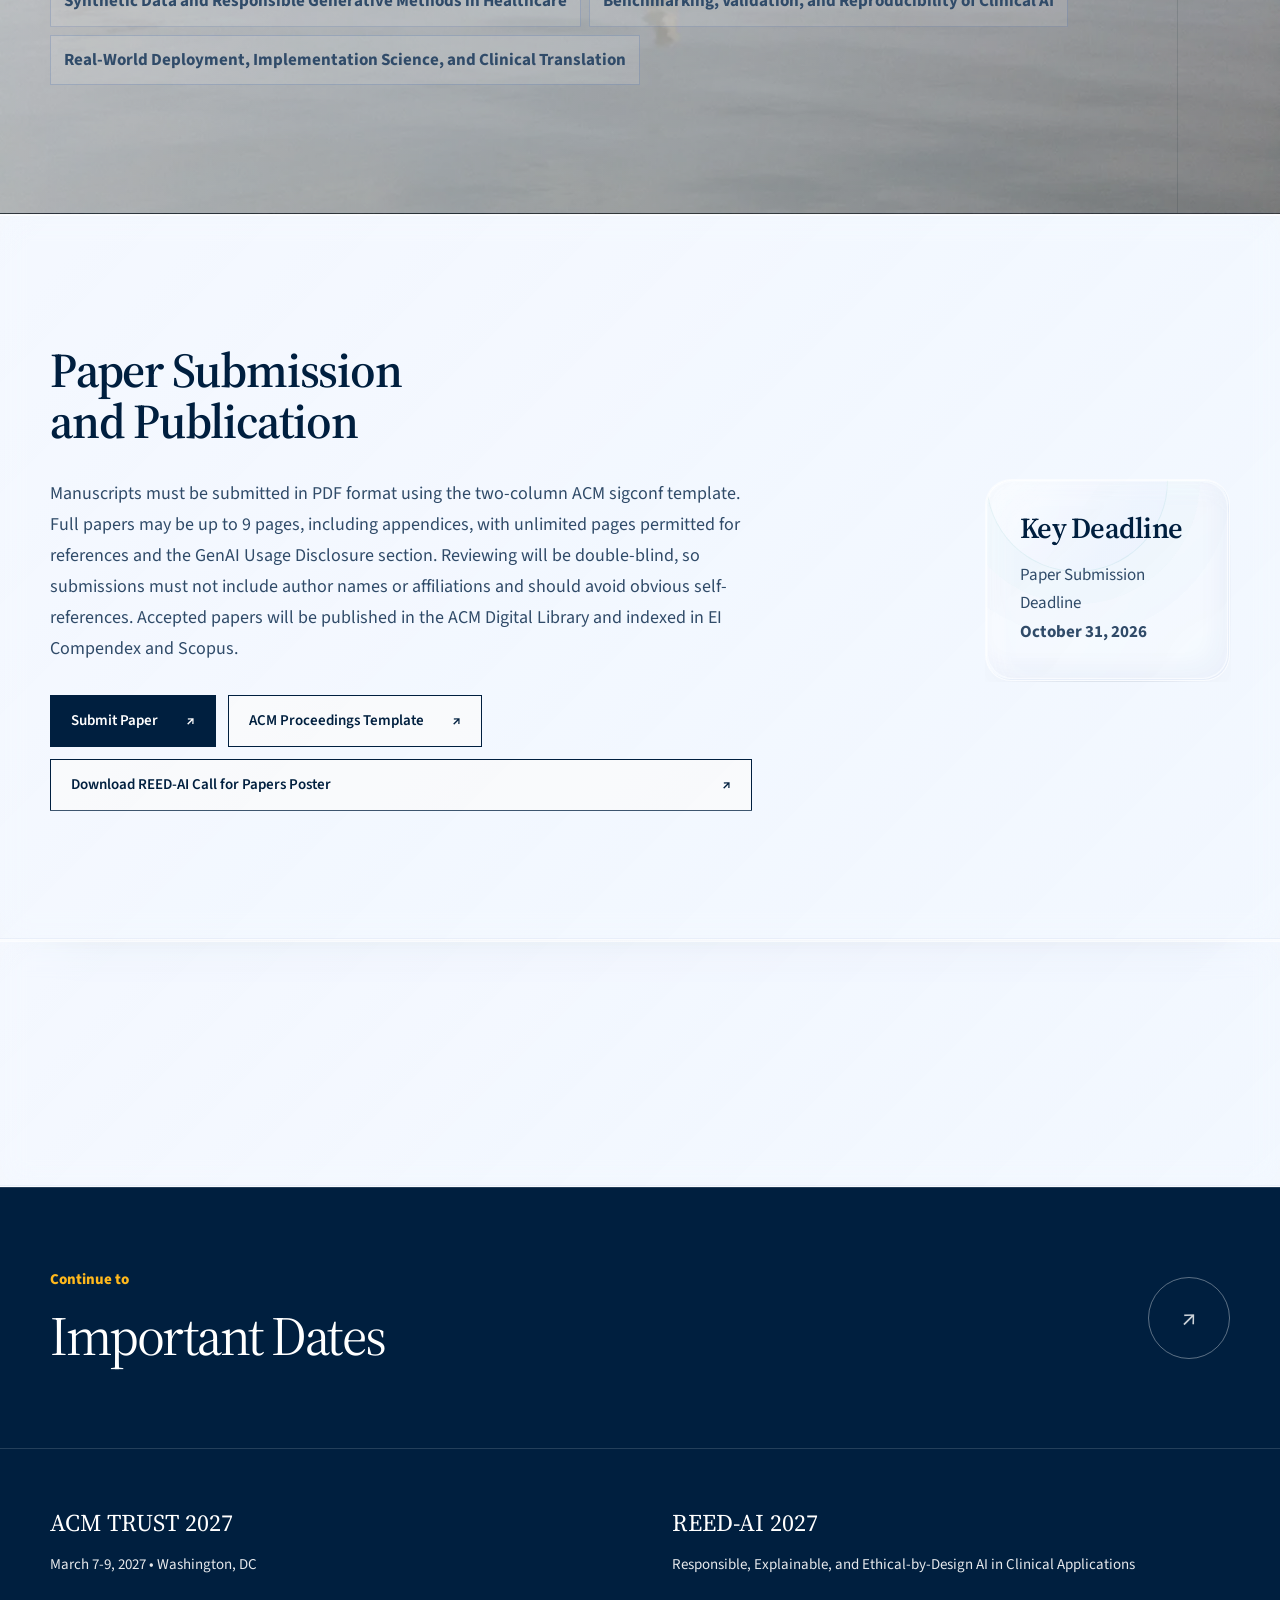
==== commit 39754cfa: "Refine banner logo and display conference poster" ====
--- a/call-for-papers.html
+++ b/call-for-papers.html
@@ -16,6 +16,8 @@
     <section class="content-section image-band" id="topics"><div class="content-wrap glass-panel"><div class="topic-tools"><div><h2 class="section-heading single-line-heading">Topics of Interest</h2></div><label class="topic-search"><span>Filter topics</span><input id="topic-filter" type="search" placeholder="Try fairness or imaging"></label></div><div class="topic-list" id="topic-list" aria-live="polite"></div><p class="topic-empty" id="topic-empty" hidden>No topics match that filter.</p></div></section>
 
     <section class="content-section submission-publication" id="guidelines"><div class="content-wrap glass-panel"><h2 class="section-heading">Paper Submission and Publication</h2><div class="feature-split"><div class="prose"><p>Manuscripts must be submitted in PDF format using the two-column ACM sigconf template. Full papers may be up to 9 pages, including appendices, with unlimited pages permitted for references and the GenAI Usage Disclosure section. Reviewing will be double-blind, so submissions must not include author names or affiliations and should avoid obvious self-references. Accepted papers will be published in the ACM Digital Library and indexed in EI Compendex and Scopus.</p><div class="submission-actions"><a class="button primary" href="https://cmt3.research.microsoft.com/TRUST2027/Submission/Index" target="_blank" rel="noopener">Submit Paper</a><a class="button secondary" href="https://www.acm.org/publications/proceedings-template" target="_blank" rel="noopener">ACM Proceedings Template</a><a class="button secondary poster-download-button" href="assets/documents/reed-ai-call-for-papers-poster.png" target="_blank" rel="noopener" download="REED-AI-ACM-TRUST-2027-Call-for-Papers-Poster.png" data-open-download>Download REED-AI Call for Papers Poster</a></div></div><aside class="side-card"><h3>Key Deadline</h3><p>Paper Submission Deadline</p><p><strong>October 31, 2026</strong></p></aside></div></div></section>
+
+    <section class="content-section poster-showcase" id="poster"><div class="content-wrap glass-panel"><h2 class="section-heading">Call for Papers Poster</h2><a class="poster-preview" href="assets/documents/reed-ai-call-for-papers-poster.png" target="_blank" rel="noopener" aria-label="Open the full REED-AI Call for Papers poster"><img src="assets/documents/reed-ai-call-for-papers-poster.png" alt="REED-AI 2027 Call for Papers poster"></a></div></section>
   </main><div id="site-footer"></div><script src="static/vendor/three.r134.min.js"></script><script src="static/vendor/vanta.net.min.js"></script><script src="static/vendor/rt-liquid-glass.js"></script><script src="static/js/index.js"></script>
 </body>
 </html>
--- a/static/css/index.css
+++ b/static/css/index.css
@@ -3017,13 +3017,14 @@
   height: var(--conference-banner-h);
   justify-content: space-between;
   overflow: hidden;
+  padding-block: 16px;
   color: rgba(255,255,255,.90);
   background: var(--navy);
 }
 
 .conference-banner-logo {
-  flex: 0 1 430px;
-  width: clamp(290px, 34vw, 430px);
+  flex: 0 1 270px;
+  width: 270px;
   display: block;
   border-radius: 8px;
 }
@@ -3110,6 +3111,37 @@
 
 .poster-download-button { flex: 1 1 310px; }
 
+.poster-showcase {
+  padding-top: 0;
+}
+
+.poster-showcase .glass-panel {
+  overflow: hidden;
+}
+
+.poster-preview {
+  display: block;
+  width: 100%;
+  overflow: hidden;
+  border: 1px solid rgba(30, 96, 145, .22);
+  border-radius: 18px;
+  background: rgba(255,255,255,.38);
+  box-shadow: 0 24px 52px -34px rgba(0,31,63,.58);
+}
+
+.poster-preview img {
+  display: block;
+  width: 100%;
+  height: auto;
+  transition: transform .45s var(--ease), filter .45s ease;
+}
+
+.poster-preview:hover img,
+.poster-preview:focus-visible img {
+  transform: scale(1.008);
+  filter: saturate(1.04) contrast(1.02);
+}
+
 @media (max-width: 1180px) {
   :root {
     --conference-banner-h: 68px;
@@ -3117,9 +3149,13 @@
     --header-h: 152px;
   }
 
+  .utility-bar {
+    padding-block: 14px;
+  }
+
   .conference-banner-logo {
-    flex-basis: 340px;
-    width: clamp(260px, 40vw, 340px);
+    flex-basis: 235px;
+    width: 235px;
   }
 
   .conference-brand { min-width: 220px; }
@@ -3142,8 +3178,8 @@
   }
 
   .conference-banner-logo {
-    flex-basis: 230px;
-    width: 230px;
+    flex-basis: 205px;
+    width: 205px;
   }
 
   .utility-links { font-size: 11px; }
@@ -3160,6 +3196,6 @@
 
 @media (max-width: 500px) {
   .utility-bar { justify-content: flex-start; }
-  .conference-banner-logo { flex-basis: 255px; width: 255px; }
+  .conference-banner-logo { flex-basis: 215px; width: 215px; }
   .utility-links { display: none; }
 }
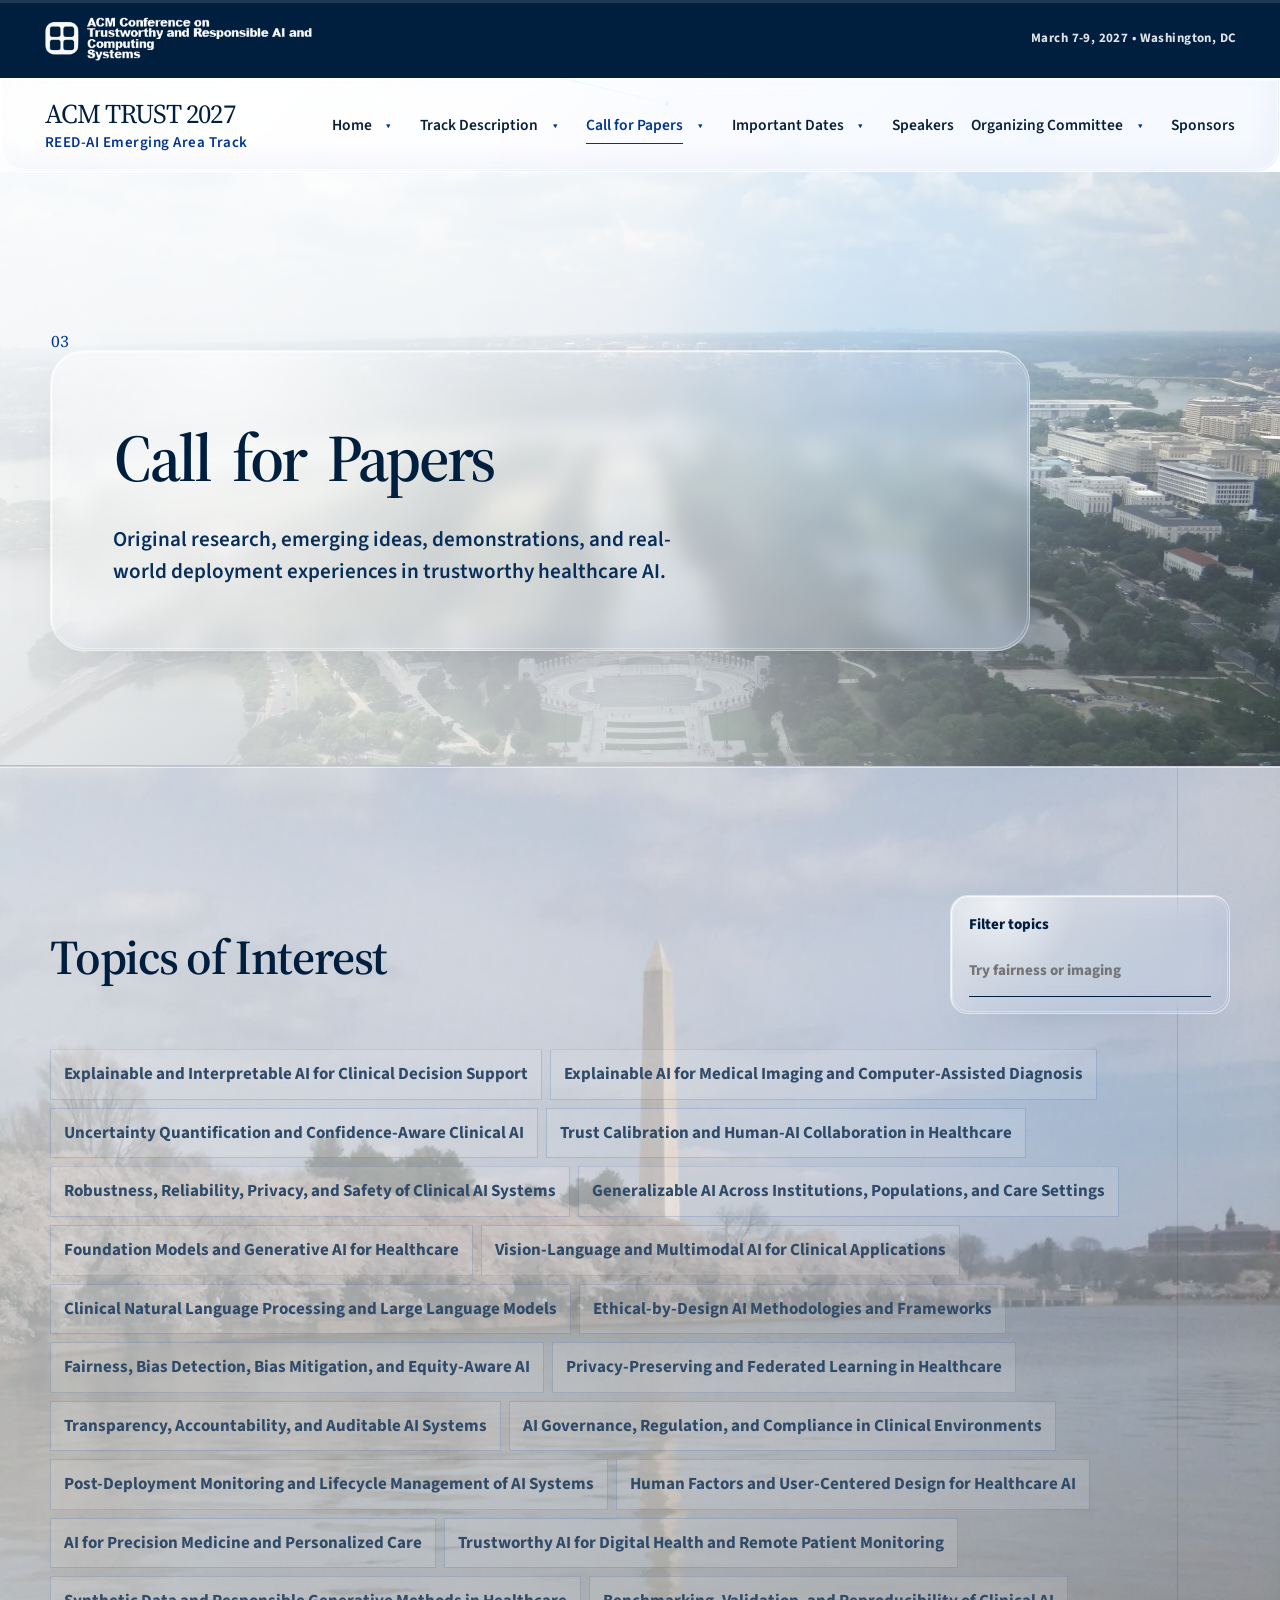
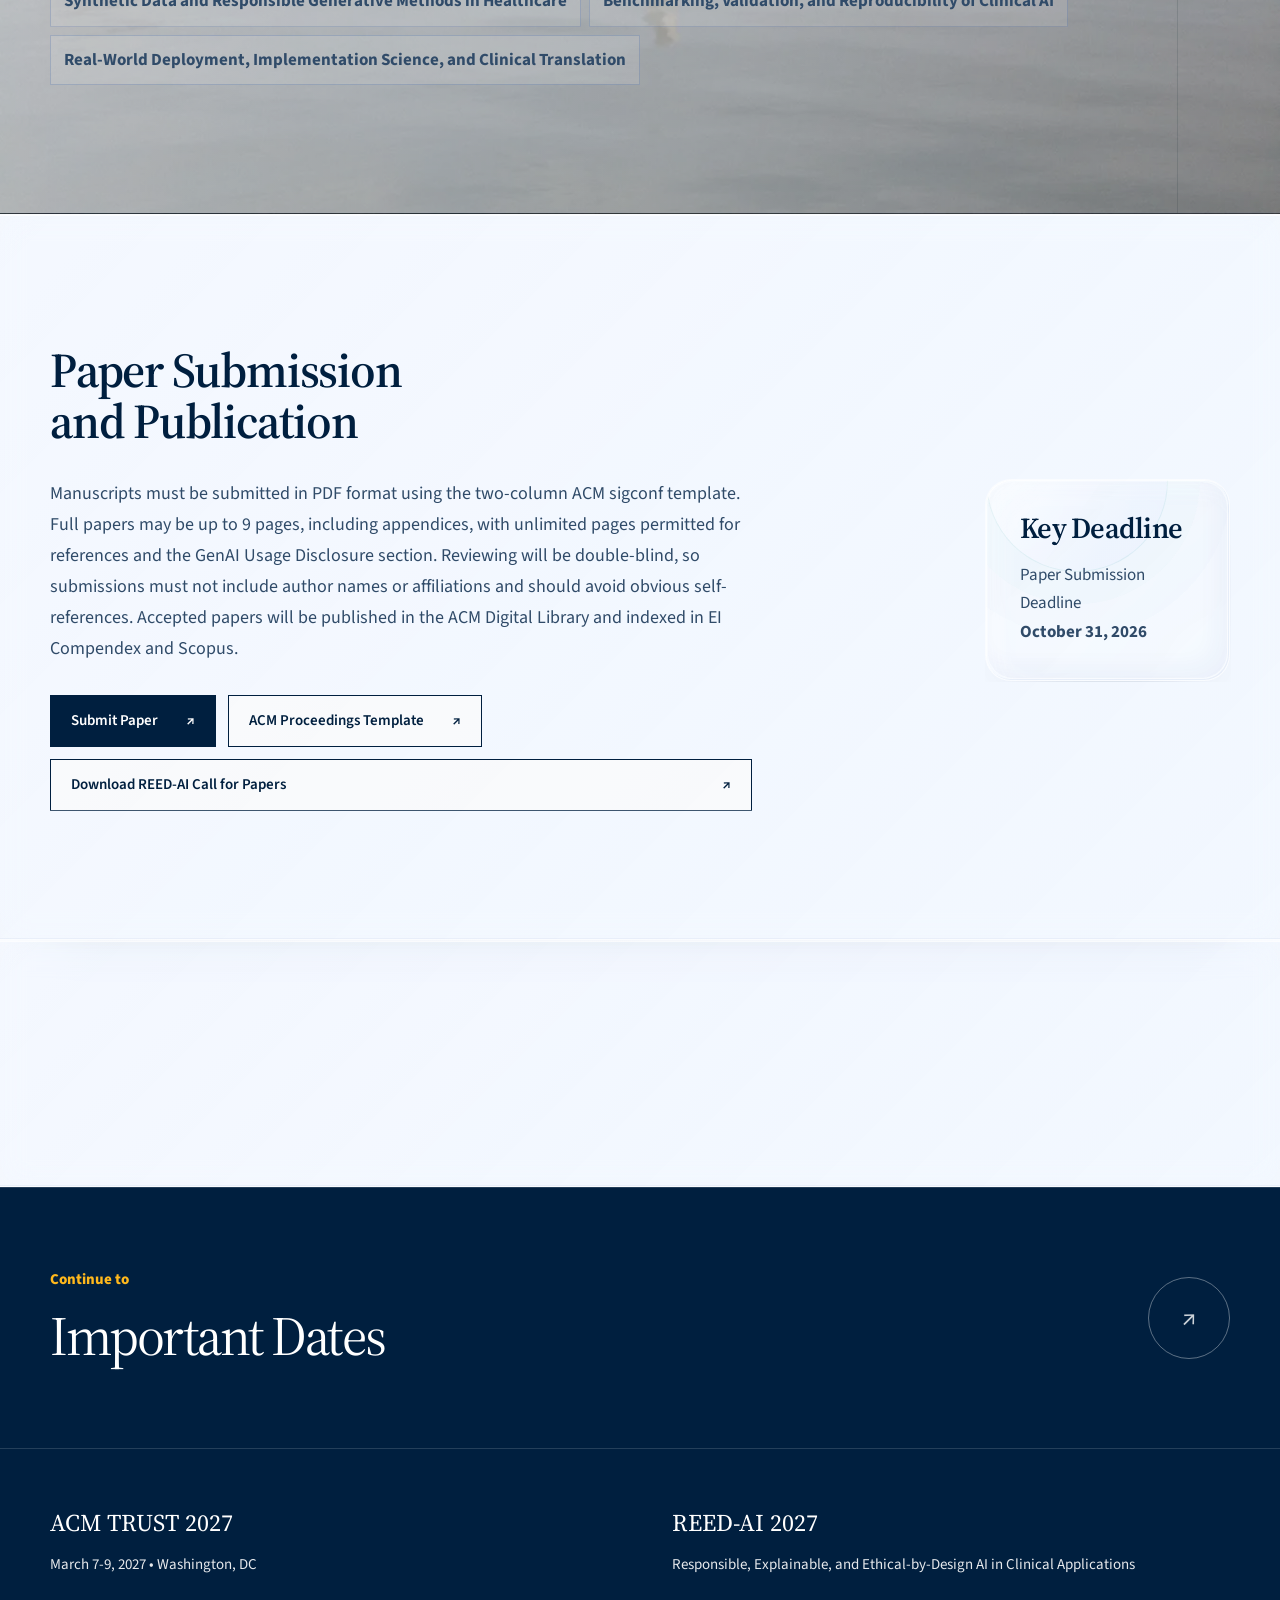
==== commit be72f46e: "Add section dropdowns and refine committee page" ====
--- a/call-for-papers.html
+++ b/call-for-papers.html
@@ -15,9 +15,9 @@
 
     <section class="content-section image-band" id="topics"><div class="content-wrap glass-panel"><div class="topic-tools"><div><h2 class="section-heading single-line-heading">Topics of Interest</h2></div><label class="topic-search"><span>Filter topics</span><input id="topic-filter" type="search" placeholder="Try fairness or imaging"></label></div><div class="topic-list" id="topic-list" aria-live="polite"></div><p class="topic-empty" id="topic-empty" hidden>No topics match that filter.</p></div></section>
 
-    <section class="content-section submission-publication" id="guidelines"><div class="content-wrap glass-panel"><h2 class="section-heading">Paper Submission and Publication</h2><div class="feature-split"><div class="prose"><p>Manuscripts must be submitted in PDF format using the two-column ACM sigconf template. Full papers may be up to 9 pages, including appendices, with unlimited pages permitted for references and the GenAI Usage Disclosure section. Reviewing will be double-blind, so submissions must not include author names or affiliations and should avoid obvious self-references. Accepted papers will be published in the ACM Digital Library and indexed in EI Compendex and Scopus.</p><div class="submission-actions"><a class="button primary" href="https://cmt3.research.microsoft.com/TRUST2027/Submission/Index" target="_blank" rel="noopener">Submit Paper</a><a class="button secondary" href="https://www.acm.org/publications/proceedings-template" target="_blank" rel="noopener">ACM Proceedings Template</a><a class="button secondary poster-download-button" href="assets/documents/reed-ai-call-for-papers-poster.png" target="_blank" rel="noopener" download="REED-AI-ACM-TRUST-2027-Call-for-Papers-Poster.png" data-open-download>Download REED-AI Call for Papers Poster</a></div></div><aside class="side-card"><h3>Key Deadline</h3><p>Paper Submission Deadline</p><p><strong>October 31, 2026</strong></p></aside></div></div></section>
+    <section class="content-section submission-publication" id="guidelines"><div class="content-wrap glass-panel"><h2 class="section-heading">Paper Submission and Publication</h2><div class="feature-split"><div class="prose"><p>Manuscripts must be submitted in PDF format using the two-column ACM sigconf template. Full papers may be up to 9 pages, including appendices, with unlimited pages permitted for references and the GenAI Usage Disclosure section. Reviewing will be double-blind, so submissions must not include author names or affiliations and should avoid obvious self-references. Accepted papers will be published in the ACM Digital Library and indexed in EI Compendex and Scopus.</p><div class="submission-actions"><a class="button primary" href="https://cmt3.research.microsoft.com/TRUST2027/Submission/Index" target="_blank" rel="noopener">Submit Paper</a><a class="button secondary" href="https://www.acm.org/publications/proceedings-template" target="_blank" rel="noopener">ACM Proceedings Template</a><a class="button secondary poster-download-button" href="assets/documents/reed-ai-call-for-papers-poster.png" target="_blank" rel="noopener" download="REED-AI-ACM-TRUST-2027-Call-for-Papers.png" data-open-download>Download REED-AI Call for Papers</a></div></div><aside class="side-card"><h3>Key Deadline</h3><p>Paper Submission Deadline</p><p><strong>October 31, 2026</strong></p></aside></div></div></section>
 
-    <section class="content-section poster-showcase" id="poster"><div class="content-wrap glass-panel"><h2 class="section-heading">Call for Papers Poster</h2><a class="poster-preview" href="assets/documents/reed-ai-call-for-papers-poster.png" target="_blank" rel="noopener" aria-label="Open the full REED-AI Call for Papers poster"><img src="assets/documents/reed-ai-call-for-papers-poster.png" alt="REED-AI 2027 Call for Papers poster"></a></div></section>
+    <section class="content-section poster-showcase" id="poster"><div class="content-wrap glass-panel"><h2 class="section-heading">Call for Papers</h2><a class="poster-preview" href="assets/documents/reed-ai-call-for-papers-poster.png" target="_blank" rel="noopener" aria-label="Open the full REED-AI Call for Papers"><img src="assets/documents/reed-ai-call-for-papers-poster.png" alt="REED-AI 2027 Call for Papers flyer"></a></div></section>
   </main><div id="site-footer"></div><script src="static/vendor/three.r134.min.js"></script><script src="static/vendor/vanta.net.min.js"></script><script src="static/vendor/rt-liquid-glass.js"></script><script src="static/js/index.js"></script>
 </body>
 </html>
--- a/static/css/index.css
+++ b/static/css/index.css
@@ -2808,8 +2808,9 @@
 .page-nav .nav-dropdown {
   position: absolute;
   z-index: 260;
-  top: calc(100% + 10px);
-  right: 0;
+  top: calc(100% - 1px);
+  left: 0;
+  right: auto;
   width: 250px;
   display: grid;
   gap: 0;
@@ -2828,6 +2829,11 @@
   transition: opacity .25s ease, transform .32s var(--ease), visibility .25s;
 }
 
+.nav-item[data-nav-key="committee"] .nav-dropdown {
+  left: auto;
+  right: 0;
+}
+
 .page-nav .nav-dropdown a {
   padding: 11px 13px;
   border-radius: 10px;
@@ -2860,8 +2866,19 @@
 .single-line-heading { white-space: nowrap; }
 
 .page-masthead h1.single-line-title {
+  width: max-content;
+  max-width: 100%;
   font-size: clamp(2.9rem, 5.1vw, 5.1rem);
   line-height: 1.05;
+}
+
+body[data-page="committee"] .page-masthead h1.single-line-title {
+  font-size: clamp(2.65rem, 4.6vw, 4.75rem);
+}
+
+.content-section[id],
+.page-masthead[id] {
+  scroll-margin-top: calc(var(--header-h) + 20px);
 }
 
 .organizing-intro {
@@ -2976,7 +2993,7 @@
   }
   .page-nav .nav-dropdown a { padding: 10px 12px; border-bottom: 0; font-size: 15px; }
   .has-dropdown.is-open > .nav-dropdown {
-    max-height: 180px;
+    max-height: 360px;
     padding: 7px 12px 10px;
     opacity: 1;
     visibility: visible;
@@ -2993,7 +3010,7 @@
   .conference-brand { min-width: 153px; }
   .conference-brand img { height: 48px; }
   .page-nav > ul { grid-template-columns: 1fr; }
-  .page-masthead h1.single-line-title { font-size: clamp(1.8rem, 7.8vw, 3rem); }
+  .page-masthead h1.single-line-title { font-size: clamp(1.65rem, 7.2vw, 2.7rem); }
   .single-line-heading { white-space: normal; }
   .focus-item { grid-template-columns: 34px minmax(0, 1fr); padding-block: 20px; }
   .focus-description { grid-column: 2; }
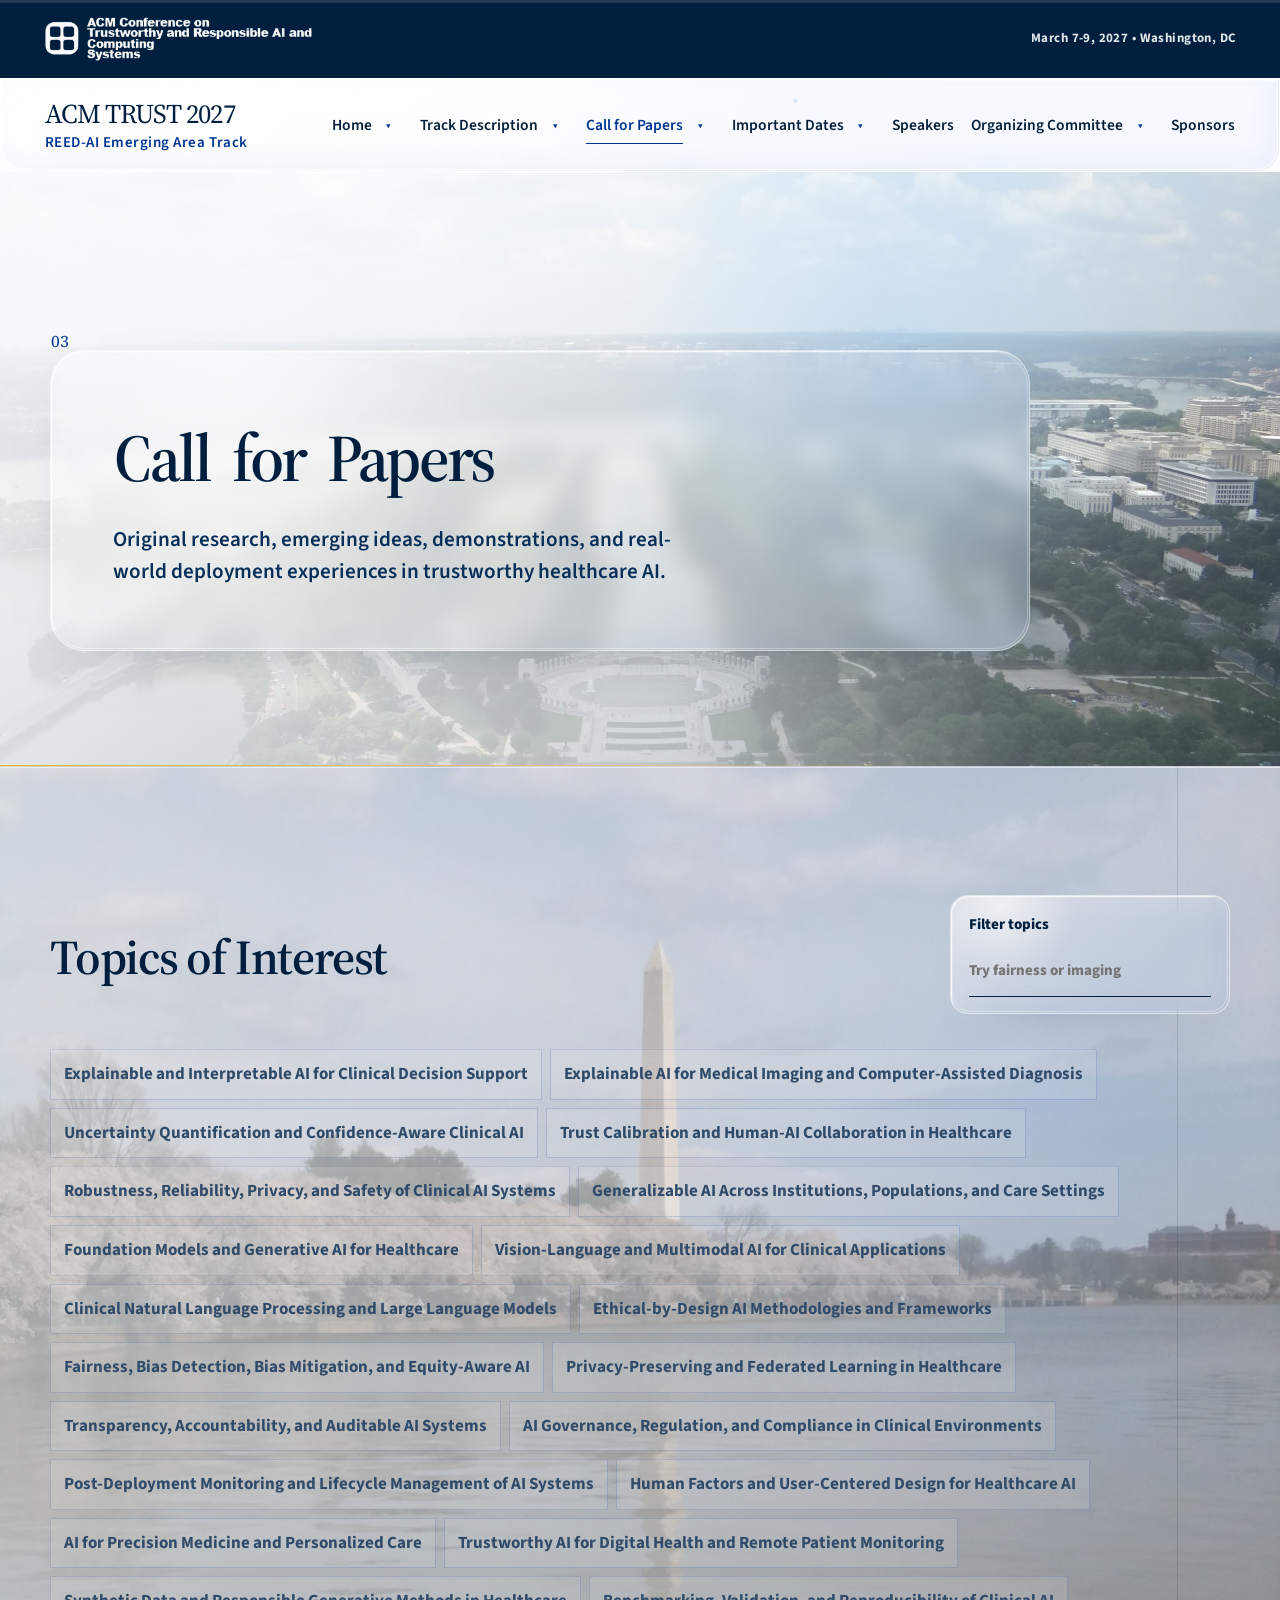
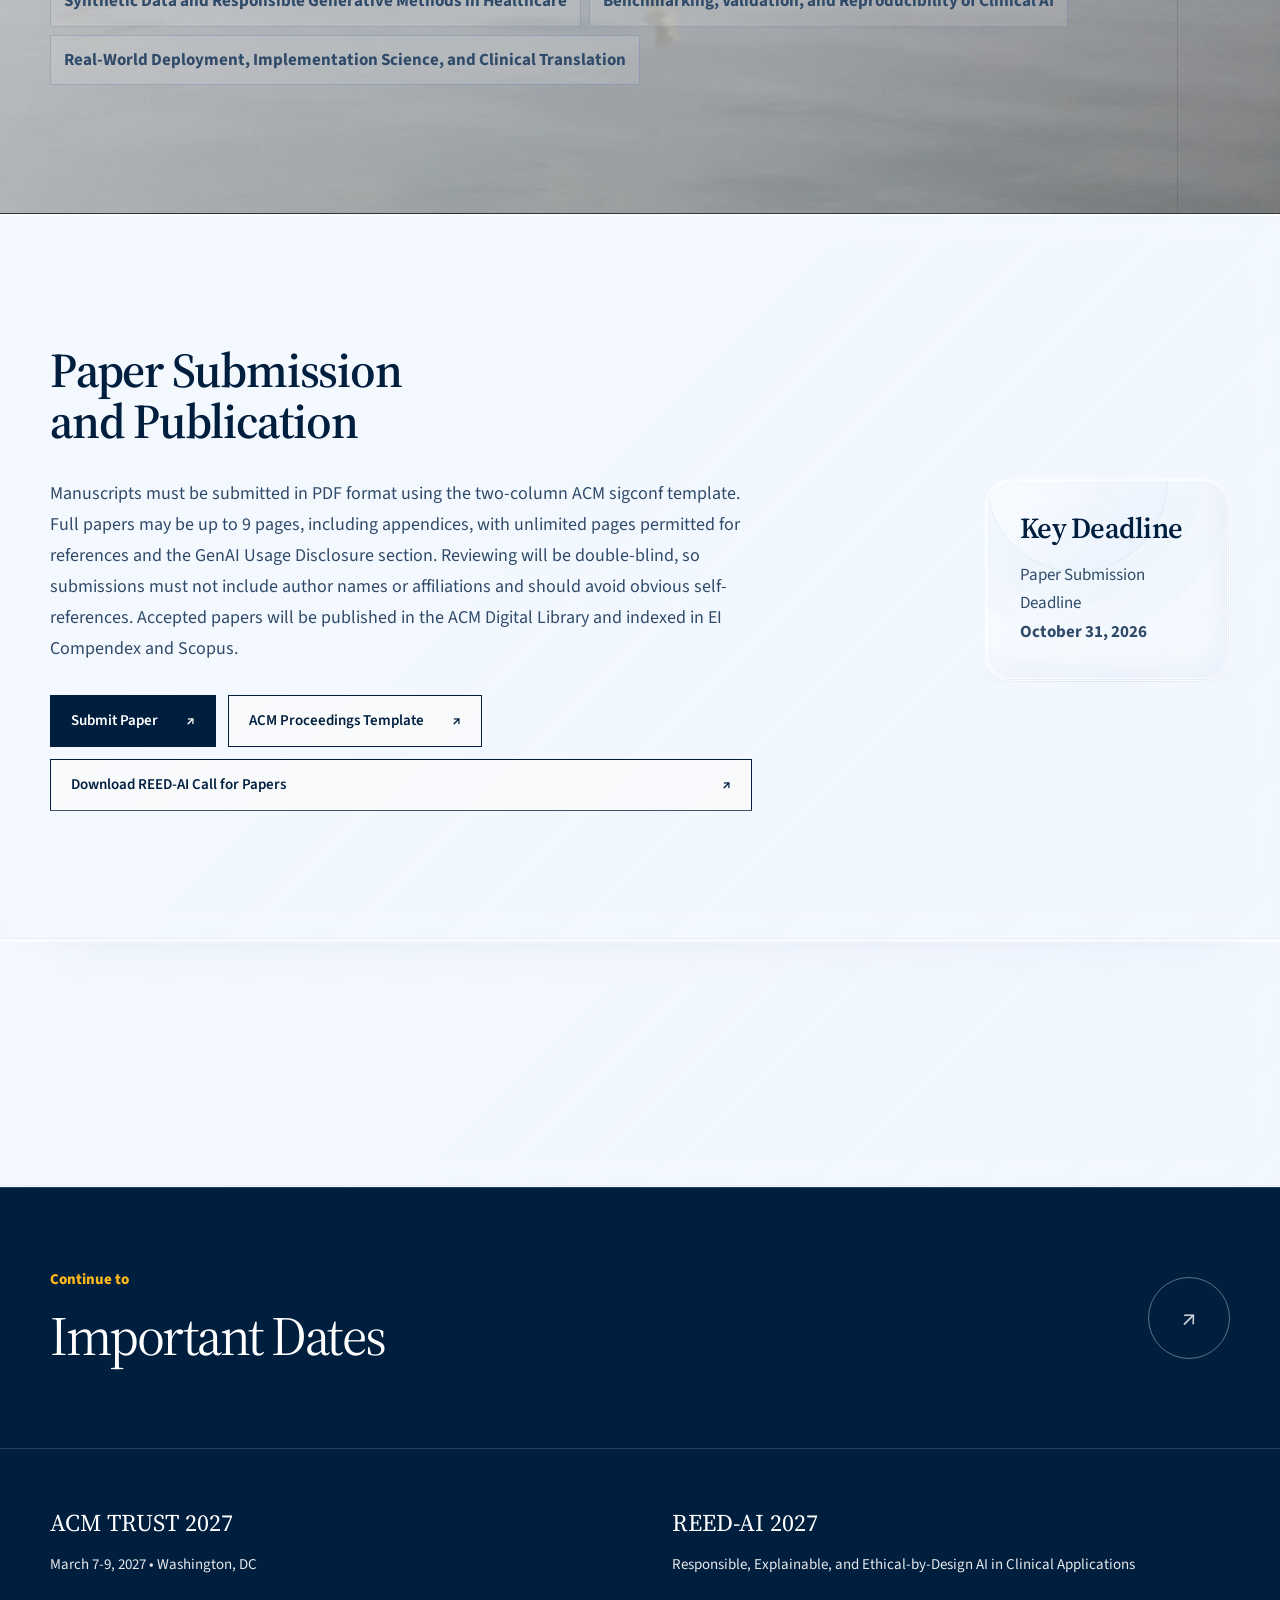
==== commit 58e16bb4: "Replace call for papers poster" ====
--- a/call-for-papers.html
+++ b/call-for-papers.html
@@ -15,9 +15,9 @@
 
     <section class="content-section image-band" id="topics"><div class="content-wrap glass-panel"><div class="topic-tools"><div><h2 class="section-heading single-line-heading">Topics of Interest</h2></div><label class="topic-search"><span>Filter topics</span><input id="topic-filter" type="search" placeholder="Try fairness or imaging"></label></div><div class="topic-list" id="topic-list" aria-live="polite"></div><p class="topic-empty" id="topic-empty" hidden>No topics match that filter.</p></div></section>
 
-    <section class="content-section submission-publication" id="guidelines"><div class="content-wrap glass-panel"><h2 class="section-heading">Paper Submission and Publication</h2><div class="feature-split"><div class="prose"><p>Manuscripts must be submitted in PDF format using the two-column ACM sigconf template. Full papers may be up to 9 pages, including appendices, with unlimited pages permitted for references and the GenAI Usage Disclosure section. Reviewing will be double-blind, so submissions must not include author names or affiliations and should avoid obvious self-references. Accepted papers will be published in the ACM Digital Library and indexed in EI Compendex and Scopus.</p><div class="submission-actions"><a class="button primary" href="https://cmt3.research.microsoft.com/TRUST2027/Submission/Index" target="_blank" rel="noopener">Submit Paper</a><a class="button secondary" href="https://www.acm.org/publications/proceedings-template" target="_blank" rel="noopener">ACM Proceedings Template</a><a class="button secondary poster-download-button" href="assets/documents/reed-ai-call-for-papers-poster.png" target="_blank" rel="noopener" download="REED-AI-ACM-TRUST-2027-Call-for-Papers.png" data-open-download>Download REED-AI Call for Papers</a></div></div><aside class="side-card"><h3>Key Deadline</h3><p>Paper Submission Deadline</p><p><strong>October 31, 2026</strong></p></aside></div></div></section>
+    <section class="content-section submission-publication" id="guidelines"><div class="content-wrap glass-panel"><h2 class="section-heading">Paper Submission and Publication</h2><div class="feature-split"><div class="prose"><p>Manuscripts must be submitted in PDF format using the two-column ACM sigconf template. Full papers may be up to 9 pages, including appendices, with unlimited pages permitted for references and the GenAI Usage Disclosure section. Reviewing will be double-blind, so submissions must not include author names or affiliations and should avoid obvious self-references. Accepted papers will be published in the ACM Digital Library and indexed in EI Compendex and Scopus.</p><div class="submission-actions"><a class="button primary" href="https://cmt3.research.microsoft.com/TRUST2027/Submission/Index" target="_blank" rel="noopener">Submit Paper</a><a class="button secondary" href="https://www.acm.org/publications/proceedings-template" target="_blank" rel="noopener">ACM Proceedings Template</a><a class="button secondary poster-download-button" href="assets/documents/reed-ai-call-for-papers.pdf" target="_blank" rel="noopener" download="REED-AI-ACM-TRUST-2027-Call-for-Papers.pdf" data-open-download>Download REED-AI Call for Papers</a></div></div><aside class="side-card"><h3>Key Deadline</h3><p>Paper Submission Deadline</p><p><strong>October 31, 2026</strong></p></aside></div></div></section>
 
-    <section class="content-section poster-showcase" id="poster"><div class="content-wrap glass-panel"><h2 class="section-heading">Call for Papers</h2><a class="poster-preview" href="assets/documents/reed-ai-call-for-papers-poster.png" target="_blank" rel="noopener" aria-label="Open the full REED-AI Call for Papers"><img src="assets/documents/reed-ai-call-for-papers-poster.png" alt="REED-AI 2027 Call for Papers flyer"></a></div></section>
+    <section class="content-section poster-showcase" id="poster"><div class="content-wrap glass-panel"><h2 class="section-heading">Call for Papers</h2><a class="poster-preview" href="assets/documents/reed-ai-call-for-papers.pdf" target="_blank" rel="noopener" aria-label="Open the full REED-AI Call for Papers"><img src="assets/documents/reed-ai-call-for-papers-poster.png" alt="REED-AI 2027 Call for Papers flyer"></a></div></section>
   </main><div id="site-footer"></div><script src="static/vendor/three.r134.min.js"></script><script src="static/vendor/vanta.net.min.js"></script><script src="static/vendor/rt-liquid-glass.js"></script><script src="static/js/index.js"></script>
 </body>
 </html>
